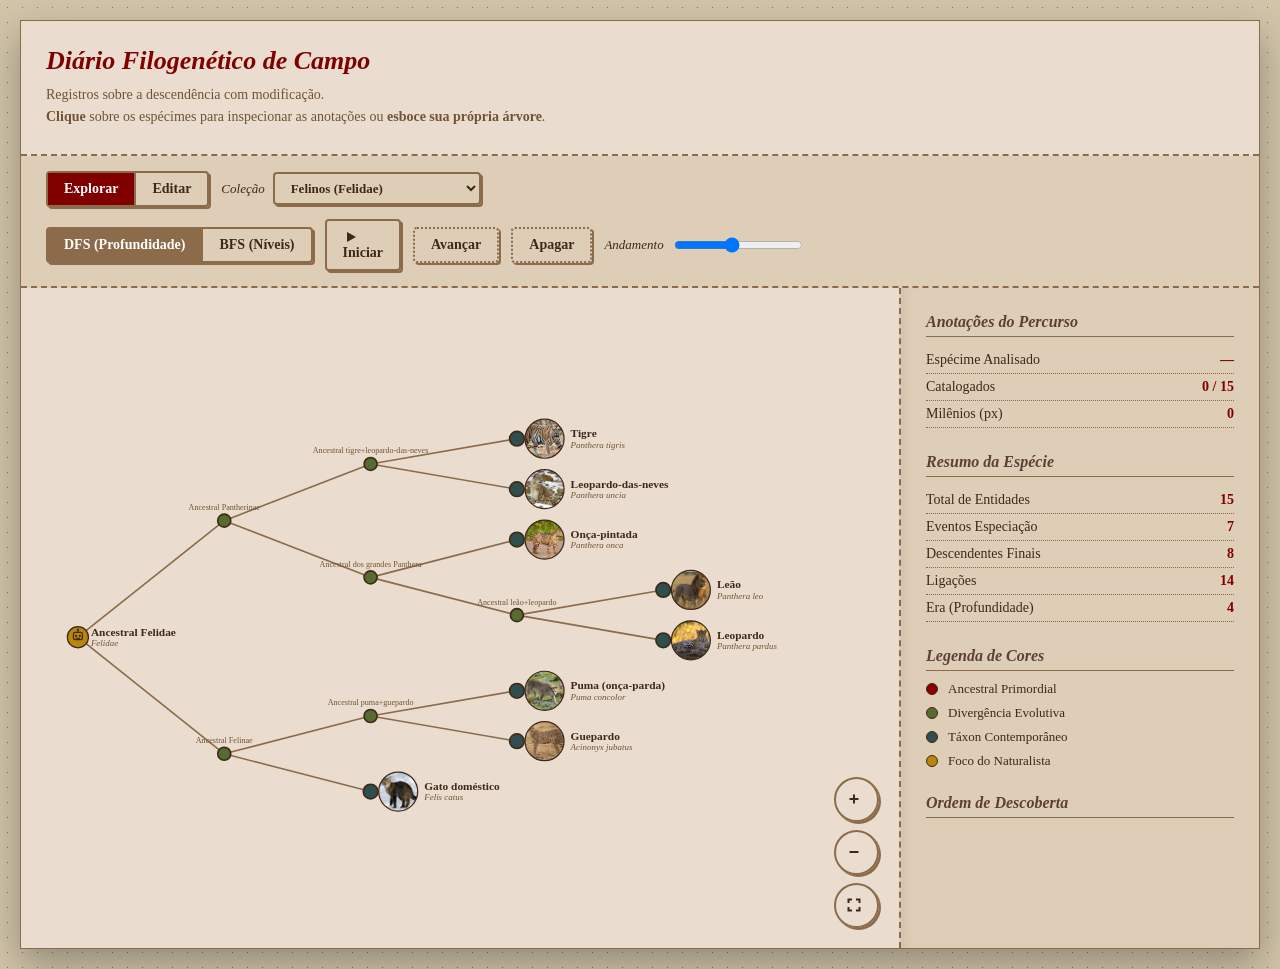
==== index.html @ 53144d6f "first commit" ====
<!DOCTYPE html>
<html lang="pt-BR">
<head>
<meta charset="UTF-8">
<meta name="viewport" content="width=device-width, initial-scale=1.0">
<title>Robô Explorador</title>
<style>
  :root{
    --bg:#d1c4a9; --panel:#eaddcf; --panel2:#dfceb7; --ink:#3e2819;
    --muted:#705335; --line:#8b6b4a; --accent:#5c4033; --accent2:#800000;
    --root:#8b0000; --internal:#556b2f; --leaf:#2f4f4f; --robot:#b8860b;
    --visited:#800000;
  }
  *{box-sizing:border-box}
  
  body{margin:0;font-family:"Georgia", "Times New Roman", serif;background:var(--bg);color:var(--ink);
    background-image: radial-gradient(#8b6b4a 0.5px, transparent 0.5px); background-size: 15px 15px;
    padding: 20px;}
    
  header{padding:25px;border-bottom:2px dashed var(--line);background:transparent;}
  header h1{margin:0;font-size:26px;font-style:italic;color:var(--accent2)}
  header p{margin:8px 0 0;color:var(--muted);font-size:14px;line-height:1.6}
  
  /* O container principal imita uma página de livro centralizada */
  body > div:not(#tip) { /* aplica na div mãe de .wrap e .controls se fossem soltas, mas aqui usaremos uma div de contorno mentalmente */ }
  .book-container { max-width: 1300px; margin: 0 auto; background: var(--panel); box-shadow: 0 15px 35px rgba(0,0,0,0.3); border: 1px solid var(--line); }

  .wrap{display:flex;gap:0;height:calc(100vh - 240px);flex-wrap:wrap}
  
  .stage{flex:1 1 640px;min-width:340px;position:relative;background:transparent;}
  
  .side{flex:0 0 360px;background:var(--panel2);border-left:2px dashed var(--line);
    padding:25px;overflow:auto;max-height:calc(100vh - 240px); box-shadow:inset 10px 0 15px -10px rgba(0,0,0,0.1)}
    
  svg{width:100%;height:100%;display:block;}
  
  .controls{display:flex;flex-wrap:wrap;gap:12px;align-items:center;
    padding:15px 25px;background:var(--panel2);border-bottom:2px dashed var(--line)}
    
  button{background:transparent;color:var(--ink);border:2px solid var(--line);padding:8px 16px;
    border-radius:4px;font-weight:bold;cursor:pointer;font-size:14px;font-family:"Georgia",serif;
    transition:all 0.2s; box-shadow: 2px 2px 0 var(--line);}
  button:hover{background:var(--line);color:#fff; transform:translate(-1px,-1px); box-shadow: 3px 3px 0 var(--accent);}
  button:active{transform:translate(2px,2px); box-shadow:0 0 0 var(--line);}
  button:disabled{opacity:.4;cursor:not-allowed;box-shadow:none;}
  button.ghost{border-style:dotted;}
  button.danger{border-color:var(--accent2);color:var(--accent2);}
  button.danger:hover{background:var(--accent2);color:#fff;}
  
  .ic{width:16px;height:16px;vertical-align:-2px;margin-right:6px;fill:none;stroke:currentColor;stroke-width:2;}
  .ic-lg{width:22px;height:22px;vertical-align:-4px;margin-right:8px}
  .ic-fill{fill:currentColor;stroke:none}
  
  .seg{display:flex;border:2px solid var(--line);border-radius:4px; box-shadow: 2px 2px 0 var(--line);}
  .seg button{border:none;border-right:2px solid var(--line);box-shadow:none;border-radius:0;}
  .seg button:last-child{border:none;}
  .seg button.active{background:var(--line);color:#fff;}
  #modeSeg button.active{background:var(--accent2);color:#fff;}
  
  label.lbl{font-size:13px;color:var(--ink);display:flex;align-items:center;gap:8px;font-style:italic;}

  select {
    background: transparent; color: var(--ink); border: 2px solid var(--line);
    padding: 6px 12px; border-radius: 4px; font-weight: bold; cursor: pointer;
    font-size: 13px; font-family: "Georgia", serif; transition: all 0.2s;
    box-shadow: 2px 2px 0 var(--line); outline: none;
  }
  select:hover { border-color: var(--accent); }
  select:focus { border-color: var(--accent2); box-shadow: 2px 2px 0 var(--accent2); }
  select option { background: var(--panel); color: var(--ink); font-weight: normal; }
  
  h2{font-size:16px;font-style:italic;color:var(--accent); border-bottom:1px solid var(--line);padding-bottom:5px; margin:25px 0 10px;}
  h2:first-child{margin-top:0}
  
  .stat{display:flex;justify-content:space-between;font-size:14px;padding:5px 0; border-bottom:1px dotted var(--line)}
  .stat b{color:var(--accent2);}
  
  .legend{display:flex;flex-direction:column;gap:8px;font-size:13px}
  .legend div{display:flex;align-items:center;gap:10px}
  .dot{width:12px;height:12px;border-radius:50%;flex:0 0 auto; border:1px solid var(--ink);}
  
  ol.order{margin:0;padding-left:25px;font-size:14px; font-family:"Courier New", monospace;}
  ol.order li{padding:4px 0;color:var(--muted)}
  ol.order li.cur{color:var(--accent2);font-weight:bold;}
  ol.order li b{color:var(--ink);font-family:"Georgia", serif;}
  
  .badge{font-size:10px;padding:2px 8px;border-radius:2px;margin-left:6px;border:1px solid currentColor;}
  .b-root{color:var(--root); background:transparent;}
  .b-int{color:var(--internal); background:transparent;}
  .b-leaf{color:var(--leaf); background:transparent;}
  
  .node-label{font-size:14px;fill:var(--ink); font-weight:bold;}
  .node-sci{font-size:11px;font-style:italic;fill:var(--muted)}
  .int-label{font-size:10px;fill:var(--muted)}
  .edge{stroke:var(--line);stroke-width:2;fill:none; stroke-linecap:round;}
  .edge.walked{stroke:var(--visited);stroke-width:4;}
  
  .field{margin-bottom:15px}
  .field label{display:block;font-size:13px;color:var(--ink);margin-bottom:5px;font-style:italic;}
  .field input[type=text],.field textarea{width:100%;padding:10px;background:rgba(255,255,255,0.3);
    border:1px solid var(--line);color:var(--ink);font-size:14px;font-family:inherit;}
  .field input[type=text]:focus,.field textarea:focus{outline:none;border-color:var(--accent2); background:#fff;}
  
  .editbtns{display:flex;gap:8px;flex-wrap:wrap;margin-top:10px}
  .hint{font-size:13px;color:var(--ink);font-style:italic;line-height:1.6; border:1px solid var(--line);padding:15px;margin-bottom:15px; background:rgba(255,255,255,0.2);}
  #editPreview{display:none;width:100%;max-height:160px;object-fit:cover;border:3px solid #fff; box-shadow:2px 2px 10px rgba(0,0,0,0.2); margin-top:10px;}
  
  #infoCard{display:none;position:absolute;top:20px;left:20px;width:320px;z-index:20;
    background:var(--panel);border:2px solid var(--line);box-shadow:5px 5px 15px rgba(0,0,0,0.3);padding:20px;
    max-height:calc(100vh - 300px);overflow:auto;}
  #infoClose{position:absolute;top:8px;right:8px;width:28px;height:28px;line-height:1;
    padding:0;font-size:20px;border:1px solid var(--line);background:var(--panel2);color:var(--ink);
    border-radius:50%;cursor:pointer;box-shadow:none;display:flex;align-items:center;justify-content:center;}
  #infoClose:hover{background:var(--accent2);color:#fff;transform:none;}
  #infoAno{display:none;font-size:12px;color:var(--muted);font-style:italic;margin-top:10px;}
  #infoTax{display:none;margin-top:12px;font-size:12.5px;line-height:1.6;}
  #infoTax .tax-title{font-weight:bold;font-variant:small-caps;letter-spacing:.5px;color:var(--accent2);
    border-top:1px solid var(--line);padding-top:8px;margin-bottom:5px;}
  #infoTax .tax-rank{color:var(--muted);}
  #infoTax .tax-val{color:var(--ink);font-weight:bold;}
  #infoTax .tax-val.sci{font-style:italic;}
  
  #zoomCtrls{position:absolute;bottom:20px;right:20px;display:flex;flex-direction:column;gap:8px;z-index:20}
  #zoomCtrls button{width:45px;height:45px;padding:0;display:flex;align-items:center;justify-content:center; border-radius:50%;}
  
  #infoImg{display:none;width:100%;max-height:180px;object-fit:cover;border:4px solid #fff; box-shadow:2px 2px 10px rgba(0,0,0,0.2); margin-bottom:15px;}
  #infoName{font-size:20px;font-weight:bold;color:var(--accent2); font-style:italic;}
  #infoSci{font-size:13px;color:var(--muted);margin:4px 0 12px; font-family:"Courier New", monospace;}
  #infoDesc{font-size:14px;line-height:1.6;color:var(--ink)}
  
  #tip{position:fixed;z-index:50;max-width:300px;background:#fff;color:var(--ink);
    border:1px solid var(--line);padding:10px;font-size:13px;font-style:italic; box-shadow:3px 3px 10px rgba(0,0,0,0.1);
    opacity:0;transition:opacity .15s;pointer-events:none}
  #tip.show{opacity:1}
</style>
</head>
<body>
<div id="tip"></div>

<div class="book-container">
  <header>
    <h1>Diário Filogenético de Campo</h1>
    <p>Registros sobre a descendência com modificação.<br> <b>Clique</b> sobre os espécimes para inspecionar as anotações ou <b>esboce sua própria árvore</b>.</p>
  </header>

  <div class="controls">
    <div class="seg" id="modeSeg">
      <button data-mode="explore" class="active">Explorar</button>
      <button data-mode="edit">Editar</button>
    </div>

    <label class="lbl">Coleção
      <select id="collectionSel">
        <option value="__felidae">Felinos (Felidae)</option>
        <option value="exemplos/1_primatas_evolucao_humana.json">Primatas (evolução humana)</option>
        <option value="exemplos/2_vertebrados_classes.json">Vertebrados (classes)</option>
        <option value="exemplos/3_canideos.json">Canídeos</option>
        <option value="exemplos/4_dinossauros_e_aves.json">Dinossauros e aves</option>
        <option value="exemplos/5_arvore_da_vida_3_dominios.json">Árvore da vida (3 domínios)</option>
        <option value="exemplos/6_Cetartiodáctilos.json">Cetartiodáctilos</option>
        <option value="exemplos/7_arvore_da_vida_gigante.json">Árvore da vida (gigante)</option>
        <option value="exemplos/borboletas.json">Borboletas</option>
      </select>
    </label>

    <span id="exploreControls" style="display:flex;gap:12px;align-items:center;flex-wrap:wrap">
      <div class="seg" id="algoSeg">
        <button data-algo="dfs" class="active" data-tip="Busca em Profundidade. Seguindo a linhagem contínua.">DFS (Profundidade)</button>
        <button data-algo="bfs" data-tip="Busca em Largura. Analisando todos os contemporâneos.">BFS (Níveis)</button>
      </div>
      <button id="playBtn">Iniciar</button>
      <button id="stepBtn" class="ghost">Avançar</button>
      <button id="resetBtn" class="ghost">Apagar</button>
      <label class="lbl">Andamento
        <input type="range" id="speed" min="1" max="10" value="5">
      </label>
    </span>

    <span id="editControls" style="display:none;gap:12px;align-items:center;flex-wrap:wrap">
      <button id="newBtn" class="ghost">Nova Árvore</button>
      <button id="exampleBtn" class="ghost">Carregar Felidae</button>
      <button id="importBtn" class="ghost">Importar</button>
      <button id="exportBtn">Exportar</button>
      <input type="file" id="importFile" accept="application/json,.json" hidden>
    </span>
  </div>

  <div class="wrap">
    <div class="stage">
      <svg id="svg" viewBox="0 0 960 600" preserveAspectRatio="xMidYMid meet"></svg>
      <div id="infoCard">
        <button id="infoClose" title="Fechar">&times;</button>
        <img id="infoImg" alt="">
        <div id="infoName"></div>
        <span id="infoBadge" class="badge"></span>
        <div id="infoSci"></div>
        <div id="infoDesc"></div>
        <div id="infoAno"></div>
        <div id="infoTax"></div>
      </div>
      <div id="zoomCtrls">
        <button id="zoomIn" title="Aproximar"><svg class="ic" viewBox="0 0 16 16"><line x1="8" y1="3.5" x2="8" y2="12.5"/><line x1="3.5" y1="8" x2="12.5" y2="8"/></svg></button>
        <button id="zoomOut" title="Afastar"><svg class="ic" viewBox="0 0 16 16"><line x1="3.5" y1="8" x2="12.5" y2="8"/></svg></button>
        <button id="zoomReset" title="Redefinir zoom"><svg class="ic" viewBox="0 0 16 16"><path d="M2.5 6V2.5H6"/><path d="M13.5 6V2.5H10"/><path d="M2.5 10v3.5H6"/><path d="M13.5 10v3.5H10"/></svg></button>
      </div>
    </div>
    <div class="side">
      <div id="explorePanel">
        <h2>Anotações do Percurso</h2>
        <div id="photoBox" style="display:none;text-align:center;margin-bottom:15px">
          <img id="curPhoto" alt="" style="width:100%;max-height:160px;object-fit:cover;border:4px solid #fff; box-shadow:2px 2px 10px rgba(0,0,0,0.2);">
          <div id="curPhotoCap" style="font-size:12px;font-family:'Courier New',monospace;color:var(--muted);margin-top:8px"></div>
        </div>
        <div class="stat"><span>Espécime Analisado</span><b id="curNode">—</b></div>
        <div class="stat"><span>Catalogados</span><b id="visCount">0 / 0</b></div>
        <div class="stat"><span>Milênios (px)</span><b id="dist">0</b></div>

        <h2>Resumo da Espécie</h2>
        <div class="stat"><span>Total de Entidades</span><b id="tNodes">—</b></div>
        <div class="stat"><span>Eventos Especiação</span><b id="tInt">—</b></div>
        <div class="stat"><span>Descendentes Finais</span><b id="tLeaf">—</b></div>
        <div class="stat"><span>Ligações</span><b id="tEdges">—</b></div>
        <div class="stat"><span>Era (Profundidade)</span><b id="tDepth">—</b></div>

        <h2>Legenda de Cores</h2>
        <div class="legend">
          <div><span class="dot" style="background:var(--root)"></span> Ancestral Primordial</div>
          <div><span class="dot" style="background:var(--internal)"></span> Divergência Evolutiva</div>
          <div><span class="dot" style="background:var(--leaf)"></span> Táxon Contemporâneo</div>
          <div><span class="dot" style="background:var(--robot)"></span> Foco do Naturalista</div>
        </div>

        <h2>Ordem de Descoberta</h2>
        <ol class="order" id="orderList"></ol>
      </div>

      <div id="editPanel" style="display:none">
        <div class="hint">Use sua pena para desenhar uma nova árvore genealógica. Uma espécie geradora possui descendentes; uma terminal carece deles.</div>
        <h2>Ponto Selecionado</h2>
        <div id="noSel" class="hint" style="margin-top:0">Aguardando a seleção de um ramo na folha ao lado.</div>
        <div id="editFields" style="display:none">
          <div class="field">
            <label>Nomenclatura Comum</label>
            <input type="text" id="fName" placeholder="Ex: Felino Ancestral">
          </div>
          <div class="field">
            <label>Nomenclatura Científica</label>
            <input type="text" id="fSci" placeholder="Binomial">
          </div>
          <div class="field">
            <label>Ano / Autoria (ex.: 1758 (Linnaeus))</label>
            <input type="text" id="fAno" placeholder="Ano da descrição">
          </div>
          <div class="field">
            <label>Classificação (um por linha — Rank: valor)</label>
            <textarea id="fTax" rows="7" placeholder="Reino: Animalia&#10;Filo: Chordata&#10;Classe: Mammalia&#10;Ordem: Primates&#10;Família: Hominidae&#10;Gênero: Homo&#10;Espécie: Homo sapiens"></textarea>
          </div>
          <div class="field">
            <label>Relato Biológico</label>
            <textarea id="fDesc" rows="5"></textarea>
          </div>
          <div class="field">
            <label>Ilustração (URL)</label>
            <input type="text" id="fImg">
          </div>
          <div class="field">
            <label>Esboço Local</label>
            <input type="file" id="fFile" accept="image/*">
            <img id="editPreview" alt="">
          </div>
          <div class="editbtns">
            <button id="addChild">Descer Ramo</button>
            <button id="addSibling" class="ghost">Novo Ramo</button>
            <button id="delNode" class="danger">Erradicar</button>
          </div>
        </div>
      </div>
    </div>
  </div>
</div>

<script>
// taxonomia dos felinos (Reino..Família são iguais; variam Gênero e Espécie)
const felTax=(genero,especie)=>({Reino:"Animalia",Filo:"Chordata",Classe:"Mammalia",
  Ordem:"Carnivora","Família":"Felidae","Gênero":genero,"Espécie":especie});

const EXAMPLE = {
  name:"Ancestral Felidae", sci:"Felidae", desc:"Ancestral comum de todos os felinos, que viveu há cerca de 11 milhões de anos. Deu origem a duas grandes linhagens: os grandes felinos (Pantherinae) e os felinos menores (Felinae).", children:[
    { name:"Ancestral Pantherinae", sci:"Pantherinae", desc:"Ancestral da subfamília dos grandes felinos, que inclui o gênero Panthera (leão, tigre, onça, leopardo) e o leopardo-das-neves.", children:[
        { name:"Ancestral tigre+leopardo-das-neves", desc:"Ponto de especiação que separou a linhagem do tigre e do leopardo-das-neves das demais.", children:[
            { name:"Tigre", sci:"Panthera tigris", ano:"1758 (Linnaeus)", tax:felTax("Panthera","Panthera tigris"), desc:"O maior felino vivo. Vive na Ásia e é facilmente reconhecido pelas listras. Está criticamente ameaçado.", img:"imagens/tigre.jpg" },
            { name:"Leopardo-das-neves", sci:"Panthera uncia", ano:"1775 (Schreber)", tax:felTax("Panthera","Panthera uncia"), desc:"Felino das montanhas da Ásia Central, com pelagem espessa e cauda longa para equilíbrio na neve.", img:"imagens/leopardo_neves.jpg" }
        ]},
        { name:"Ancestral dos grandes Panthera", desc:"Ancestral que originou onça-pintada, leão e leopardo.", children:[
            { name:"Onça-pintada", sci:"Panthera onca", ano:"1758 (Linnaeus)", tax:felTax("Panthera","Panthera onca"), desc:"O maior felino das Américas. Tem a mordida mais forte entre os felinos em relação ao tamanho.", img:"imagens/onca.jpg" },
            { name:"Ancestral leão+leopardo", desc:"Ponto de especiação que separou o leão do leopardo — espécies-irmãs geneticamente muito próximas.", children:[
                { name:"Leão", sci:"Panthera leo", ano:"1758 (Linnaeus)", tax:felTax("Panthera","Panthera leo"), desc:"Único felino social, vivendo em alcateias. Habita savanas africanas e uma pequena região da Índia.", img:"imagens/leao.jpg" },
                { name:"Leopardo", sci:"Panthera pardus", ano:"1758 (Linnaeus)", tax:felTax("Panthera","Panthera pardus"), desc:"Felino de ampla distribuição (África e Ásia), ótimo escalador que costuma levar presas para as árvores.", img:"imagens/leopardo.jpg" }
            ]}
        ]}
    ]},
    { name:"Ancestral Felinae", sci:"Felinae", desc:"Ancestral da subfamília dos felinos de pequeno e médio porte, incluindo o puma, o guepardo e o gato doméstico.", children:[
        { name:"Ancestral puma+guepardo", desc:"Ancestral da linhagem do puma, que também deu origem ao guepardo.", children:[
            { name:"Puma (onça-parda)", sci:"Puma concolor", ano:"1771 (Linnaeus)", tax:felTax("Puma","Puma concolor"), desc:"Grande felino das Américas, mas geneticamente mais próximo dos felinos pequenos. Tem enorme distribuição, do Canadá à Patagônia.", img:"imagens/puma.jpg" },
            { name:"Guepardo", sci:"Acinonyx jubatus", ano:"1775 (Schreber)", tax:felTax("Acinonyx","Acinonyx jubatus"), desc:"O animal terrestre mais rápido, atingindo mais de 100 km/h. Corpo esguio adaptado à corrida.", img:"imagens/guepardo.jpg" }
        ]},
        { name:"Gato doméstico", sci:"Felis catus", ano:"1758 (Linnaeus)", tax:felTax("Felis","Felis catus"), desc:"Descende do gato-selvagem-africano, domesticado há cerca de 10 mil anos. Hoje é um dos animais de estimação mais comuns do mundo.", img:"imagens/gato.jpg" }
    ]}
  ]
};

function serialize(n){
  const o={ name:n.name||"" };
  if(n.sci) o.sci=n.sci;
  if(n.ano) o.ano=n.ano;
  if(n.tax && Object.keys(n.tax).length) o.tax={...n.tax};
  if(n.desc) o.desc=n.desc;
  if(n.img) o.img=n.img;
  if(n.children && n.children.length) o.children=n.children.map(serialize);
  return o;
}
const clone = n => serialize(n);

// converte texto "Rank: valor" (uma linha cada) <-> objeto de classificação
function parseTax(text){
  const o={};
  (text||'').split('\n').forEach(line=>{
    const i=line.indexOf(':');
    if(i>0){ const k=line.slice(0,i).trim(), v=line.slice(i+1).trim(); if(k&&v) o[k]=v; }
  });
  return Object.keys(o).length?o:undefined;
}
function taxToText(tax){ return tax?Object.entries(tax).map(([k,v])=>k+': '+v).join('\n'):''; }

const NS='http://www.w3.org/2000/svg';
const LEFT=70, LEVEL=180, TOP=55, LEAFGAP=62;
const svg=document.getElementById('svg');
function el(t,a){ const e=document.createElementNS(NS,t); for(const k in a) e.setAttribute(k,a[k]); return e; }
function $(id){ return document.getElementById(id); }

const IC={
  play :'<svg class="ic ic-fill" viewBox="0 0 16 16"><path d="M4 3l9 5-9 5z"/></svg>',
  pause:'<svg class="ic ic-fill" viewBox="0 0 16 16"><rect x="4" y="3" width="3" height="10"/><rect x="9" y="3" width="3" height="10"/></svg>',
  check:'<svg class="ic" viewBox="0 0 16 16"><path d="M3 8.5l3.2 3.2L13 5"/></svg>'
};

let tree = clone(EXAMPLE);
let allNodes=[], edges=[], nodeEls=new Map(), edgeEls=new Map(), robot=null;
let totalNodes=0, totalEdges=0, maxDepth=0, leaves=0, internals=0, W=960, H=600;
let editMode=false, selectedId=null;
let algo='dfs', waypoints=[], segIdx=0, t=0, playing=false, distance=0, order=[];
let panX=0, panY=0, zoom=1, viewport=null, VBW=960, VBH=600;

function kind(n){ if(!n.parent) return 'root'; return (n.children&&n.children.length)?'int':'leaf'; }

function layout(){
  let idc=0, leafIdx=0; maxDepth=0; leaves=0; internals=0; allNodes=[]; edges=[];
  (function prep(n,depth,parent){
    n.id=idc++; n.depth=depth; n.parent=parent;
    n.x=LEFT+depth*LEVEL; maxDepth=Math.max(maxDepth,depth);
    allNodes.push(n);
    if(n.children && n.children.length){
      internals++;
      n.children.forEach(c=>{ prep(c,depth+1,n); edges.push([n,c]); });
      n.y = n.children.reduce((s,c)=>s+c.y,0)/n.children.length;
    } else { leaves++; n.y = TOP + (leafIdx++)*LEAFGAP; }
  })(tree,0,null);
  totalNodes=idc; totalEdges=Math.max(0,idc-1);
  W = LEFT + maxDepth*LEVEL + 290;
  H = TOP + Math.max(1,leaves)*LEAFGAP;
  VBW = W; VBH = Math.max(H,360);
  svg.setAttribute('viewBox',`0 0 ${VBW} ${VBH}`);
}

function renderSVG(){
  svg.innerHTML=''; nodeEls=new Map(); edgeEls=new Map();
  viewport=el('g',{});

  edges.forEach(([p,c])=>{
    const ln=el('line',{x1:p.x,y1:p.y,x2:c.x,y2:c.y,class:'edge'});
    viewport.appendChild(ln); edgeEls.set(c.id,ln);
  });

  allNodes.forEach(n=>{
    const k=kind(n);
    const color = k==='root'?'var(--root)':k==='int'?'var(--internal)':'var(--leaf)';
    const r = k==='leaf'?9 : k==='root'?12 : 8;
    const g=el('g',{});
    const circ=el('circle',{cx:n.x,cy:n.y,r:r,fill:color,stroke:'#3e2819','stroke-width':2});
    g.appendChild(circ); nodeEls.set(n.id,circ);

    if(n.img){
      const R=24, cx=n.x+34, cy=n.y, clipId='clip'+n.id;
      const cp=el('clipPath',{id:clipId}); cp.appendChild(el('circle',{cx:cx,cy:cy,r:R})); svg.appendChild(cp);
      const im=el('image',{x:cx-R,y:cy-R,width:R*2,height:R*2,'clip-path':`url(#${clipId})`,preserveAspectRatio:'xMidYMid slice'});
      im.setAttributeNS('http://www.w3.org/1999/xlink','href',n.img); im.setAttribute('href',n.img);
      g.appendChild(im);
      g.appendChild(el('circle',{cx:cx,cy:cy,r:R,fill:'none',stroke:'var(--ink)','stroke-width':1.5}));
      const t1=el('text',{x:cx+R+8,y:n.y-2,class:'node-label'}); t1.textContent=n.name; g.appendChild(t1);
      const t2=el('text',{x:cx+R+8,y:n.y+11,class:'node-sci'}); t2.textContent=n.sci||''; g.appendChild(t2);
    } else if(k==='leaf' || k==='root'){
      const t1=el('text',{x:n.x+16,y:n.y-2,class:'node-label'}); t1.textContent=n.name; g.appendChild(t1);
      if(n.sci){ const t2=el('text',{x:n.x+16,y:n.y+11,class:'node-sci'}); t2.textContent=n.sci; g.appendChild(t2); }
    } else {
      const t1=el('text',{x:n.x,y:n.y-13,class:'int-label','text-anchor':'middle'}); t1.textContent=(n.name||'especiação'); g.appendChild(t1);
    }

    g.appendChild(el('circle',{cx:n.x,cy:n.y,r:20,fill:'transparent'}));
    g.style.cursor='pointer';
    if(editMode){
      g.addEventListener('click',()=>selectNode(n.id));
    } else {
      g.addEventListener('click',()=>showInfo(n));
    }
    viewport.appendChild(g);
  });

  if(editMode && selectedId!=null){
    const s=allNodes.find(x=>x.id===selectedId);
    if(s) viewport.appendChild(el('circle',{cx:s.x,cy:s.y,r:16,fill:'none',stroke:'var(--accent2)','stroke-width':2,'stroke-dasharray':'4 4'}));
  }

  robot=el('g',{});
  robot.appendChild(el('circle',{r:13,fill:'var(--robot)',stroke:'var(--ink)','stroke-width':1.5}));
  robot.appendChild(el('line',{x1:0,y1:-9,x2:0,y2:-6,stroke:'var(--ink)','stroke-width':1.5}));
  robot.appendChild(el('circle',{cx:0,cy:-9.5,r:1.3,fill:'var(--ink)'}));
  robot.appendChild(el('rect',{x:-5.5,y:-6,width:11,height:9,rx:2,fill:'none',stroke:'var(--ink)','stroke-width':1.5}));
  robot.appendChild(el('circle',{cx:-2.4,cy:-1.5,r:1.4,fill:'var(--ink)'}));
  robot.appendChild(el('circle',{cx:2.4,cy:-1.5,r:1.4,fill:'var(--ink)'}));
  robot.appendChild(el('line',{x1:-2.5,y1:1.4,x2:2.5,y2:1.4,stroke:'var(--ink)','stroke-width':1.4}));
  viewport.appendChild(robot);
  if(editMode) robot.style.display='none';

  svg.appendChild(viewport);
  applyTransform();
}

function applyTransform(){
  if(viewport) viewport.setAttribute('transform',`translate(${panX} ${panY}) scale(${zoom})`);
}
function clampZoom(z){ return Math.max(0.3, Math.min(4, z)); }
function zoomAt(sx, sy, newZoom){
  newZoom=clampZoom(newZoom);
  const cx=(sx-panX)/zoom, cy=(sy-panY)/zoom;
  zoom=newZoom;
  panX=sx-cx*zoom; panY=sy-cy*zoom;
  applyTransform();
}
function resetView(){ panX=0; panY=0; zoom=1; applyTransform(); }
function toViewBox(clientX, clientY){
  const r=svg.getBoundingClientRect();
  return { x:(clientX-r.left)*(VBW/r.width), y:(clientY-r.top)*(VBH/r.height) };
}

function buildDFS(){
  const wp=[]; const seen=new Set();
  (function go(n){
    wp.push({x:n.x,y:n.y,id:n.id,arrive:!seen.has(n.id)}); seen.add(n.id);
    if(n.children) n.children.forEach(c=>{ go(c); wp.push({x:n.x,y:n.y,id:n.id,arrive:false}); });
  })(tree);
  return wp;
}
function buildBFS(){
  const wp=[]; const q=[tree];
  while(q.length){ const n=q.shift(); wp.push({x:n.x,y:n.y,id:n.id,arrive:true});
    if(n.children) n.children.forEach(c=>q.push(c)); }
  return wp;
}

function resetState(){
  stopAnim(); segIdx=0; t=0; distance=0; order=[];
  waypoints = (algo==='dfs')?buildDFS():buildBFS();
  allNodes.forEach(n=>{ const c=nodeEls.get(n.id); if(c){c.setAttribute('stroke','#3e2819');c.setAttribute('stroke-width',2);} });
  edgeEls.forEach(e=>e.classList.remove('walked'));
  if(robot && waypoints.length){ const p=waypoints[0]; placeRobot(p.x,p.y); }
  $('playBtn').innerHTML=IC.play+'Iniciar';
  refreshPanel(); renderOrder();
}
function placeRobot(x,y){ if(robot) robot.setAttribute('transform',`translate(${x},${y})`); }

function markArrive(id){
  if(order.includes(id)) return;
  order.push(id);
  const c=nodeEls.get(id); if(c){c.setAttribute('stroke','var(--visited)');c.setAttribute('stroke-width',3);}
  renderOrder();
}
function stepSegment(){
  if(segIdx>=waypoints.length-1) return;
  const a=waypoints[segIdx], b=waypoints[segIdx+1];
  distance += Math.hypot(b.x-a.x,b.y-a.y);
  if(algo==='dfs'){ edgeEls.get(b.id)?.classList.add('walked'); edgeEls.get(a.id)?.classList.add('walked'); }
  placeRobot(b.x,b.y); if(b.arrive) markArrive(b.id);
  segIdx++; t=0; refreshPanel();
}
let raf=null,last=0;
function stopAnim(){ if(raf){ cancelAnimationFrame(raf); raf=null; } playing=false; }
function loop(ts){
  if(!playing) return;
  if(!last) last=ts; const dt=(ts-last)/1000; last=ts;
  const speed=+$('speed').value;
  if(segIdx>=waypoints.length-1){ stopAnim(); $('playBtn').innerHTML=IC.check+'Concluído'; return; }
  const a=waypoints[segIdx], b=waypoints[segIdx+1];
  const segLen=Math.hypot(b.x-a.x,b.y-a.y)||1;
  t += (speed*120*dt)/segLen;
  if(t>=1){
    distance+=segLen; placeRobot(b.x,b.y);
    if(algo==='dfs'){ edgeEls.get(b.id)?.classList.add('walked'); edgeEls.get(a.id)?.classList.add('walked'); }
    if(b.arrive) markArrive(b.id); segIdx++; t=0;
  } else { placeRobot(a.x+(b.x-a.x)*t, a.y+(b.y-a.y)*t); }
  refreshPanel(); raf=requestAnimationFrame(loop);
}

function nodeName(id){ const n=allNodes.find(x=>x.id===id); return n?n.name:'—'; }
function refreshPanel(){
  const lastId = order.length?order[order.length-1]:null;
  $('curNode').textContent = lastId!==null?nodeName(lastId):'—';
  const box=$('photoBox'); const cur=lastId!==null?allNodes.find(n=>n.id===lastId):null;
  if(cur && cur.img){ $('curPhoto').src=cur.img; $('curPhotoCap').textContent=cur.sci||''; box.style.display='block'; }
  else box.style.display='none';
  $('visCount').textContent = `${order.length} / ${totalNodes}`;
  $('dist').textContent = Math.round(distance)+'';
  $('tNodes').textContent=totalNodes; $('tInt').textContent=internals;
  $('tLeaf').textContent=leaves; $('tEdges').textContent=totalEdges; $('tDepth').textContent=maxDepth;
}
function renderOrder(){
  const ol=$('orderList'); ol.innerHTML='';
  order.forEach((id,i)=>{
    const n=allNodes.find(x=>x.id===id); if(!n) return; const k=kind(n);
    const li=document.createElement('li');
    const badge = k==='root'?'<span class="badge b-root">raiz</span>'
                : k==='int'?'<span class="badge b-int">especiação</span>'
                : '<span class="badge b-leaf">espécie</span>';
    li.innerHTML=`<b>${n.name}</b>${badge}`;
    if(i===order.length-1) li.className='cur';
    ol.appendChild(li);
  });
}

function showInfo(n){
  const k=kind(n);
  const img=$('infoImg');
  if(n.img){ img.src=n.img; img.style.display='block'; } else img.style.display='none';
  $('infoName').textContent=n.name||'';
  const sci=$('infoSci'); sci.textContent=n.sci||''; sci.style.display=n.sci?'block':'none';
  const bd = k==='root'?['raiz','b-root'] : k==='int'?['especiação','b-int'] : ['espécie','b-leaf'];
  const badge=$('infoBadge'); badge.className='badge '+bd[1]; badge.textContent=bd[0];
  $('infoDesc').textContent = n.desc || 'Ausência de anotações.';
  // ano / autoria
  const ano=$('infoAno');
  if(n.ano){ ano.textContent='Descrita em: '+n.ano; ano.style.display='block'; } else ano.style.display='none';
  // classificação taxonômica
  const tx=$('infoTax'); tx.innerHTML='';
  if(n.tax && Object.keys(n.tax).length){
    const t=document.createElement('div'); t.className='tax-title'; t.textContent='Classificação científica'; tx.appendChild(t);
    for(const [rank,val] of Object.entries(n.tax)){
      const row=document.createElement('div');
      const rk=document.createElement('span'); rk.className='tax-rank'; rk.textContent=rank+': ';
      const vl=document.createElement('span'); vl.className='tax-val'+(rank==='Espécie'?' sci':''); vl.textContent=val;
      row.appendChild(rk); row.appendChild(vl); tx.appendChild(row);
    }
    tx.style.display='block';
  } else tx.style.display='none';
  $('infoCard').style.display='block';
}
function closeInfo(){ const c=$('infoCard'); if(c) c.style.display='none'; }
$('infoClose').addEventListener('click',closeInfo);

function sel(){ return allNodes.find(n=>n.id===selectedId); }
function selectNode(id){ selectedId=id; updateEditorForm(); renderSVG(); }

function updateEditorForm(){
  const n=sel();
  if(!n){ $('noSel').style.display='block'; $('editFields').style.display='none'; return; }
  $('noSel').style.display='none'; $('editFields').style.display='block';
  $('fName').value=n.name||'';
  $('fSci').value=n.sci||'';
  $('fAno').value=n.ano||'';
  $('fTax').value=taxToText(n.tax);
  $('fDesc').value=n.desc||'';
  $('fImg').value=(n.img && !n.img.startsWith('data:'))?n.img:'';
  const pv=$('editPreview');
  if(n.img){ pv.src=n.img; pv.style.display='block'; } else pv.style.display='none';
  $('delNode').disabled = !n.parent;
  $('addSibling').disabled = !n.parent;
}

function cosmetic(){ layout(); renderSVG(); }
function structural(){ layout(); renderSVG(); resetState(); }

$('fName').addEventListener('input',()=>{ const n=sel(); if(n){ n.name=$('fName').value; cosmetic(); } });
$('fSci').addEventListener('input',()=>{ const n=sel(); if(n){ n.sci=$('fSci').value; cosmetic(); } });
$('fAno').addEventListener('input',()=>{ const n=sel(); if(n){ n.ano=$('fAno').value||undefined; } });
$('fTax').addEventListener('input',()=>{ const n=sel(); if(n){ n.tax=parseTax($('fTax').value); } });
$('fDesc').addEventListener('input',()=>{ const n=sel(); if(n){ n.desc=$('fDesc').value||undefined; } });
$('fImg').addEventListener('input',()=>{ const n=sel(); if(n){ n.img=$('fImg').value||undefined; cosmetic();
  const pv=$('editPreview'); if(n.img){pv.src=n.img;pv.style.display='block';}else pv.style.display='none'; } });
$('fFile').addEventListener('change',e=>{
  const f=e.target.files[0]; if(!f) return;
  const reader=new FileReader();
  reader.onload=()=>{ const n=sel(); if(n){ n.img=reader.result; cosmetic();
    const pv=$('editPreview'); pv.src=reader.result; pv.style.display='block'; $('fImg').value=''; } };
  reader.readAsDataURL(f);
});
$('addChild').addEventListener('click',()=>{
  const n=sel(); if(!n) return;
  if(!n.children) n.children=[];
  const child={ name:'Novo', sci:'', children:[] };
  n.children.push(child);
  structural(); selectNode(child.id);
});
$('addSibling').addEventListener('click',()=>{
  const n=sel(); if(!n || !n.parent) return;
  const p=n.parent;
  const sib={ name:'Novo', sci:'', children:[] };
  p.children.splice(p.children.indexOf(n)+1, 0, sib);
  structural(); selectNode(sib.id);
});
$('delNode').addEventListener('click',()=>{
  const n=sel(); if(!n || !n.parent) return;
  const p=n.parent; p.children=p.children.filter(c=>c!==n);
  selectedId=null; structural(); selectNode(p.id);
});

$('newBtn').addEventListener('click',()=>{
  if(!confirm('Começar uma nova árvore?')) return;
  tree={ name:'Ancestral primordial', sci:'', children:[] }; selectedId=null; resetView(); structural();
  layout(); selectNode(tree.id);
});
$('exampleBtn').addEventListener('click',()=>{
  if(!confirm('Reescrever com Árvore Felidae?')) return;
  tree=clone(EXAMPLE); selectedId=null; resetView(); structural(); layout(); selectNode(tree.id);
});
$('exportBtn').addEventListener('click',()=>{
  const data=JSON.stringify(serialize(tree),null,2);
  const blob=new Blob([data],{type:'application/json'});
  const a=document.createElement('a');
  a.href=URL.createObjectURL(blob); a.download='arvore_darwin.json';
  document.body.appendChild(a); a.click(); a.remove(); URL.revokeObjectURL(a.href);
});
function applyTree(obj){
  if(!obj || typeof obj.name!=='string') throw new Error('Documento corrompido.');
  (function norm(n){ if(!n.children) n.children=[]; n.children.forEach(norm); })(obj);
  tree=obj; selectedId=null; resetView(); structural(); layout(); selectNode(tree.id);
}
$('importBtn').addEventListener('click',()=>$('importFile').click());
$('importFile').addEventListener('change',e=>{
  const f=e.target.files[0]; if(!f) return;
  const reader=new FileReader();
  reader.onload=()=>{
    try{ applyTree(JSON.parse(reader.result)); }
    catch(err){ alert('Erro na leitura: '+err.message); }
    e.target.value='';
  };
  reader.readAsText(f);
});
$('collectionSel').addEventListener('change',e=>{
  const v=e.target.value;
  if(v==='__felidae'){ applyTree(clone(EXAMPLE)); return; }
  fetch(encodeURI(v))
    .then(r=>{ if(!r.ok) throw new Error('HTTP '+r.status); return r.json(); })
    .then(obj=>applyTree(obj))
    .catch(err=>alert('Não foi possível carregar a coleção: '+err.message+
      '\n\nOs exemplos só funcionam com o site publicado (ex.: GitHub Pages) ou em um servidor local — não ao abrir o arquivo direto do disco (file://).'));
});

$('playBtn').addEventListener('click',()=>{
  if(playing){ stopAnim(); $('playBtn').innerHTML='Retomar'; return; }
  if(segIdx>=waypoints.length-1) resetState();
  playing=true; last=0; $('playBtn').innerHTML='Pausar';
  raf=requestAnimationFrame(loop);
});
$('stepBtn').addEventListener('click',()=>{ stopAnim(); $('playBtn').innerHTML='Retomar Relato'; stepSegment(); });
$('resetBtn').addEventListener('click',resetState);
document.querySelectorAll('#algoSeg button').forEach(b=>{
  b.addEventListener('click',()=>{ document.querySelectorAll('#algoSeg button').forEach(x=>x.classList.remove('active'));
    b.classList.add('active'); algo=b.dataset.algo; resetState(); });
});

function setMode(m){
  editMode=(m==='edit'); stopAnim(); closeInfo();
  document.querySelectorAll('#modeSeg button').forEach(x=>x.classList.toggle('active',x.dataset.mode===m));
  $('exploreControls').style.display = editMode?'none':'flex';
  $('editControls').style.display    = editMode?'flex':'none';
  $('explorePanel').style.display    = editMode?'none':'block';
  $('editPanel').style.display       = editMode?'block':'none';
  layout(); renderSVG();
  if(editMode){ if(selectedId==null && allNodes[0]) selectedId=allNodes[0].id; selectNode(selectedId); }
  else resetState();
}
document.querySelectorAll('#modeSeg button').forEach(b=>{
  b.addEventListener('click',()=>setMode(b.dataset.mode));
});

const tip=$('tip');
function showTip(target){
  tip.textContent=target.dataset.tip; tip.classList.add('show');
  const r=target.getBoundingClientRect(), tr=tip.getBoundingClientRect();
  let left=r.left+r.width/2-tr.width/2;
  left=Math.max(8,Math.min(left,window.innerWidth-tr.width-8));
  const top=r.top-tr.height-12;
  tip.style.left=left+'px'; tip.style.top=(top<8?r.bottom+12:top)+'px';
}
document.querySelectorAll('[data-tip]').forEach(b=>{
  b.addEventListener('mouseenter',()=>showTip(b));
  b.addEventListener('mouseleave',()=>tip.classList.remove('show'));
});

$('zoomIn').addEventListener('click',()=>zoomAt(VBW/2,VBH/2, zoom*1.25));
$('zoomOut').addEventListener('click',()=>zoomAt(VBW/2,VBH/2, zoom*0.8));
$('zoomReset').addEventListener('click',resetView);

svg.addEventListener('wheel',e=>{
  e.preventDefault();
  const p=toViewBox(e.clientX,e.clientY);
  zoomAt(p.x, p.y, zoom*(e.deltaY<0?1.12:0.89));
},{passive:false});

let dragging=false, dsx=0, dsy=0;
svg.addEventListener('mousedown',e=>{ dragging=true; dsx=e.clientX; dsy=e.clientY; svg.classList.add('grabbing'); });
window.addEventListener('mousemove',e=>{
  if(!dragging) return;
  const r=svg.getBoundingClientRect();
  const dx=e.clientX-dsx, dy=e.clientY-dsy;
  if(Math.abs(dx)+Math.abs(dy)>3) closeInfo();
  panX += dx*(VBW/r.width); panY += dy*(VBH/r.height);
  dsx=e.clientX; dsy=e.clientY; applyTransform();
});
window.addEventListener('mouseup',()=>{ if(dragging){ dragging=false; svg.classList.remove('grabbing'); } });

setMode('explore');
</script>
</div>
</body>
</html>
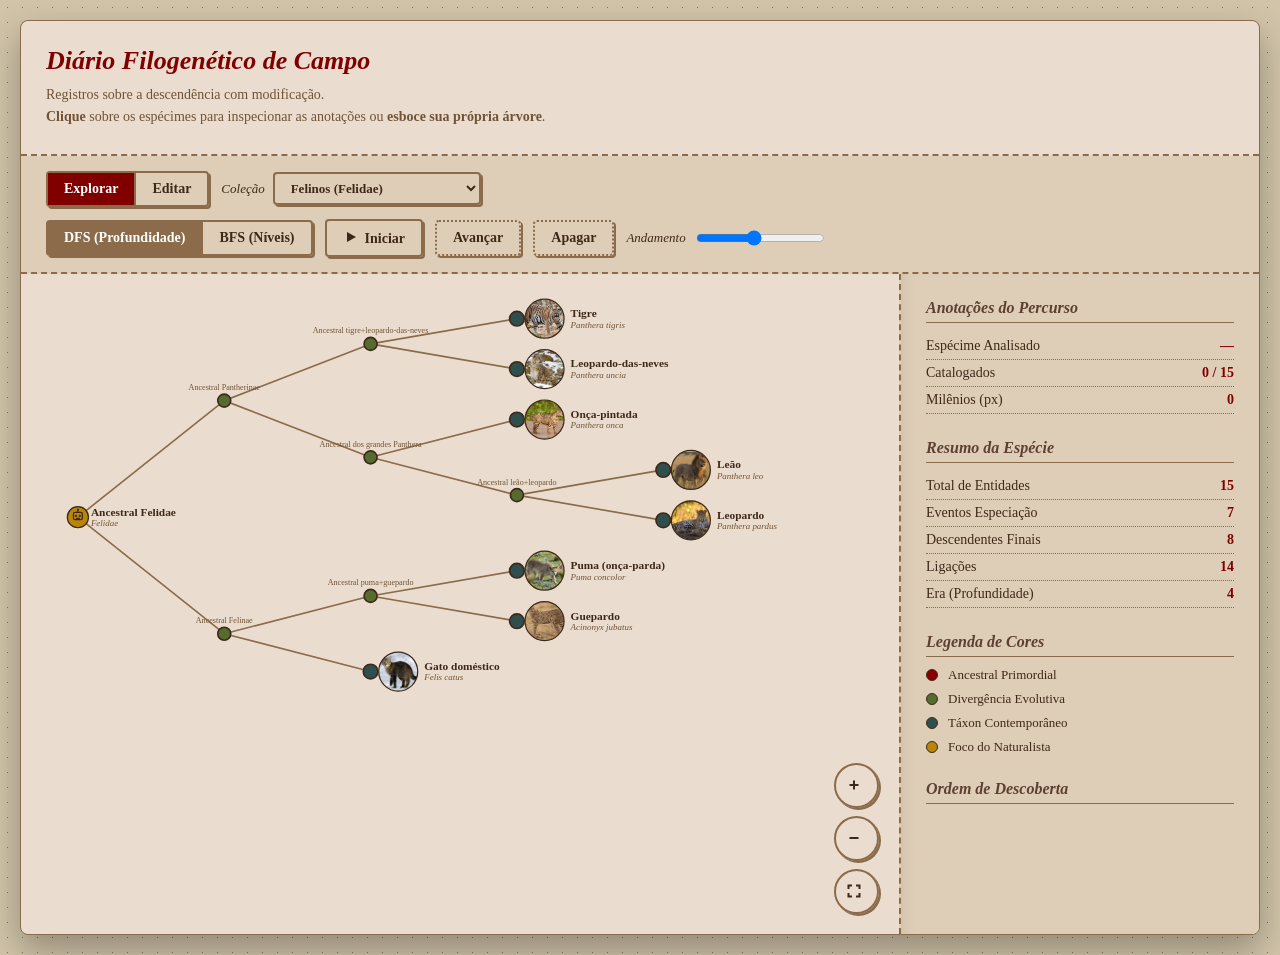
==== commit 40161974: "fix: Atualizando Canva Quebrado" ====
--- a/index.html
+++ b/index.html
@@ -21,18 +21,20 @@
   header h1{margin:0;font-size:26px;font-style:italic;color:var(--accent2)}
   header p{margin:8px 0 0;color:var(--muted);font-size:14px;line-height:1.6}
   
-  /* O container principal imita uma página de livro centralizada */
-  body > div:not(#tip) { /* aplica na div mãe de .wrap e .controls se fossem soltas, mas aqui usaremos uma div de contorno mentalmente */ }
-  .book-container { max-width: 1300px; margin: 0 auto; background: var(--panel); box-shadow: 0 15px 35px rgba(0,0,0,0.3); border: 1px solid var(--line); }
-
-  .wrap{display:flex;gap:0;height:calc(100vh - 240px);flex-wrap:wrap}
-  
-  .stage{flex:1 1 640px;min-width:340px;position:relative;background:transparent;}
+  /* Adicionado overflow e radius para a caixa ser blindada e não vazar de jeito nenhum */
+  .book-container { max-width: 1300px; margin: 0 auto; background: var(--panel); box-shadow: 0 15px 35px rgba(0,0,0,0.3); border: 1px solid var(--line); border-radius: 8px; overflow: hidden; }
+
+  /* Adicionado min-height para garantir que sempre tenha respiro em telas pequenas */
+  .wrap{display:flex;gap:0;height:calc(100vh - 240px); min-height:400px; flex-wrap:wrap;}
+  
+  /* A MÁGICA ESTÁ AQUI: min-height: 0 impede que o SVG empurre a caixa para baixo */
+  .stage{flex:1 1 640px;min-width:340px;min-height:0;position:relative;background:transparent;overflow:hidden;}
   
   .side{flex:0 0 360px;background:var(--panel2);border-left:2px dashed var(--line);
     padding:25px;overflow:auto;max-height:calc(100vh - 240px); box-shadow:inset 10px 0 15px -10px rgba(0,0,0,0.1)}
     
-  svg{width:100%;height:100%;display:block;}
+  /* position absolute e top/left força a árvore a respeitar exatamente as 4 paredes da stage */
+  #svg{position:absolute;top:0;left:0;width:100%;height:100%;display:block;overflow:hidden;}
   
   .controls{display:flex;flex-wrap:wrap;gap:12px;align-items:center;
     padding:15px 25px;background:var(--panel2);border-bottom:2px dashed var(--line)}
@@ -187,7 +189,7 @@
 
   <div class="wrap">
     <div class="stage">
-      <svg id="svg" viewBox="0 0 960 600" preserveAspectRatio="xMidYMid meet"></svg>
+      <svg id="svg" viewBox="0 0 960 600" preserveAspectRatio="xMinYMin meet"></svg>
       <div id="infoCard">
         <button id="infoClose" title="Fechar">&times;</button>
         <img id="infoImg" alt="">
@@ -204,6 +206,7 @@
         <button id="zoomReset" title="Redefinir zoom"><svg class="ic" viewBox="0 0 16 16"><path d="M2.5 6V2.5H6"/><path d="M13.5 6V2.5H10"/><path d="M2.5 10v3.5H6"/><path d="M13.5 10v3.5H10"/></svg></button>
       </div>
     </div>
+    
     <div class="side">
       <div id="explorePanel">
         <h2>Anotações do Percurso</h2>
@@ -367,7 +370,7 @@
   })(tree,0,null);
   totalNodes=idc; totalEdges=Math.max(0,idc-1);
   W = LEFT + maxDepth*LEVEL + 290;
-  H = TOP + Math.max(1,leaves)*LEAFGAP;
+  H = TOP + Math.max(1,leaves)*LEAFGAP + 120;
   VBW = W; VBH = Math.max(H,360);
   svg.setAttribute('viewBox',`0 0 ${VBW} ${VBH}`);
 }
@@ -447,9 +450,17 @@
   applyTransform();
 }
 function resetView(){ panX=0; panY=0; zoom=1; applyTransform(); }
+
 function toViewBox(clientX, clientY){
-  const r=svg.getBoundingClientRect();
-  return { x:(clientX-r.left)*(VBW/r.width), y:(clientY-r.top)*(VBH/r.height) };
+  const pt = svg.createSVGPoint();
+  pt.x = clientX;
+  pt.y = clientY;
+  const ctm = svg.getScreenCTM();
+  if (ctm) {
+    const svgP = pt.matrixTransform(ctm.inverse());
+    return { x: svgP.x, y: svgP.y };
+  }
+  return { x: 0, y: 0 };
 }
 
 function buildDFS(){
@@ -624,11 +635,12 @@
 $('newBtn').addEventListener('click',()=>{
   if(!confirm('Começar uma nova árvore?')) return;
   tree={ name:'Ancestral primordial', sci:'', children:[] }; selectedId=null; resetView(); structural();
-  layout(); selectNode(tree.id);
+  if(editMode && tree.id != null) selectNode(tree.id);
 });
 $('exampleBtn').addEventListener('click',()=>{
   if(!confirm('Reescrever com Árvore Felidae?')) return;
-  tree=clone(EXAMPLE); selectedId=null; resetView(); structural(); layout(); selectNode(tree.id);
+  tree=clone(EXAMPLE); selectedId=null; resetView(); structural();
+  if(editMode && tree.id != null) selectNode(tree.id);
 });
 $('exportBtn').addEventListener('click',()=>{
   const data=JSON.stringify(serialize(tree),null,2);
@@ -640,7 +652,8 @@
 function applyTree(obj){
   if(!obj || typeof obj.name!=='string') throw new Error('Documento corrompido.');
   (function norm(n){ if(!n.children) n.children=[]; n.children.forEach(norm); })(obj);
-  tree=obj; selectedId=null; resetView(); structural(); layout(); selectNode(tree.id);
+  tree=obj; selectedId=null; resetView(); structural();
+  if(editMode && tree.id != null) selectNode(tree.id);
 }
 $('importBtn').addEventListener('click',()=>$('importFile').click());
 $('importFile').addEventListener('change',e=>{
@@ -716,13 +729,21 @@
 },{passive:false});
 
 let dragging=false, dsx=0, dsy=0;
-svg.addEventListener('mousedown',e=>{ dragging=true; dsx=e.clientX; dsy=e.clientY; svg.classList.add('grabbing'); });
+svg.addEventListener('mousedown',e=>{ 
+  if(e.button !== 0) return;
+  dragging=true; dsx=e.clientX; dsy=e.clientY; svg.classList.add('grabbing'); 
+});
 window.addEventListener('mousemove',e=>{
   if(!dragging) return;
-  const r=svg.getBoundingClientRect();
   const dx=e.clientX-dsx, dy=e.clientY-dsy;
   if(Math.abs(dx)+Math.abs(dy)>3) closeInfo();
-  panX += dx*(VBW/r.width); panY += dy*(VBH/r.height);
+  
+  const ctm = svg.getScreenCTM();
+  if(ctm) {
+    panX += dx / ctm.a;
+    panY += dy / ctm.d;
+  }
+  
   dsx=e.clientX; dsy=e.clientY; applyTransform();
 });
 window.addEventListener('mouseup',()=>{ if(dragging){ dragging=false; svg.classList.remove('grabbing'); } });
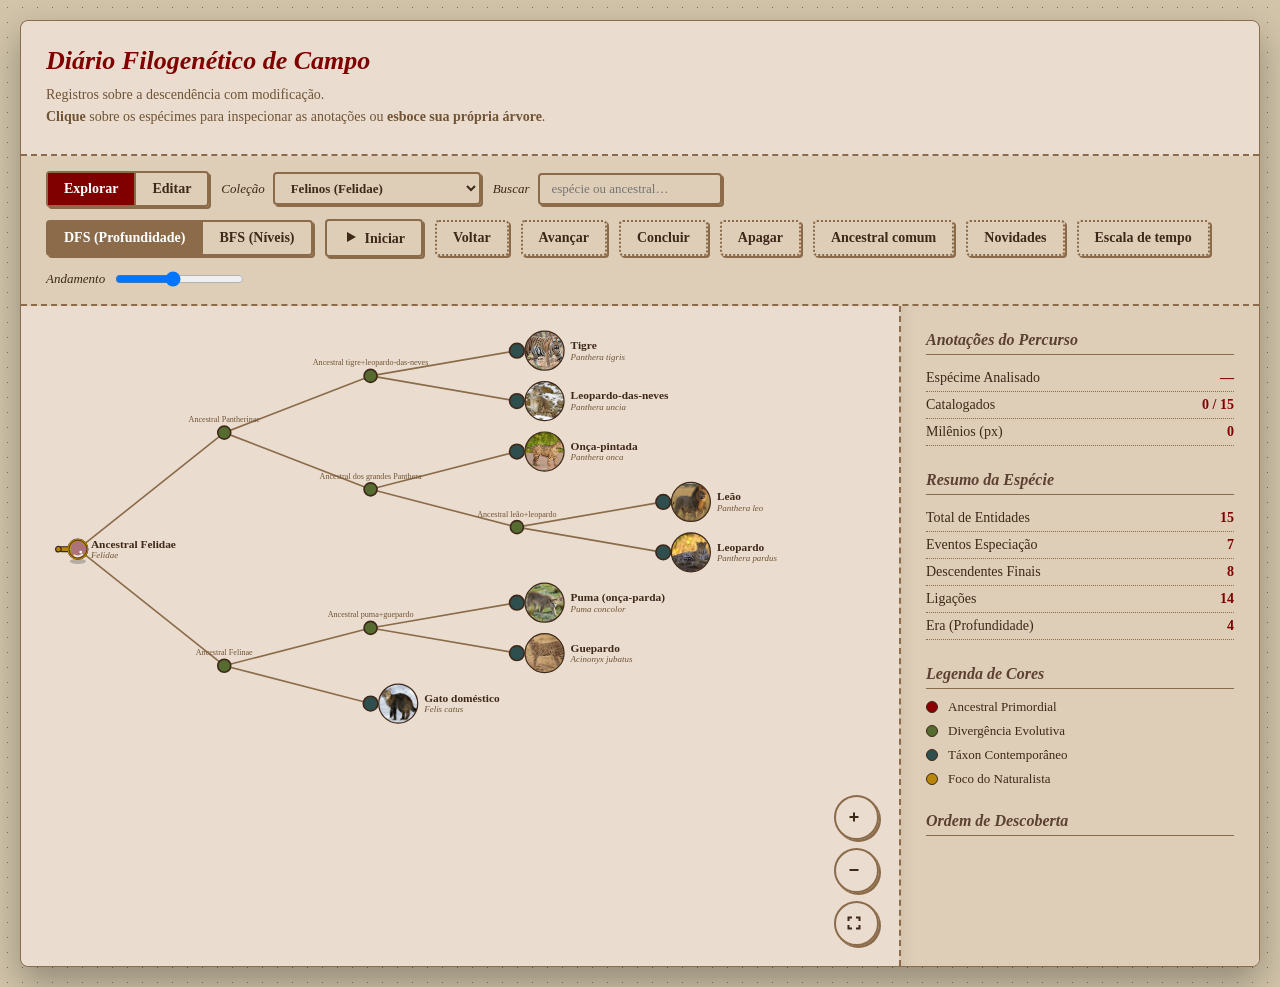
==== commit 012ba439: "fix: Melhorias na busca, exportacao, animacao e mobile - Busca: dropdown menor e limpa o destaque ao" ====
--- a/index.html
+++ b/index.html
@@ -34,7 +34,8 @@
     padding:25px;overflow:auto;max-height:calc(100vh - 240px); box-shadow:inset 10px 0 15px -10px rgba(0,0,0,0.1)}
     
   /* position absolute e top/left força a árvore a respeitar exatamente as 4 paredes da stage */
-  #svg{position:absolute;top:0;left:0;width:100%;height:100%;display:block;overflow:hidden;}
+  #svg{position:absolute;top:0;left:0;width:100%;height:100%;display:block;overflow:hidden;
+    touch-action:none;-webkit-user-select:none;user-select:none;}
   
   .controls{display:flex;flex-wrap:wrap;gap:12px;align-items:center;
     padding:15px 25px;background:var(--panel2);border-bottom:2px dashed var(--line)}
@@ -107,7 +108,7 @@
   .hint{font-size:13px;color:var(--ink);font-style:italic;line-height:1.6; border:1px solid var(--line);padding:15px;margin-bottom:15px; background:rgba(255,255,255,0.2);}
   #editPreview{display:none;width:100%;max-height:160px;object-fit:cover;border:3px solid #fff; box-shadow:2px 2px 10px rgba(0,0,0,0.2); margin-top:10px;}
   
-  #infoCard{display:none;position:absolute;top:20px;left:20px;width:320px;z-index:20;
+  #infoCard{display:none;position:absolute;top:20px;left:20px;width:min(320px, calc(100% - 40px));z-index:20;
     background:var(--panel);border:2px solid var(--line);box-shadow:5px 5px 15px rgba(0,0,0,0.3);padding:20px;
     max-height:calc(100vh - 300px);overflow:auto;}
   #infoClose{position:absolute;top:8px;right:8px;width:28px;height:28px;line-height:1;
@@ -134,6 +135,75 @@
     border:1px solid var(--line);padding:10px;font-size:13px;font-style:italic; box-shadow:3px 3px 10px rgba(0,0,0,0.1);
     opacity:0;transition:opacity .15s;pointer-events:none}
   #tip.show{opacity:1}
+
+  /* --- recursos educacionais --- */
+  button.tgl.active{background:var(--accent2);color:#fff;box-shadow:2px 2px 0 var(--accent);}
+  #hintBar{position:absolute;top:16px;left:50%;transform:translateX(-50%);z-index:18;display:none;
+    background:var(--accent2);color:#fff;padding:8px 16px;border-radius:4px;font-size:13px;font-style:italic;
+    box-shadow:3px 3px 8px rgba(0,0,0,0.25);max-width:80%;text-align:center;}
+  .clade-box{fill:var(--accent2);fill-opacity:0.07;stroke:var(--accent2);stroke-width:1.5;stroke-dasharray:6 4;}
+  .clade-cap{font-size:12px;font-weight:bold;font-style:italic;fill:var(--accent2);}
+  .trait-tag{font-size:10px;fill:#1c7293;font-style:italic;}
+  .trait-mark{fill:#1c7293;stroke:#fff;stroke-width:1;}
+  .mrca-path{stroke:#b8860b;stroke-width:5;fill:none;stroke-linecap:round;opacity:0.85;}
+  .mrca-pick{fill:none;stroke:#1c7293;stroke-width:3;}
+  .mrca-result{fill:none;stroke:#b8860b;stroke-width:3;}
+  .mrca-cap{font-size:11px;font-weight:bold;fill:#8a5a00;}
+  .axis-line{stroke:var(--line);stroke-width:1;}
+  .axis-grid{stroke:var(--line);stroke-width:0.5;stroke-dasharray:3 5;opacity:0.5;}
+  .axis-label{font-size:10px;fill:var(--muted);}
+  .axis-title{font-size:11px;fill:var(--muted);font-style:italic;}
+  #infoTrait{display:none;font-size:13px;line-height:1.5;color:#1c7293;font-style:italic;margin-top:10px;
+    border-left:3px solid #1c7293;padding-left:8px;}
+  #infoAge{display:none;font-size:12px;color:var(--muted);font-style:italic;margin-top:8px;}
+  .locate-ring{fill:none;stroke:var(--robot);stroke-width:3;stroke-dasharray:4 3;}
+  .search-wrap{position:relative;display:inline-block;}
+  #searchInput{background:transparent;color:var(--ink);border:2px solid var(--line);
+    padding:6px 12px;border-radius:4px;font-size:13px;font-family:"Georgia",serif;
+    box-shadow:2px 2px 0 var(--line);outline:none;min-width:170px;}
+  #searchInput:hover{border-color:var(--accent);}
+  #searchInput:focus{border-color:var(--accent2);box-shadow:2px 2px 0 var(--accent2);}
+  #searchSuggest{position:absolute;top:calc(100% + 3px);left:0;right:0;z-index:60;display:none;
+    min-width:210px;background:var(--panel);border:2px solid var(--line);border-radius:4px;
+    max-height:174px;overflow:auto;box-shadow:4px 6px 14px rgba(0,0,0,0.28);}
+  #searchSuggest.show{display:block;}
+  #searchSuggest .opt{padding:5px 10px;cursor:pointer;border-bottom:1px dotted var(--line);}
+  #searchSuggest .opt:last-child{border-bottom:none;}
+  #searchSuggest .opt:hover,#searchSuggest .opt.active{background:var(--accent2);color:#fff;}
+  #searchSuggest .opt .nm{font-size:13px;font-weight:bold;}
+  #searchSuggest .opt .kind{font-size:10px;font-weight:normal;opacity:.65;font-style:italic;}
+  #searchSuggest .opt .sci{display:block;font-size:11px;font-style:italic;color:var(--muted);font-family:"Courier New",monospace;}
+  #searchSuggest .opt:hover .sci,#searchSuggest .opt.active .sci{color:#f0e0d0;}
+
+  /* lupa do naturalista: balanço, brilho e efeitos de chegada */
+  @keyframes magbob{0%,100%{transform:translateY(0)}50%{transform:translateY(-2.2px)}}
+  .mag-bob{animation:magbob 1.1s ease-in-out infinite;}
+  @keyframes magglint{0%,100%{opacity:.25}50%{opacity:1}}
+  .mag-glint{animation:magglint 1.5s ease-in-out infinite;}
+  @keyframes rippleAnim{from{r:10px;opacity:.85}to{r:36px;opacity:0}}
+  .ripple{animation:rippleAnim .62s ease-out forwards;}
+  @keyframes popAnim{0%{transform:scale(1)}45%{transform:scale(1.75)}100%{transform:scale(1)}}
+  .node-pop{animation:popAnim .42s ease-out; transform-box:fill-box; transform-origin:center;}
+  @keyframes bubbleAnim{0%{opacity:0}14%{opacity:1}72%{opacity:1}100%{opacity:0}}
+  .speech{animation:bubbleAnim 1.45s ease forwards;}
+
+  /* responsividade: em telas estreitas empilha e garante altura da árvore */
+  @media (max-width: 1040px){
+    .wrap{height:auto;}
+    .stage{flex:1 1 100%; min-width:0; height:62vh; min-height:340px;}
+    .side{flex:1 1 100%; max-height:none; border-left:none; border-top:2px dashed var(--line);
+      box-shadow:none;}
+    .book-container{overflow:visible;}
+    #infoCard{max-height:calc(62vh - 40px);}
+  }
+  /* telas de celular: menos padding e cabeçalho/controles mais compactos */
+  @media (max-width: 560px){
+    body{padding:8px;}
+    header{padding:18px;}
+    header h1{font-size:22px;}
+    .controls{padding:12px 15px;gap:8px;}
+    .side{padding:18px;}
+  }
 </style>
 </head>
 <body>
@@ -161,8 +231,15 @@
         <option value="exemplos/5_arvore_da_vida_3_dominios.json">Árvore da vida (3 domínios)</option>
         <option value="exemplos/6_Cetartiodáctilos.json">Cetartiodáctilos</option>
         <option value="exemplos/7_arvore_da_vida_gigante.json">Árvore da vida (gigante)</option>
-        <option value="exemplos/borboletas.json">Borboletas</option>
+        <option value="exemplos/8_Lepidópteros.json">Lepidópteros</option>
       </select>
+    </label>
+
+    <label class="lbl">Buscar
+      <span class="search-wrap">
+        <input type="text" id="searchInput" placeholder="espécie ou ancestral…" autocomplete="off">
+        <div id="searchSuggest"></div>
+      </span>
     </label>
 
     <span id="exploreControls" style="display:flex;gap:12px;align-items:center;flex-wrap:wrap">
@@ -171,8 +248,13 @@
         <button data-algo="bfs" data-tip="Busca em Largura. Analisando todos os contemporâneos.">BFS (Níveis)</button>
       </div>
       <button id="playBtn">Iniciar</button>
-      <button id="stepBtn" class="ghost">Avançar</button>
+      <button id="backBtn" class="ghost" data-tip="Volta um passo do robô.">Voltar</button>
+      <button id="stepBtn" class="ghost" data-tip="Avança um passo do robô.">Avançar</button>
+      <button id="finishBtn" class="ghost" data-tip="Pula direto para o fim, sem esperar o robô percorrer tudo.">Concluir</button>
       <button id="resetBtn" class="ghost">Apagar</button>
+      <button id="mrcaBtn" class="ghost tgl" data-tip="Selecione duas espécies para ver o ancestral comum mais recente (ACR).">Ancestral comum</button>
+      <button id="traitBtn" class="ghost tgl" data-tip="Mostra as novidades evolutivas que surgiram em cada ramo.">Novidades</button>
+      <button id="timeBtn" class="ghost tgl" data-tip="Posiciona os nós por tempo (milhões de anos). Requer dados de idade nos ancestrais.">Escala de tempo</button>
       <label class="lbl">Andamento
         <input type="range" id="speed" min="1" max="10" value="5">
       </label>
@@ -183,6 +265,7 @@
       <button id="exampleBtn" class="ghost">Carregar Felidae</button>
       <button id="importBtn" class="ghost">Importar</button>
       <button id="exportBtn">Exportar</button>
+      <button id="exportImgBtn" class="ghost" data-tip="Salva a árvore inteira como imagem PNG.">Salvar imagem</button>
       <input type="file" id="importFile" accept="application/json,.json" hidden>
     </span>
   </div>
@@ -190,6 +273,7 @@
   <div class="wrap">
     <div class="stage">
       <svg id="svg" viewBox="0 0 960 600" preserveAspectRatio="xMinYMin meet"></svg>
+      <div id="hintBar"></div>
       <div id="infoCard">
         <button id="infoClose" title="Fechar">&times;</button>
         <img id="infoImg" alt="">
@@ -197,7 +281,9 @@
         <span id="infoBadge" class="badge"></span>
         <div id="infoSci"></div>
         <div id="infoDesc"></div>
+        <div id="infoTrait"></div>
         <div id="infoAno"></div>
+        <div id="infoAge"></div>
         <div id="infoTax"></div>
       </div>
       <div id="zoomCtrls">
@@ -257,6 +343,14 @@
           <div class="field">
             <label>Classificação (um por linha — Rank: valor)</label>
             <textarea id="fTax" rows="7" placeholder="Reino: Animalia&#10;Filo: Chordata&#10;Classe: Mammalia&#10;Ordem: Primates&#10;Família: Hominidae&#10;Gênero: Homo&#10;Espécie: Homo sapiens"></textarea>
+          </div>
+          <div class="field">
+            <label>Idade / divergência em Mya (só nós ancestrais)</label>
+            <input type="text" id="fAge" placeholder="Ex: 11">
+          </div>
+          <div class="field">
+            <label>Novidade evolutiva que surge neste ramo</label>
+            <input type="text" id="fTrait" placeholder="Ex: garras retráteis">
           </div>
           <div class="field">
             <label>Relato Biológico</label>
@@ -288,24 +382,24 @@
   Ordem:"Carnivora","Família":"Felidae","Gênero":genero,"Espécie":especie});
 
 const EXAMPLE = {
-  name:"Ancestral Felidae", sci:"Felidae", desc:"Ancestral comum de todos os felinos, que viveu há cerca de 11 milhões de anos. Deu origem a duas grandes linhagens: os grandes felinos (Pantherinae) e os felinos menores (Felinae).", children:[
-    { name:"Ancestral Pantherinae", sci:"Pantherinae", desc:"Ancestral da subfamília dos grandes felinos, que inclui o gênero Panthera (leão, tigre, onça, leopardo) e o leopardo-das-neves.", children:[
-        { name:"Ancestral tigre+leopardo-das-neves", desc:"Ponto de especiação que separou a linhagem do tigre e do leopardo-das-neves das demais.", children:[
+  name:"Ancestral Felidae", sci:"Felidae", age:11, trait:"Garras retráteis e dentição hipercarnívora", desc:"Ancestral comum de todos os felinos, que viveu há cerca de 11 milhões de anos. Deu origem a duas grandes linhagens: os grandes felinos (Pantherinae) e os felinos menores (Felinae).", children:[
+    { name:"Ancestral Pantherinae", sci:"Pantherinae", age:6.4, trait:"Hióide flexível na laringe — permite rugir", desc:"Ancestral da subfamília dos grandes felinos, que inclui o gênero Panthera (leão, tigre, onça, leopardo) e o leopardo-das-neves.", children:[
+        { name:"Ancestral tigre+leopardo-das-neves", age:3.9, desc:"Ponto de especiação que separou a linhagem do tigre e do leopardo-das-neves das demais.", children:[
             { name:"Tigre", sci:"Panthera tigris", ano:"1758 (Linnaeus)", tax:felTax("Panthera","Panthera tigris"), desc:"O maior felino vivo. Vive na Ásia e é facilmente reconhecido pelas listras. Está criticamente ameaçado.", img:"imagens/tigre.jpg" },
             { name:"Leopardo-das-neves", sci:"Panthera uncia", ano:"1775 (Schreber)", tax:felTax("Panthera","Panthera uncia"), desc:"Felino das montanhas da Ásia Central, com pelagem espessa e cauda longa para equilíbrio na neve.", img:"imagens/leopardo_neves.jpg" }
         ]},
-        { name:"Ancestral dos grandes Panthera", desc:"Ancestral que originou onça-pintada, leão e leopardo.", children:[
+        { name:"Ancestral dos grandes Panthera", age:4.6, desc:"Ancestral que originou onça-pintada, leão e leopardo.", children:[
             { name:"Onça-pintada", sci:"Panthera onca", ano:"1758 (Linnaeus)", tax:felTax("Panthera","Panthera onca"), desc:"O maior felino das Américas. Tem a mordida mais forte entre os felinos em relação ao tamanho.", img:"imagens/onca.jpg" },
-            { name:"Ancestral leão+leopardo", desc:"Ponto de especiação que separou o leão do leopardo — espécies-irmãs geneticamente muito próximas.", children:[
+            { name:"Ancestral leão+leopardo", age:3.0, desc:"Ponto de especiação que separou o leão do leopardo — espécies-irmãs geneticamente muito próximas.", children:[
                 { name:"Leão", sci:"Panthera leo", ano:"1758 (Linnaeus)", tax:felTax("Panthera","Panthera leo"), desc:"Único felino social, vivendo em alcateias. Habita savanas africanas e uma pequena região da Índia.", img:"imagens/leao.jpg" },
                 { name:"Leopardo", sci:"Panthera pardus", ano:"1758 (Linnaeus)", tax:felTax("Panthera","Panthera pardus"), desc:"Felino de ampla distribuição (África e Ásia), ótimo escalador que costuma levar presas para as árvores.", img:"imagens/leopardo.jpg" }
             ]}
         ]}
     ]},
-    { name:"Ancestral Felinae", sci:"Felinae", desc:"Ancestral da subfamília dos felinos de pequeno e médio porte, incluindo o puma, o guepardo e o gato doméstico.", children:[
-        { name:"Ancestral puma+guepardo", desc:"Ancestral da linhagem do puma, que também deu origem ao guepardo.", children:[
+    { name:"Ancestral Felinae", sci:"Felinae", age:8.5, trait:"Ronronam de forma contínua; não rugem", desc:"Ancestral da subfamília dos felinos de pequeno e médio porte, incluindo o puma, o guepardo e o gato doméstico.", children:[
+        { name:"Ancestral puma+guepardo", age:6.7, desc:"Ancestral da linhagem do puma, que também deu origem ao guepardo.", children:[
             { name:"Puma (onça-parda)", sci:"Puma concolor", ano:"1771 (Linnaeus)", tax:felTax("Puma","Puma concolor"), desc:"Grande felino das Américas, mas geneticamente mais próximo dos felinos pequenos. Tem enorme distribuição, do Canadá à Patagônia.", img:"imagens/puma.jpg" },
-            { name:"Guepardo", sci:"Acinonyx jubatus", ano:"1775 (Schreber)", tax:felTax("Acinonyx","Acinonyx jubatus"), desc:"O animal terrestre mais rápido, atingindo mais de 100 km/h. Corpo esguio adaptado à corrida.", img:"imagens/guepardo.jpg" }
+            { name:"Guepardo", sci:"Acinonyx jubatus", ano:"1775 (Schreber)", tax:felTax("Acinonyx","Acinonyx jubatus"), trait:"Garras semirretráteis e corpo para corrida (>100 km/h)", desc:"O animal terrestre mais rápido, atingindo mais de 100 km/h. Corpo esguio adaptado à corrida.", img:"imagens/guepardo.jpg" }
         ]},
         { name:"Gato doméstico", sci:"Felis catus", ano:"1758 (Linnaeus)", tax:felTax("Felis","Felis catus"), desc:"Descende do gato-selvagem-africano, domesticado há cerca de 10 mil anos. Hoje é um dos animais de estimação mais comuns do mundo.", img:"imagens/gato.jpg" }
     ]}
@@ -316,7 +410,9 @@
   const o={ name:n.name||"" };
   if(n.sci) o.sci=n.sci;
   if(n.ano) o.ano=n.ano;
+  if(typeof n.age==='number') o.age=n.age;
   if(n.tax && Object.keys(n.tax).length) o.tax={...n.tax};
+  if(n.trait) o.trait=n.trait;
   if(n.desc) o.desc=n.desc;
   if(n.img) o.img=n.img;
   if(n.children && n.children.length) o.children=n.children.map(serialize);
@@ -353,14 +449,33 @@
 let editMode=false, selectedId=null;
 let algo='dfs', waypoints=[], segIdx=0, t=0, playing=false, distance=0, order=[];
 let panX=0, panY=0, zoom=1, viewport=null, VBW=960, VBH=600;
+// recursos educacionais
+let cladeHiId=null, mrcaMode=false, mrcaPicks=[], mrcaResultId=null;
+let showTraits=false, timeScale=false, hasFullAges=false, useTimeLayout=false, maxAge=0;
+let robotX=null, robotY=null;
+let robotRot=null, robotAngle=180, dwellUntil=0;
+let locatedId=null;
+const TIMEW=700;
 
 function kind(n){ if(!n.parent) return 'root'; return (n.children&&n.children.length)?'int':'leaf'; }
 
 function layout(){
+  // idades completas? (todo nó ancestral precisa de age numérico)
+  hasFullAges = true;
+  (function chk(n){ if(n.children && n.children.length){ if(typeof n.age!=='number') hasFullAges=false; n.children.forEach(chk); } })(tree);
+  maxAge = (typeof tree.age==='number')?tree.age:0;
+  useTimeLayout = timeScale && hasFullAges && maxAge>0;
+
   let idc=0, leafIdx=0; maxDepth=0; leaves=0; internals=0; allNodes=[]; edges=[];
   (function prep(n,depth,parent){
     n.id=idc++; n.depth=depth; n.parent=parent;
-    n.x=LEFT+depth*LEVEL; maxDepth=Math.max(maxDepth,depth);
+    maxDepth=Math.max(maxDepth,depth);
+    if(useTimeLayout){
+      const age = (n.children && n.children.length) ? n.age : 0; // folhas = presente (0)
+      n.x = LEFT + (maxAge-age)/maxAge*TIMEW;
+    } else {
+      n.x = LEFT + depth*LEVEL;
+    }
     allNodes.push(n);
     if(n.children && n.children.length){
       internals++;
@@ -369,20 +484,73 @@
     } else { leaves++; n.y = TOP + (leafIdx++)*LEAFGAP; }
   })(tree,0,null);
   totalNodes=idc; totalEdges=Math.max(0,idc-1);
-  W = LEFT + maxDepth*LEVEL + 290;
-  H = TOP + Math.max(1,leaves)*LEAFGAP + 120;
+  W = (useTimeLayout ? LEFT+TIMEW : LEFT + maxDepth*LEVEL) + 290;
+  H = TOP + Math.max(1,leaves)*LEAFGAP + (useTimeLayout?150:120);
   VBW = W; VBH = Math.max(H,360);
   svg.setAttribute('viewBox',`0 0 ${VBW} ${VBH}`);
+  updateTimeBtn();
+  updateSearchList();
 }
 
 function renderSVG(){
   svg.innerHTML=''; nodeEls=new Map(); edgeEls=new Map();
   viewport=el('g',{});
+
+  // eixo de tempo (fundo)
+  if(useTimeLayout && maxAge>0){
+    const axisY = TOP + (Math.max(1,leaves)-1)*LEAFGAP + 45;
+    const topY = TOP - 30;
+    const step = maxAge<=6?1 : maxAge<=16?2 : maxAge<=45?5 : 10;
+    for(let age=0; age<=maxAge+0.0001; age+=step){
+      const x = LEFT + (maxAge-age)/maxAge*TIMEW;
+      viewport.appendChild(el('line',{x1:x,y1:topY,x2:x,y2:axisY,class:'axis-grid'}));
+      const lb=el('text',{x:x,y:axisY+16,class:'axis-label','text-anchor':'middle'}); lb.textContent=(''+(Math.round(age*10)/10)); viewport.appendChild(lb);
+    }
+    viewport.appendChild(el('line',{x1:LEFT,y1:axisY,x2:LEFT+TIMEW,y2:axisY,class:'axis-line'}));
+    const ti=el('text',{x:LEFT+TIMEW/2,y:axisY+34,class:'axis-title','text-anchor':'middle'});
+    ti.textContent='← milhões de anos atrás (Mya)        presente →'; viewport.appendChild(ti);
+  }
+
+  // caixa do clado destacado (fundo)
+  if(cladeHiId!=null && !editMode){
+    const node=allNodes.find(n=>n.id===cladeHiId);
+    if(node && node.children && node.children.length){
+      const cl=collectClade(node);
+      const xs=cl.map(d=>d.x), ys=cl.map(d=>d.y);
+      const minx=Math.min(...xs)-30, maxx=Math.max(...xs)+210, miny=Math.min(...ys)-30, maxy=Math.max(...ys)+30;
+      viewport.appendChild(el('rect',{x:minx,y:miny,width:maxx-minx,height:maxy-miny,rx:14,class:'clade-box'}));
+      const nEsp=cl.filter(d=>!(d.children&&d.children.length)).length;
+      const cap=el('text',{x:minx+10,y:miny-8,class:'clade-cap'});
+      cap.textContent='Clado: '+(node.sci||node.name)+'  ('+nEsp+(nEsp===1?' espécie':' espécies')+')';
+      viewport.appendChild(cap);
+    }
+  }
 
   edges.forEach(([p,c])=>{
     const ln=el('line',{x1:p.x,y1:p.y,x2:c.x,y2:c.y,class:'edge'});
     viewport.appendChild(ln); edgeEls.set(c.id,ln);
   });
+
+  // caminho do MRCA (acima das arestas base)
+  if(mrcaResultId!=null && mrcaPicks.length===2){
+    const m=allNodes.find(n=>n.id===mrcaResultId);
+    mrcaPicks.forEach(pid=>{
+      const start=allNodes.find(n=>n.id===pid); if(!start||!m) return;
+      const pth=pathUp(start,m);
+      for(let i=0;i<pth.length-1;i++){ const a=pth[i], b=pth[i+1];
+        viewport.appendChild(el('line',{x1:a.x,y1:a.y,x2:b.x,y2:b.y,class:'mrca-path'})); }
+    });
+  }
+
+  // novidades evolutivas nos ramos
+  if(showTraits){
+    edges.forEach(([p,c])=>{
+      if(!c.trait) return;
+      const mx=(p.x+c.x)/2, my=(p.y+c.y)/2;
+      viewport.appendChild(el('rect',{x:mx-3,y:my-3,width:6,height:6,transform:`rotate(45 ${mx} ${my})`,class:'trait-mark'}));
+      const tg=el('text',{x:mx,y:my-9,class:'trait-tag','text-anchor':'middle'}); tg.textContent=c.trait; viewport.appendChild(tg);
+    });
+  }
 
   allNodes.forEach(n=>{
     const k=kind(n);
@@ -410,13 +578,22 @@
 
     g.appendChild(el('circle',{cx:n.x,cy:n.y,r:20,fill:'transparent'}));
     g.style.cursor='pointer';
-    if(editMode){
-      g.addEventListener('click',()=>selectNode(n.id));
-    } else {
-      g.addEventListener('click',()=>showInfo(n));
-    }
+    g.addEventListener('click',()=>onNodeClick(n));
     viewport.appendChild(g);
   });
+
+  // marcadores do MRCA (acima dos nós): destaca cada espécie escolhida
+  mrcaPicks.forEach(pid=>{ const p=allNodes.find(n=>n.id===pid); if(p) viewport.appendChild(el('circle',{cx:p.x,cy:p.y,r:15,class:'mrca-pick'})); });
+  if(mrcaResultId!=null && mrcaPicks.length===2){
+    const m=allNodes.find(n=>n.id===mrcaResultId);
+    if(m){
+      viewport.appendChild(el('circle',{cx:m.x,cy:m.y,r:17,class:'mrca-result'}));
+      const cap=el('text',{x:m.x,y:m.y-22,class:'mrca-cap','text-anchor':'middle'}); cap.textContent='ACR'; viewport.appendChild(cap);
+    }
+  }
+
+  // anel de localização (busca)
+  if(locatedId!=null){ const n=allNodes.find(x=>x.id===locatedId); if(n) viewport.appendChild(el('circle',{cx:n.x,cy:n.y,r:22,class:'locate-ring'})); }
 
   if(editMode && selectedId!=null){
     const s=allNodes.find(x=>x.id===selectedId);
@@ -424,15 +601,25 @@
   }
 
   robot=el('g',{});
-  robot.appendChild(el('circle',{r:13,fill:'var(--robot)',stroke:'var(--ink)','stroke-width':1.5}));
-  robot.appendChild(el('line',{x1:0,y1:-9,x2:0,y2:-6,stroke:'var(--ink)','stroke-width':1.5}));
-  robot.appendChild(el('circle',{cx:0,cy:-9.5,r:1.3,fill:'var(--ink)'}));
-  robot.appendChild(el('rect',{x:-5.5,y:-6,width:11,height:9,rx:2,fill:'none',stroke:'var(--ink)','stroke-width':1.5}));
-  robot.appendChild(el('circle',{cx:-2.4,cy:-1.5,r:1.4,fill:'var(--ink)'}));
-  robot.appendChild(el('circle',{cx:2.4,cy:-1.5,r:1.4,fill:'var(--ink)'}));
-  robot.appendChild(el('line',{x1:-2.5,y1:1.4,x2:2.5,y2:1.4,stroke:'var(--ink)','stroke-width':1.4}));
+  // sombra (não gira nem balança)
+  robot.appendChild(el('ellipse',{cx:0,cy:15,rx:10,ry:3.2,fill:'rgba(0,0,0,0.22)'}));
+  const bob=el('g',{class:'mag-bob'});
+  const rot=el('g',{class:'mag-rot'});
+  // haste (aponta para +x; a rotação a mantém atrás, com a lente na frente)
+  rot.appendChild(el('rect',{x:8,y:-3,width:15,height:6,rx:3,fill:'var(--robot)',stroke:'var(--ink)','stroke-width':1.5}));
+  rot.appendChild(el('circle',{cx:24,cy:0,r:3.4,fill:'var(--robot)',stroke:'var(--ink)','stroke-width':1.5}));
+  // lente
+  rot.appendChild(el('circle',{cx:0,cy:0,r:11,fill:'rgba(205,232,244,0.5)',stroke:'var(--robot)','stroke-width':3.5}));
+  rot.appendChild(el('circle',{cx:0,cy:0,r:11,fill:'none',stroke:'var(--ink)','stroke-width':1}));
+  // realce e brilho
+  rot.appendChild(el('path',{d:'M -5.5 -6.5 A 8.5 8.5 0 0 1 4.5 -7.5',fill:'none',stroke:'#ffffff','stroke-width':2,'stroke-linecap':'round',opacity:0.85}));
+  rot.appendChild(el('circle',{cx:-3.5,cy:-3.5,r:1.7,fill:'#fff',class:'mag-glint'}));
+  bob.appendChild(rot); robot.appendChild(bob);
   viewport.appendChild(robot);
+  robotRot=rot;
   if(editMode) robot.style.display='none';
+  if(robotX!=null) robot.setAttribute('transform',`translate(${robotX},${robotY})`);
+  robotRot.setAttribute('transform',`rotate(${robotAngle})`);
 
   svg.appendChild(viewport);
   applyTransform();
@@ -479,15 +666,15 @@
 }
 
 function resetState(){
-  stopAnim(); segIdx=0; t=0; distance=0; order=[];
+  stopAnim(); segIdx=0; t=0; distance=0; order=[]; dwellUntil=0; robotAngle=180;
   waypoints = (algo==='dfs')?buildDFS():buildBFS();
   allNodes.forEach(n=>{ const c=nodeEls.get(n.id); if(c){c.setAttribute('stroke','#3e2819');c.setAttribute('stroke-width',2);} });
   edgeEls.forEach(e=>e.classList.remove('walked'));
   if(robot && waypoints.length){ const p=waypoints[0]; placeRobot(p.x,p.y); }
-  $('playBtn').innerHTML=IC.play+'Iniciar';
+  $('playBtn').innerHTML=IC.play+'Iniciar'; delete $('playBtn').dataset.done;
   refreshPanel(); renderOrder();
 }
-function placeRobot(x,y){ if(robot) robot.setAttribute('transform',`translate(${x},${y})`); }
+function placeRobot(x,y){ robotX=x; robotY=y; if(robot) robot.setAttribute('transform',`translate(${x},${y})`); }
 
 function markArrive(id){
   if(order.includes(id)) return;
@@ -495,29 +682,93 @@
   const c=nodeEls.get(id); if(c){c.setAttribute('stroke','var(--visited)');c.setAttribute('stroke-width',3);}
   renderOrder();
 }
+// orienta a lente para a direção do movimento (lente na frente, cabo atrás)
+function faceToward(a,b){
+  if(!robotRot || (a.x===b.x && a.y===b.y)) return;
+  const target=Math.atan2(b.y-a.y,b.x-a.x)*180/Math.PI + 180;
+  let d=((target-robotAngle+540)%360)-180;
+  robotAngle += d*0.3;
+  robotRot.setAttribute('transform',`rotate(${robotAngle})`);
+}
+// efeitos ao chegar num nó
+function ripple(x,y){
+  const c=el('circle',{cx:x,cy:y,r:10,fill:'none',stroke:'var(--robot)','stroke-width':2.5,class:'ripple'});
+  viewport.appendChild(c); setTimeout(()=>c.remove(),640);
+}
+function pulseNode(id){ const c=nodeEls.get(id); if(!c) return; c.classList.add('node-pop'); setTimeout(()=>c.classList.remove('node-pop'),440); }
+function speechBubble(node){
+  const leaf=!(node.children&&node.children.length);
+  let txt=(leaf?'Catalogado: ':'')+(node.name||'');
+  if(txt.length>34) txt=txt.slice(0,33)+'…';
+  const fs=11, w=txt.length*6.1+16, h=21, bx=node.x+18, by=node.y-36;
+  const g=el('g',{class:'speech'});
+  g.appendChild(el('path',{d:`M ${bx+8} ${by+h-1} l -9 11 l 15 -10 z`,fill:'#fff',stroke:'var(--line)','stroke-width':1}));
+  g.appendChild(el('rect',{x:bx,y:by,width:w,height:h,rx:6,fill:'#fff',stroke:'var(--line)','stroke-width':1.2}));
+  const t=el('text',{x:bx+8,y:by+14.5,fill:'var(--ink)'}); t.setAttribute('font-size',fs); t.setAttribute('font-family','Georgia, serif'); t.textContent=txt;
+  g.appendChild(t);
+  viewport.appendChild(g); setTimeout(()=>g.remove(),1460);
+}
+function onArrive(wp){
+  const n=allNodes.find(x=>x.id===wp.id); if(!n) return;
+  ripple(n.x,n.y); pulseNode(n.id); speechBubble(n);
+}
+let silentStep=false; // true durante reconstrução (Voltar) ou pulo ao fim (Concluir): sem efeitos visuais
 function stepSegment(){
+  if(order.length===0 && waypoints[0] && waypoints[0].arrive){ markArrive(waypoints[0].id); if(!silentStep) onArrive(waypoints[0]); }
   if(segIdx>=waypoints.length-1) return;
   const a=waypoints[segIdx], b=waypoints[segIdx+1];
   distance += Math.hypot(b.x-a.x,b.y-a.y);
   if(algo==='dfs'){ edgeEls.get(b.id)?.classList.add('walked'); edgeEls.get(a.id)?.classList.add('walked'); }
-  placeRobot(b.x,b.y); if(b.arrive) markArrive(b.id);
+  faceToward(a,b);
+  placeRobot(b.x,b.y); if(b.arrive){ markArrive(b.id); if(!silentStep) onArrive(b); }
   segIdx++; t=0; refreshPanel();
+}
+// reconstrói o estado até ter dado exatamente `n` passos, sem efeitos
+function replaySteps(n){
+  stopAnim(); segIdx=0; t=0; distance=0; order=[]; dwellUntil=0; robotAngle=180;
+  allNodes.forEach(nd=>{ const c=nodeEls.get(nd.id); if(c){c.setAttribute('stroke','#3e2819');c.setAttribute('stroke-width',2);} });
+  edgeEls.forEach(e=>e.classList.remove('walked'));
+  if(robot && waypoints.length){ const p=waypoints[0]; placeRobot(p.x,p.y); }
+  silentStep=true;
+  for(let i=0;i<n && segIdx<waypoints.length-1;i++) stepSegment();
+  silentStep=false;
+  delete $('playBtn').dataset.done; // não estamos mais no estado "Concluído"
+  refreshPanel();
+}
+function stepBack(){
+  stopAnim();
+  if(segIdx<=0){ resetState(); return; }
+  replaySteps(segIdx-1);
+  $('playBtn').innerHTML = segIdx<=0 ? IC.play+'Iniciar' : 'Retomar Relato';
+}
+function finishWalk(){
+  stopAnim();
+  silentStep=true;
+  while(segIdx<waypoints.length-1) stepSegment();
+  silentStep=false;
+  refreshPanel();
+  $('playBtn').innerHTML=IC.check+'Concluído'; $('playBtn').dataset.done='1';
 }
 let raf=null,last=0;
 function stopAnim(){ if(raf){ cancelAnimationFrame(raf); raf=null; } playing=false; }
 function loop(ts){
   if(!playing) return;
-  if(!last) last=ts; const dt=(ts-last)/1000; last=ts;
+  if(!last) last=ts;
+  if(ts<dwellUntil){ last=ts; raf=requestAnimationFrame(loop); return; } // pausa de "inspeção"
+  const dt=(ts-last)/1000; last=ts;
   const speed=+$('speed').value;
-  if(segIdx>=waypoints.length-1){ stopAnim(); $('playBtn').innerHTML=IC.check+'Concluído'; return; }
+  if(order.length===0 && waypoints[0] && waypoints[0].arrive){ markArrive(waypoints[0].id); onArrive(waypoints[0]); }
+  if(segIdx>=waypoints.length-1){ stopAnim(); $('playBtn').innerHTML=IC.check+'Concluído'; $('playBtn').dataset.done='1'; return; }
   const a=waypoints[segIdx], b=waypoints[segIdx+1];
   const segLen=Math.hypot(b.x-a.x,b.y-a.y)||1;
+  faceToward(a,b);
   t += (speed*120*dt)/segLen;
   if(t>=1){
     distance+=segLen; placeRobot(b.x,b.y);
     if(algo==='dfs'){ edgeEls.get(b.id)?.classList.add('walked'); edgeEls.get(a.id)?.classList.add('walked'); }
-    if(b.arrive) markArrive(b.id); segIdx++; t=0;
-  } else { placeRobot(a.x+(b.x-a.x)*t, a.y+(b.y-a.y)*t); }
+    if(b.arrive){ markArrive(b.id); onArrive(b); dwellUntil=ts+300; }
+    segIdx++; t=0;
+  } else { const e=t*t*(3-2*t); placeRobot(a.x+(b.x-a.x)*e, a.y+(b.y-a.y)*e); }
   refreshPanel(); raf=requestAnimationFrame(loop);
 }
 
@@ -556,9 +807,15 @@
   const bd = k==='root'?['raiz','b-root'] : k==='int'?['especiação','b-int'] : ['espécie','b-leaf'];
   const badge=$('infoBadge'); badge.className='badge '+bd[1]; badge.textContent=bd[0];
   $('infoDesc').textContent = n.desc || 'Ausência de anotações.';
+  // novidade evolutiva (sinapomorfia)
+  const tr=$('infoTrait');
+  if(n.trait){ tr.textContent='Novidade evolutiva neste ramo: '+n.trait; tr.style.display='block'; } else tr.style.display='none';
   // ano / autoria
   const ano=$('infoAno');
   if(n.ano){ ano.textContent='Descrita em: '+n.ano; ano.style.display='block'; } else ano.style.display='none';
+  // idade / divergência
+  const ag=$('infoAge');
+  if(typeof n.age==='number' && n.age>0){ ag.textContent='Divergência estimada: ~'+n.age+' milhões de anos'; ag.style.display='block'; } else ag.style.display='none';
   // classificação taxonômica
   const tx=$('infoTax'); tx.innerHTML='';
   if(n.tax && Object.keys(n.tax).length){
@@ -574,7 +831,58 @@
   $('infoCard').style.display='block';
 }
 function closeInfo(){ const c=$('infoCard'); if(c) c.style.display='none'; }
-$('infoClose').addEventListener('click',closeInfo);
+$('infoClose').addEventListener('click',()=>{ closeInfo(); locatedId=null; if(cladeHiId!=null){ cladeHiId=null; } if(!editMode && !playing) renderSVG(); });
+
+// ---- recursos educacionais: clado, MRCA, tempo ----
+function collectClade(node){ const out=[]; (function go(n){ out.push(n); if(n.children) n.children.forEach(go); })(node); return out; }
+function ancestorsOf(node){ const a=[]; let c=node; while(c){ a.push(c); c=c.parent; } return a; }
+function computeMRCA(a,b){ const setA=new Set(ancestorsOf(a).map(n=>n.id)); let c=b; while(c){ if(setA.has(c.id)) return c; c=c.parent; } return null; }
+function pathUp(node,stop){ const p=[]; let c=node; while(c){ p.push(c); if(c===stop) break; c=c.parent; } return p; }
+
+function onNodeClick(n){
+  if(editMode){ selectNode(n.id); return; }
+  if(mrcaMode){ pickMRCA(n); return; }
+  locatedId=null;
+  showInfo(n);
+  cladeHiId = (n.children && n.children.length) ? n.id : null;
+  if(!playing) renderSVG();
+}
+function pickMRCA(n){
+  stopAnim();
+  if(mrcaPicks.includes(n.id)) mrcaPicks=mrcaPicks.filter(id=>id!==n.id);
+  else { mrcaPicks.push(n.id); if(mrcaPicks.length>2) mrcaPicks.shift(); }
+  mrcaResultId=null;
+  if(mrcaPicks.length===2){
+    const a=allNodes.find(x=>x.id===mrcaPicks[0]), b=allNodes.find(x=>x.id===mrcaPicks[1]);
+    const m=(a&&b)?computeMRCA(a,b):null; mrcaResultId=m?m.id:null;
+    if(m){ showInfo(m);
+      $('infoName').textContent=m.name;
+      $('infoDesc').textContent='Ancestral comum mais recente de “'+a.name+'” e “'+b.name+'”. '+(m.desc||'');
+    }
+  } else closeInfo();
+  updateMrcaHint();
+  renderSVG();
+}
+function updateMrcaHint(){
+  const hb=$('hintBar'); if(!hb) return;
+  if(!mrcaMode){ hb.style.display='none'; return; }
+  hb.style.display='block';
+  const names=mrcaPicks.map(id=>{ const n=allNodes.find(x=>x.id===id); return n?n.name:'?'; });
+  if(mrcaPicks.length===0) hb.textContent='Modo Ancestral Comum: clique em duas espécies para ver o ancestral comum mais recente (ACR).';
+  else if(mrcaPicks.length===1) hb.textContent='1ª seleção: '+names[0]+'. Agora clique na segunda espécie.';
+  else hb.textContent='ACR de '+names[0]+' e '+names[1]+' destacado. Clique em outra espécie para recomeçar.';
+}
+function updateTimeBtn(){
+  const btn=$('timeBtn'); if(!btn) return;
+  btn.disabled=!hasFullAges;
+  if(!hasFullAges && timeScale){ timeScale=false; btn.classList.remove('active'); }
+}
+function resetLearnState(){
+  cladeHiId=null; mrcaMode=false; mrcaPicks=[]; mrcaResultId=null; locatedId=null;
+  const mb=$('mrcaBtn'); if(mb) mb.classList.remove('active');
+  const hb=$('hintBar'); if(hb) hb.style.display='none';
+  const si=$('searchInput'); if(si) si.value='';
+}
 
 function sel(){ return allNodes.find(n=>n.id===selectedId); }
 function selectNode(id){ selectedId=id; updateEditorForm(); renderSVG(); }
@@ -586,6 +894,8 @@
   $('fName').value=n.name||'';
   $('fSci').value=n.sci||'';
   $('fAno').value=n.ano||'';
+  $('fAge').value=(typeof n.age==='number')?n.age:'';
+  $('fTrait').value=n.trait||'';
   $('fTax').value=taxToText(n.tax);
   $('fDesc').value=n.desc||'';
   $('fImg').value=(n.img && !n.img.startsWith('data:'))?n.img:'';
@@ -601,6 +911,8 @@
 $('fName').addEventListener('input',()=>{ const n=sel(); if(n){ n.name=$('fName').value; cosmetic(); } });
 $('fSci').addEventListener('input',()=>{ const n=sel(); if(n){ n.sci=$('fSci').value; cosmetic(); } });
 $('fAno').addEventListener('input',()=>{ const n=sel(); if(n){ n.ano=$('fAno').value||undefined; } });
+$('fAge').addEventListener('input',()=>{ const n=sel(); if(n){ const v=parseFloat(($('fAge').value||'').replace(',','.')); n.age=isNaN(v)?undefined:v; cosmetic(); } });
+$('fTrait').addEventListener('input',()=>{ const n=sel(); if(n){ n.trait=$('fTrait').value||undefined; cosmetic(); } });
 $('fTax').addEventListener('input',()=>{ const n=sel(); if(n){ n.tax=parseTax($('fTax').value); } });
 $('fDesc').addEventListener('input',()=>{ const n=sel(); if(n){ n.desc=$('fDesc').value||undefined; } });
 $('fImg').addEventListener('input',()=>{ const n=sel(); if(n){ n.img=$('fImg').value||undefined; cosmetic();
@@ -652,7 +964,7 @@
 function applyTree(obj){
   if(!obj || typeof obj.name!=='string') throw new Error('Documento corrompido.');
   (function norm(n){ if(!n.children) n.children=[]; n.children.forEach(norm); })(obj);
-  tree=obj; selectedId=null; resetView(); structural();
+  tree=obj; selectedId=null; resetView(); resetLearnState(); structural();
   if(editMode && tree.id != null) selectNode(tree.id);
 }
 $('importBtn').addEventListener('click',()=>$('importFile').click());
@@ -677,20 +989,206 @@
 });
 
 $('playBtn').addEventListener('click',()=>{
+  if($('playBtn').dataset.done){ resetState(); return; } // limpa os caminhos vermelhos e volta para "Iniciar"
   if(playing){ stopAnim(); $('playBtn').innerHTML='Retomar'; return; }
   if(segIdx>=waypoints.length-1) resetState();
   playing=true; last=0; $('playBtn').innerHTML='Pausar';
   raf=requestAnimationFrame(loop);
 });
-$('stepBtn').addEventListener('click',()=>{ stopAnim(); $('playBtn').innerHTML='Retomar Relato'; stepSegment(); });
+$('stepBtn').addEventListener('click',()=>{ if($('playBtn').dataset.done) return; stopAnim(); $('playBtn').innerHTML='Retomar Relato'; stepSegment(); });
+$('backBtn').addEventListener('click',stepBack);
+$('finishBtn').addEventListener('click',finishWalk);
 $('resetBtn').addEventListener('click',resetState);
 document.querySelectorAll('#algoSeg button').forEach(b=>{
   b.addEventListener('click',()=>{ document.querySelectorAll('#algoSeg button').forEach(x=>x.classList.remove('active'));
     b.classList.add('active'); algo=b.dataset.algo; resetState(); });
 });
 
+$('mrcaBtn').addEventListener('click',()=>{
+  mrcaMode=!mrcaMode;
+  $('mrcaBtn').classList.toggle('active',mrcaMode);
+  mrcaPicks=[]; mrcaResultId=null; cladeHiId=null; closeInfo();
+  updateMrcaHint();
+  renderSVG();
+});
+$('traitBtn').addEventListener('click',()=>{
+  showTraits=!showTraits; $('traitBtn').classList.toggle('active',showTraits); renderSVG();
+});
+$('timeBtn').addEventListener('click',()=>{
+  if($('timeBtn').disabled) return;
+  timeScale=!timeScale; $('timeBtn').classList.toggle('active',timeScale);
+  cosmetic(); resetState();
+});
+
+// ---- busca de espécie com autocomplete ----
+let searchEntries=[], suggestActive=-1;
+function updateSearchList(){
+  searchEntries=allNodes.map(n=>({id:n.id, name:n.name||'', sci:n.sci||'', leaf:!(n.children&&n.children.length)}));
+}
+function escHtml(s){ return String(s).replace(/[&<>"]/g,c=>({'&':'&amp;','<':'&lt;','>':'&gt;','"':'&quot;'}[c])); }
+function centerOn(n, z){
+  const r=svg.getBoundingClientRect();
+  const s=Math.min(r.width/VBW, r.height/VBH) || 1;
+  zoom=clampZoom(z || Math.max(zoom,1.3));
+  panX = r.width/(2*s) - n.x*zoom;
+  panY = r.height/(2*s) - n.y*zoom;
+  applyTransform();
+}
+function locateById(id){
+  const n=allNodes.find(x=>x.id===id); if(!n) return;
+  locatedId=id; stopAnim(); centerOn(n); showInfo(n); renderSVG();
+}
+function clearLocate(){
+  if(locatedId==null) return;
+  locatedId=null; renderSVG();
+}
+function rankEntries(q){
+  const test=(s,how)=>{ s=(s||'').toLowerCase(); return how==='start'?s.startsWith(q):s.includes(q); };
+  const score=e=>{
+    let sc=9;
+    if(e.name.toLowerCase()===q||e.sci.toLowerCase()===q) sc=0;
+    else if(test(e.name,'start')||test(e.sci,'start')) sc=1;
+    else if(test(e.name)||test(e.sci)) sc=2;
+    if(!e.leaf) sc+=0.5; // espécies aparecem antes de ancestrais
+    return sc;
+  };
+  return searchEntries.map(e=>({e,sc:score(e)})).filter(o=>o.sc<3)
+    .sort((a,b)=>a.sc-b.sc).slice(0,6).map(o=>o.e);
+}
+function renderSuggest(){
+  const box=$('searchSuggest'); const q=($('searchInput').value||'').trim().toLowerCase();
+  suggestActive=-1;
+  if(!q){ box.classList.remove('show'); box.innerHTML=''; clearLocate(); return; }
+  const list=rankEntries(q);
+  if(!list.length){ box.classList.remove('show'); box.innerHTML=''; return; }
+  box.innerHTML=list.map(e=>{
+    const sci=(e.sci && e.sci!==e.name)?'<span class="sci">'+escHtml(e.sci)+'</span>':'';
+    return '<div class="opt" data-id="'+e.id+'"><span class="nm">'+escHtml(e.name)+
+      ' <span class="kind">· '+(e.leaf?'espécie':'ancestral')+'</span></span>'+sci+'</div>';
+  }).join('');
+  box.classList.add('show');
+  box.querySelectorAll('.opt').forEach(o=>{
+    o.addEventListener('mousedown',ev=>{ ev.preventDefault(); const id=+o.dataset.id;
+      const nd=allNodes.find(x=>x.id===id); $('searchInput').value=nd?nd.name:''; hideSuggest(); locateById(id); });
+  });
+}
+function hideSuggest(){ $('searchSuggest').classList.remove('show'); }
+function doSearch(){
+  const raw=($('searchInput').value||'').trim(); if(!raw) return;
+  const list=rankEntries(raw.toLowerCase());
+  if(list.length){ hideSuggest(); locateById(list[0].id); return; }
+  const hb=$('hintBar'); hb.textContent='Não encontrei "'+raw+'" nesta árvore.'; hb.style.display='block';
+  setTimeout(()=>{ if(!mrcaMode) hb.style.display='none'; },2500);
+}
+$('searchInput').addEventListener('input',renderSuggest);
+$('searchInput').addEventListener('focus',renderSuggest);
+$('searchInput').addEventListener('blur',()=>setTimeout(hideSuggest,150));
+$('searchInput').addEventListener('keydown',e=>{
+  const opts=[...$('searchSuggest').querySelectorAll('.opt')];
+  if(e.key==='ArrowDown' && opts.length){ e.preventDefault(); suggestActive=(suggestActive+1)%opts.length; opts.forEach((o,i)=>o.classList.toggle('active',i===suggestActive)); opts[suggestActive].scrollIntoView({block:'nearest'}); }
+  else if(e.key==='ArrowUp' && opts.length){ e.preventDefault(); suggestActive=(suggestActive-1+opts.length)%opts.length; opts.forEach((o,i)=>o.classList.toggle('active',i===suggestActive)); opts[suggestActive].scrollIntoView({block:'nearest'}); }
+  else if(e.key==='Enter'){ e.preventDefault();
+    if(suggestActive>=0 && opts[suggestActive]){ const id=+opts[suggestActive].dataset.id; const nd=allNodes.find(x=>x.id===id); $('searchInput').value=nd?nd.name:''; hideSuggest(); locateById(id); }
+    else doSearch();
+  }
+  else if(e.key==='Escape'){ hideSuggest(); }
+});
+
+// ---- exportar a árvore como imagem ----
+const EXPORT_CSS = "text{font-family:'Georgia','Times New Roman',serif;}"
+ +".edge{stroke:var(--line);stroke-width:2;fill:none;stroke-linecap:round;}"
+ +".edge.walked{stroke:var(--visited);stroke-width:4;}"
+ +".node-label{font-size:14px;fill:var(--ink);font-weight:bold;}"
+ +".node-sci{font-size:11px;font-style:italic;fill:var(--muted);}"
+ +".int-label{font-size:10px;fill:var(--muted);}"
+ +".clade-box{fill:var(--accent2);fill-opacity:0.07;stroke:var(--accent2);stroke-width:1.5;stroke-dasharray:6 4;}"
+ +".clade-cap{font-size:12px;font-weight:bold;font-style:italic;fill:var(--accent2);}"
+ +".trait-tag{font-size:10px;fill:#1c7293;font-style:italic;}"
+ +".trait-mark{fill:#1c7293;stroke:#fff;stroke-width:1;}"
+ +".mrca-path{stroke:var(--robot);stroke-width:5;fill:none;stroke-linecap:round;opacity:0.85;}"
+ +".mrca-pick{fill:none;stroke:#1c7293;stroke-width:3;}"
+ +".mrca-result{fill:none;stroke:var(--robot);stroke-width:3;}"
+ +".mrca-cap{font-size:11px;font-weight:bold;fill:#8a5a00;}"
+ +".axis-line{stroke:var(--line);stroke-width:1;}"
+ +".axis-grid{stroke:var(--line);stroke-width:0.5;stroke-dasharray:3 5;opacity:0.5;}"
+ +".axis-label{font-size:10px;fill:var(--muted);}"
+ +".axis-title{font-size:11px;fill:var(--muted);font-style:italic;}"
+ +".locate-ring{fill:none;stroke:var(--robot);stroke-width:3;stroke-dasharray:4 3;}";
+const VARMAP={'var(--root)':'#8b0000','var(--internal)':'#556b2f','var(--leaf)':'#2f4f4f','var(--robot)':'#b8860b','var(--visited)':'#800000','var(--ink)':'#3e2819','var(--muted)':'#705335','var(--line)':'#8b6b4a','var(--accent2)':'#800000','var(--panel)':'#eaddcf'};
+function triggerDownload(href,name){ const a=document.createElement('a'); a.href=href; a.download=name; document.body.appendChild(a); a.click(); a.remove(); }
+function triggerDownloadBlob(blob,name){ const u=URL.createObjectURL(blob); triggerDownload(u,name); setTimeout(()=>URL.revokeObjectURL(u),1500); }
+// tenta obter a foto como dataURL por vários caminhos (fetch, depois canvas)
+function loadImgEl(src){ return new Promise((res,rej)=>{ const i=new Image(); i.onload=()=>res(i); i.onerror=rej; i.src=src; }); }
+async function imgToDataURL(href){
+  if(!href) return null;
+  if(href.startsWith('data:')) return href;
+  const abs=new URL(href, location.href).href;
+  // 1) fetch (funciona quando servido por http/https)
+  try{
+    const resp=await fetch(abs); const blob=await resp.blob();
+    return await new Promise((res,rej)=>{ const fr=new FileReader(); fr.onload=()=>res(fr.result); fr.onerror=rej; fr.readAsDataURL(blob); });
+  }catch(e){}
+  // 2) desenha num canvas (funciona em mais cenários; falha se o canvas for "tainted")
+  try{
+    const el=await loadImgEl(abs);
+    const c=document.createElement('canvas'); c.width=el.naturalWidth||el.width; c.height=el.naturalHeight||el.height;
+    c.getContext('2d').drawImage(el,0,0);
+    return c.toDataURL('image/png');
+  }catch(e){}
+  return null;
+}
+async function exportImage(){
+  const clone=svg.cloneNode(true);
+  clone.setAttribute('xmlns','http://www.w3.org/2000/svg');
+  clone.setAttribute('xmlns:xlink','http://www.w3.org/1999/xlink');
+  clone.setAttribute('width',VBW); clone.setAttribute('height',VBH);
+  clone.setAttribute('viewBox',`0 0 ${VBW} ${VBH}`);
+  const vp=clone.querySelector('g'); if(vp) vp.setAttribute('transform','translate(0 0) scale(1)');
+  const bg=document.createElementNS(NS,'rect'); bg.setAttribute('x',0);bg.setAttribute('y',0);bg.setAttribute('width',VBW);bg.setAttribute('height',VBH);bg.setAttribute('fill','var(--panel)');
+  clone.insertBefore(bg, clone.firstChild);
+  const st=document.createElementNS(NS,'style'); st.textContent=EXPORT_CSS; clone.insertBefore(st, clone.firstChild);
+  // embute as imagens como dataURL para aparecerem no PNG
+  const imgs=[...clone.querySelectorAll('image')];
+  let allEmbedded=true, hadImages=imgs.length>0;
+  await Promise.all(imgs.map(async im=>{
+    const href=im.getAttribute('href')||im.getAttributeNS('http://www.w3.org/1999/xlink','href'); if(!href) return;
+    const durl=await imgToDataURL(href);
+    if(durl){ im.setAttribute('href',durl); im.setAttributeNS('http://www.w3.org/1999/xlink','href',durl); }
+    else { // não deu para ler os bytes: usa caminho absoluto (vale para o fallback SVG)
+      const abs=new URL(href, location.href).href;
+      im.setAttribute('href',abs); im.setAttributeNS('http://www.w3.org/1999/xlink','href',abs);
+      allEmbedded=false;
+    }
+  }));
+  let xml=new XMLSerializer().serializeToString(clone);
+  Object.entries(VARMAP).forEach(([k,v])=>{ xml=xml.split(k).join(v); });
+  const svgBlob=new Blob([xml],{type:'image/svg+xml;charset=utf-8'});
+  // se alguma foto não pôde ser embutida, o PNG sairia sem ela: exporta SVG (mostra as fotos ao abrir localmente)
+  if(hadImages && !allEmbedded){
+    triggerDownloadBlob(svgBlob,'arvore_filogenetica.svg');
+    const local = (location.protocol==='file:');
+    alert(local
+      ? 'Você abriu o arquivo direto do computador (file://), e o navegador bloqueia a leitura das fotos para gerar o PNG.\n\nNo site publicado (GitHub Pages) o "Salvar imagem" gera o PNG com as fotos normalmente. Por enquanto exportei em SVG, que mostra as fotos ao abrir no navegador.'
+      : 'Algumas fotos não puderam ser embutidas (possivelmente hospedadas em outro site). Exportei em SVG, que mostra as fotos ao abrir no navegador.');
+    return;
+  }
+  const url=URL.createObjectURL(svgBlob);
+  const img=new Image();
+  img.onload=()=>{
+    const scale=2, cv=document.createElement('canvas'); cv.width=VBW*scale; cv.height=VBH*scale;
+    const ctx=cv.getContext('2d'); ctx.setTransform(scale,0,0,scale,0,0); ctx.drawImage(img,0,0);
+    URL.revokeObjectURL(url);
+    try{ triggerDownload(cv.toDataURL('image/png'),'arvore_filogenetica.png'); }
+    catch(err){ triggerDownloadBlob(svgBlob,'arvore_filogenetica.svg');
+      alert('Exportei em SVG (vetor), pois há fotos de outro site que impedem gerar o PNG. Em árvores com imagens locais o PNG funciona normalmente.'); }
+  };
+  img.onerror=()=>{ URL.revokeObjectURL(url); triggerDownloadBlob(svgBlob,'arvore_filogenetica.svg'); };
+  img.src=url;
+}
+$('exportImgBtn').addEventListener('click',exportImage);
+
 function setMode(m){
-  editMode=(m==='edit'); stopAnim(); closeInfo();
+  editMode=(m==='edit'); stopAnim(); closeInfo(); resetLearnState();
   document.querySelectorAll('#modeSeg button').forEach(x=>x.classList.toggle('active',x.dataset.mode===m));
   $('exploreControls').style.display = editMode?'none':'flex';
   $('editControls').style.display    = editMode?'flex':'none';
@@ -736,7 +1234,8 @@
 window.addEventListener('mousemove',e=>{
   if(!dragging) return;
   const dx=e.clientX-dsx, dy=e.clientY-dsy;
-  if(Math.abs(dx)+Math.abs(dy)>3) closeInfo();
+  // não fecha o card do Ancestral Comum nem o da espécie focada pela busca ao arrastar o canvas
+  if(Math.abs(dx)+Math.abs(dy)>3 && !(mrcaMode && mrcaResultId!=null) && locatedId==null) closeInfo();
   
   const ctm = svg.getScreenCTM();
   if(ctm) {
@@ -747,6 +1246,34 @@
   dsx=e.clientX; dsy=e.clientY; applyTransform();
 });
 window.addEventListener('mouseup',()=>{ if(dragging){ dragging=false; svg.classList.remove('grabbing'); } });
+
+// ---- suporte a toque (mobile): arrastar com 1 dedo, pinça (2 dedos) para zoom ----
+let touchPan=false, tlx=0, tly=0, pinchDist=0;
+const tDist=(a,b)=>Math.hypot(b.clientX-a.clientX,b.clientY-a.clientY);
+const tMid =(a,b)=>({x:(a.clientX+b.clientX)/2,y:(a.clientY+b.clientY)/2});
+svg.addEventListener('touchstart',e=>{
+  if(e.touches.length===1){ touchPan=true; tlx=e.touches[0].clientX; tly=e.touches[0].clientY; }
+  else if(e.touches.length>=2){ touchPan=false; pinchDist=tDist(e.touches[0],e.touches[1]); }
+},{passive:true});
+svg.addEventListener('touchmove',e=>{
+  if(e.touches.length===1 && touchPan){
+    e.preventDefault();
+    const x=e.touches[0].clientX, y=e.touches[0].clientY, dx=x-tlx, dy=y-tly;
+    if(Math.abs(dx)+Math.abs(dy)>3 && !(mrcaMode && mrcaResultId!=null) && locatedId==null) closeInfo();
+    const ctm=svg.getScreenCTM();
+    if(ctm){ panX+=dx/ctm.a; panY+=dy/ctm.d; }
+    tlx=x; tly=y; applyTransform();
+  } else if(e.touches.length>=2){
+    e.preventDefault();
+    const d=tDist(e.touches[0],e.touches[1]);
+    if(pinchDist>0){ const m=tMid(e.touches[0],e.touches[1]); const p=toViewBox(m.x,m.y); zoomAt(p.x,p.y, zoom*(d/pinchDist)); }
+    pinchDist=d;
+  }
+},{passive:false});
+svg.addEventListener('touchend',e=>{
+  if(e.touches.length===0){ touchPan=false; pinchDist=0; }
+  else if(e.touches.length===1){ touchPan=true; tlx=e.touches[0].clientX; tly=e.touches[0].clientY; pinchDist=0; }
+},{passive:true});
 
 setMode('explore');
 </script>
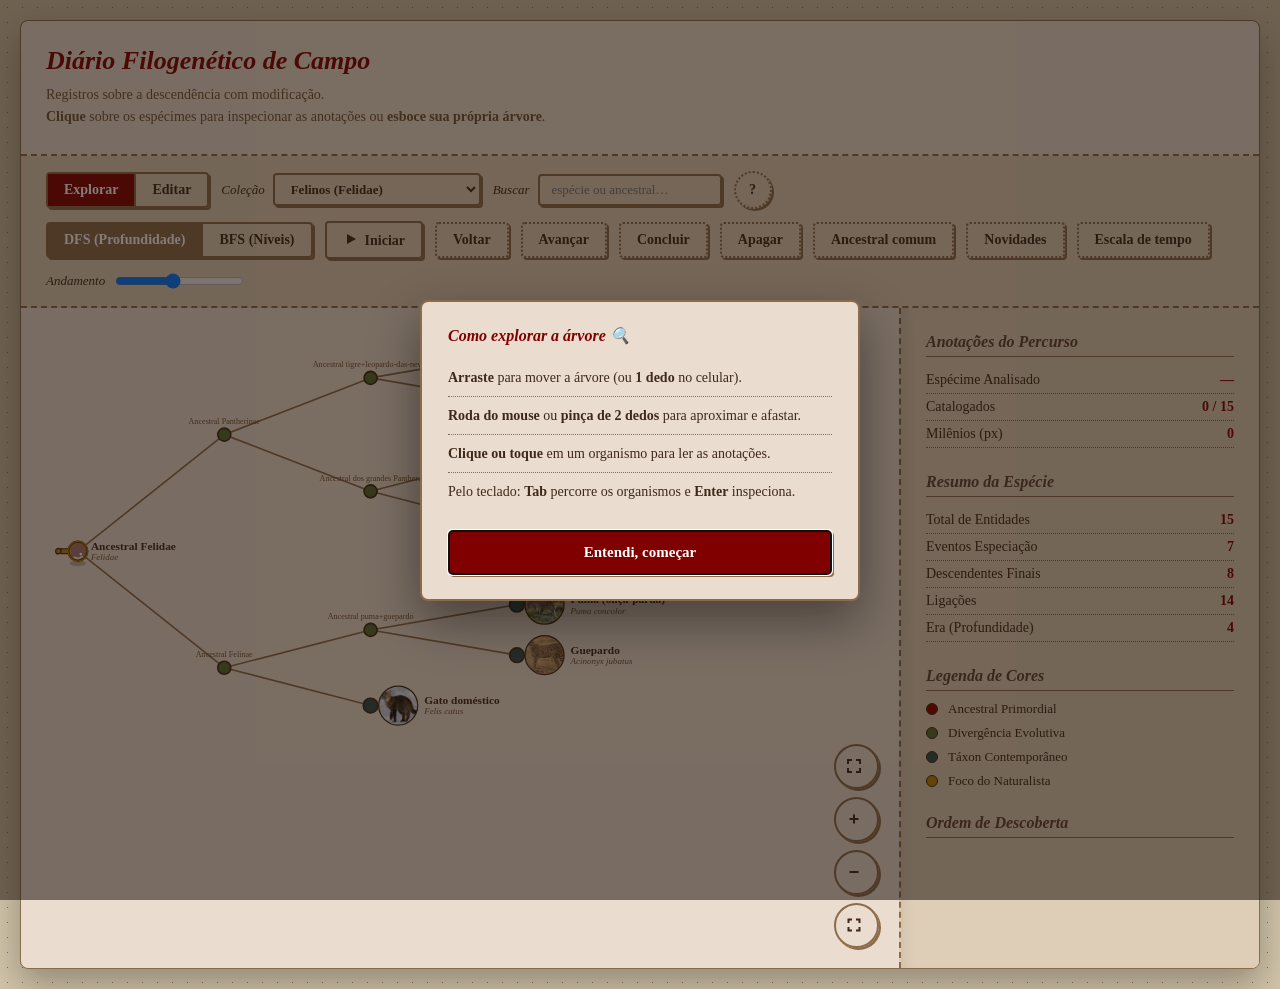
==== commit ee47e35a: "feat: Refatoracao em arquivos + acessibilidade, persistencia, undo/redo, testes e melhorias mobile" ====
--- a/index.html
+++ b/index.html
@@ -4,210 +4,23 @@
 <meta charset="UTF-8">
 <meta name="viewport" content="width=device-width, initial-scale=1.0">
 <title>Robô Explorador</title>
-<style>
-  :root{
-    --bg:#d1c4a9; --panel:#eaddcf; --panel2:#dfceb7; --ink:#3e2819;
-    --muted:#705335; --line:#8b6b4a; --accent:#5c4033; --accent2:#800000;
-    --root:#8b0000; --internal:#556b2f; --leaf:#2f4f4f; --robot:#b8860b;
-    --visited:#800000;
-  }
-  *{box-sizing:border-box}
-  
-  body{margin:0;font-family:"Georgia", "Times New Roman", serif;background:var(--bg);color:var(--ink);
-    background-image: radial-gradient(#8b6b4a 0.5px, transparent 0.5px); background-size: 15px 15px;
-    padding: 20px;}
-    
-  header{padding:25px;border-bottom:2px dashed var(--line);background:transparent;}
-  header h1{margin:0;font-size:26px;font-style:italic;color:var(--accent2)}
-  header p{margin:8px 0 0;color:var(--muted);font-size:14px;line-height:1.6}
-  
-  /* Adicionado overflow e radius para a caixa ser blindada e não vazar de jeito nenhum */
-  .book-container { max-width: 1300px; margin: 0 auto; background: var(--panel); box-shadow: 0 15px 35px rgba(0,0,0,0.3); border: 1px solid var(--line); border-radius: 8px; overflow: hidden; }
-
-  /* Adicionado min-height para garantir que sempre tenha respiro em telas pequenas */
-  .wrap{display:flex;gap:0;height:calc(100vh - 240px); min-height:400px; flex-wrap:wrap;}
-  
-  /* A MÁGICA ESTÁ AQUI: min-height: 0 impede que o SVG empurre a caixa para baixo */
-  .stage{flex:1 1 640px;min-width:340px;min-height:0;position:relative;background:transparent;overflow:hidden;}
-  
-  .side{flex:0 0 360px;background:var(--panel2);border-left:2px dashed var(--line);
-    padding:25px;overflow:auto;max-height:calc(100vh - 240px); box-shadow:inset 10px 0 15px -10px rgba(0,0,0,0.1)}
-    
-  /* position absolute e top/left força a árvore a respeitar exatamente as 4 paredes da stage */
-  #svg{position:absolute;top:0;left:0;width:100%;height:100%;display:block;overflow:hidden;
-    touch-action:none;-webkit-user-select:none;user-select:none;}
-  
-  .controls{display:flex;flex-wrap:wrap;gap:12px;align-items:center;
-    padding:15px 25px;background:var(--panel2);border-bottom:2px dashed var(--line)}
-    
-  button{background:transparent;color:var(--ink);border:2px solid var(--line);padding:8px 16px;
-    border-radius:4px;font-weight:bold;cursor:pointer;font-size:14px;font-family:"Georgia",serif;
-    transition:all 0.2s; box-shadow: 2px 2px 0 var(--line);}
-  button:hover{background:var(--line);color:#fff; transform:translate(-1px,-1px); box-shadow: 3px 3px 0 var(--accent);}
-  button:active{transform:translate(2px,2px); box-shadow:0 0 0 var(--line);}
-  button:disabled{opacity:.4;cursor:not-allowed;box-shadow:none;}
-  button.ghost{border-style:dotted;}
-  button.danger{border-color:var(--accent2);color:var(--accent2);}
-  button.danger:hover{background:var(--accent2);color:#fff;}
-  
-  .ic{width:16px;height:16px;vertical-align:-2px;margin-right:6px;fill:none;stroke:currentColor;stroke-width:2;}
-  .ic-lg{width:22px;height:22px;vertical-align:-4px;margin-right:8px}
-  .ic-fill{fill:currentColor;stroke:none}
-  
-  .seg{display:flex;border:2px solid var(--line);border-radius:4px; box-shadow: 2px 2px 0 var(--line);}
-  .seg button{border:none;border-right:2px solid var(--line);box-shadow:none;border-radius:0;}
-  .seg button:last-child{border:none;}
-  .seg button.active{background:var(--line);color:#fff;}
-  #modeSeg button.active{background:var(--accent2);color:#fff;}
-  
-  label.lbl{font-size:13px;color:var(--ink);display:flex;align-items:center;gap:8px;font-style:italic;}
-
-  select {
-    background: transparent; color: var(--ink); border: 2px solid var(--line);
-    padding: 6px 12px; border-radius: 4px; font-weight: bold; cursor: pointer;
-    font-size: 13px; font-family: "Georgia", serif; transition: all 0.2s;
-    box-shadow: 2px 2px 0 var(--line); outline: none;
-  }
-  select:hover { border-color: var(--accent); }
-  select:focus { border-color: var(--accent2); box-shadow: 2px 2px 0 var(--accent2); }
-  select option { background: var(--panel); color: var(--ink); font-weight: normal; }
-  
-  h2{font-size:16px;font-style:italic;color:var(--accent); border-bottom:1px solid var(--line);padding-bottom:5px; margin:25px 0 10px;}
-  h2:first-child{margin-top:0}
-  
-  .stat{display:flex;justify-content:space-between;font-size:14px;padding:5px 0; border-bottom:1px dotted var(--line)}
-  .stat b{color:var(--accent2);}
-  
-  .legend{display:flex;flex-direction:column;gap:8px;font-size:13px}
-  .legend div{display:flex;align-items:center;gap:10px}
-  .dot{width:12px;height:12px;border-radius:50%;flex:0 0 auto; border:1px solid var(--ink);}
-  
-  ol.order{margin:0;padding-left:25px;font-size:14px; font-family:"Courier New", monospace;}
-  ol.order li{padding:4px 0;color:var(--muted)}
-  ol.order li.cur{color:var(--accent2);font-weight:bold;}
-  ol.order li b{color:var(--ink);font-family:"Georgia", serif;}
-  
-  .badge{font-size:10px;padding:2px 8px;border-radius:2px;margin-left:6px;border:1px solid currentColor;}
-  .b-root{color:var(--root); background:transparent;}
-  .b-int{color:var(--internal); background:transparent;}
-  .b-leaf{color:var(--leaf); background:transparent;}
-  
-  .node-label{font-size:14px;fill:var(--ink); font-weight:bold;}
-  .node-sci{font-size:11px;font-style:italic;fill:var(--muted)}
-  .int-label{font-size:10px;fill:var(--muted)}
-  .edge{stroke:var(--line);stroke-width:2;fill:none; stroke-linecap:round;}
-  .edge.walked{stroke:var(--visited);stroke-width:4;}
-  
-  .field{margin-bottom:15px}
-  .field label{display:block;font-size:13px;color:var(--ink);margin-bottom:5px;font-style:italic;}
-  .field input[type=text],.field textarea{width:100%;padding:10px;background:rgba(255,255,255,0.3);
-    border:1px solid var(--line);color:var(--ink);font-size:14px;font-family:inherit;}
-  .field input[type=text]:focus,.field textarea:focus{outline:none;border-color:var(--accent2); background:#fff;}
-  
-  .editbtns{display:flex;gap:8px;flex-wrap:wrap;margin-top:10px}
-  .hint{font-size:13px;color:var(--ink);font-style:italic;line-height:1.6; border:1px solid var(--line);padding:15px;margin-bottom:15px; background:rgba(255,255,255,0.2);}
-  #editPreview{display:none;width:100%;max-height:160px;object-fit:cover;border:3px solid #fff; box-shadow:2px 2px 10px rgba(0,0,0,0.2); margin-top:10px;}
-  
-  #infoCard{display:none;position:absolute;top:20px;left:20px;width:min(320px, calc(100% - 40px));z-index:20;
-    background:var(--panel);border:2px solid var(--line);box-shadow:5px 5px 15px rgba(0,0,0,0.3);padding:20px;
-    max-height:calc(100vh - 300px);overflow:auto;}
-  #infoClose{position:absolute;top:8px;right:8px;width:28px;height:28px;line-height:1;
-    padding:0;font-size:20px;border:1px solid var(--line);background:var(--panel2);color:var(--ink);
-    border-radius:50%;cursor:pointer;box-shadow:none;display:flex;align-items:center;justify-content:center;}
-  #infoClose:hover{background:var(--accent2);color:#fff;transform:none;}
-  #infoAno{display:none;font-size:12px;color:var(--muted);font-style:italic;margin-top:10px;}
-  #infoTax{display:none;margin-top:12px;font-size:12.5px;line-height:1.6;}
-  #infoTax .tax-title{font-weight:bold;font-variant:small-caps;letter-spacing:.5px;color:var(--accent2);
-    border-top:1px solid var(--line);padding-top:8px;margin-bottom:5px;}
-  #infoTax .tax-rank{color:var(--muted);}
-  #infoTax .tax-val{color:var(--ink);font-weight:bold;}
-  #infoTax .tax-val.sci{font-style:italic;}
-  
-  #zoomCtrls{position:absolute;bottom:20px;right:20px;display:flex;flex-direction:column;gap:8px;z-index:20}
-  #zoomCtrls button{width:45px;height:45px;padding:0;display:flex;align-items:center;justify-content:center; border-radius:50%;}
-  
-  #infoImg{display:none;width:100%;max-height:180px;object-fit:cover;border:4px solid #fff; box-shadow:2px 2px 10px rgba(0,0,0,0.2); margin-bottom:15px;}
-  #infoName{font-size:20px;font-weight:bold;color:var(--accent2); font-style:italic;}
-  #infoSci{font-size:13px;color:var(--muted);margin:4px 0 12px; font-family:"Courier New", monospace;}
-  #infoDesc{font-size:14px;line-height:1.6;color:var(--ink)}
-  
-  #tip{position:fixed;z-index:50;max-width:300px;background:#fff;color:var(--ink);
-    border:1px solid var(--line);padding:10px;font-size:13px;font-style:italic; box-shadow:3px 3px 10px rgba(0,0,0,0.1);
-    opacity:0;transition:opacity .15s;pointer-events:none}
-  #tip.show{opacity:1}
-
-  /* --- recursos educacionais --- */
-  button.tgl.active{background:var(--accent2);color:#fff;box-shadow:2px 2px 0 var(--accent);}
-  #hintBar{position:absolute;top:16px;left:50%;transform:translateX(-50%);z-index:18;display:none;
-    background:var(--accent2);color:#fff;padding:8px 16px;border-radius:4px;font-size:13px;font-style:italic;
-    box-shadow:3px 3px 8px rgba(0,0,0,0.25);max-width:80%;text-align:center;}
-  .clade-box{fill:var(--accent2);fill-opacity:0.07;stroke:var(--accent2);stroke-width:1.5;stroke-dasharray:6 4;}
-  .clade-cap{font-size:12px;font-weight:bold;font-style:italic;fill:var(--accent2);}
-  .trait-tag{font-size:10px;fill:#1c7293;font-style:italic;}
-  .trait-mark{fill:#1c7293;stroke:#fff;stroke-width:1;}
-  .mrca-path{stroke:#b8860b;stroke-width:5;fill:none;stroke-linecap:round;opacity:0.85;}
-  .mrca-pick{fill:none;stroke:#1c7293;stroke-width:3;}
-  .mrca-result{fill:none;stroke:#b8860b;stroke-width:3;}
-  .mrca-cap{font-size:11px;font-weight:bold;fill:#8a5a00;}
-  .axis-line{stroke:var(--line);stroke-width:1;}
-  .axis-grid{stroke:var(--line);stroke-width:0.5;stroke-dasharray:3 5;opacity:0.5;}
-  .axis-label{font-size:10px;fill:var(--muted);}
-  .axis-title{font-size:11px;fill:var(--muted);font-style:italic;}
-  #infoTrait{display:none;font-size:13px;line-height:1.5;color:#1c7293;font-style:italic;margin-top:10px;
-    border-left:3px solid #1c7293;padding-left:8px;}
-  #infoAge{display:none;font-size:12px;color:var(--muted);font-style:italic;margin-top:8px;}
-  .locate-ring{fill:none;stroke:var(--robot);stroke-width:3;stroke-dasharray:4 3;}
-  .search-wrap{position:relative;display:inline-block;}
-  #searchInput{background:transparent;color:var(--ink);border:2px solid var(--line);
-    padding:6px 12px;border-radius:4px;font-size:13px;font-family:"Georgia",serif;
-    box-shadow:2px 2px 0 var(--line);outline:none;min-width:170px;}
-  #searchInput:hover{border-color:var(--accent);}
-  #searchInput:focus{border-color:var(--accent2);box-shadow:2px 2px 0 var(--accent2);}
-  #searchSuggest{position:absolute;top:calc(100% + 3px);left:0;right:0;z-index:60;display:none;
-    min-width:210px;background:var(--panel);border:2px solid var(--line);border-radius:4px;
-    max-height:174px;overflow:auto;box-shadow:4px 6px 14px rgba(0,0,0,0.28);}
-  #searchSuggest.show{display:block;}
-  #searchSuggest .opt{padding:5px 10px;cursor:pointer;border-bottom:1px dotted var(--line);}
-  #searchSuggest .opt:last-child{border-bottom:none;}
-  #searchSuggest .opt:hover,#searchSuggest .opt.active{background:var(--accent2);color:#fff;}
-  #searchSuggest .opt .nm{font-size:13px;font-weight:bold;}
-  #searchSuggest .opt .kind{font-size:10px;font-weight:normal;opacity:.65;font-style:italic;}
-  #searchSuggest .opt .sci{display:block;font-size:11px;font-style:italic;color:var(--muted);font-family:"Courier New",monospace;}
-  #searchSuggest .opt:hover .sci,#searchSuggest .opt.active .sci{color:#f0e0d0;}
-
-  /* lupa do naturalista: balanço, brilho e efeitos de chegada */
-  @keyframes magbob{0%,100%{transform:translateY(0)}50%{transform:translateY(-2.2px)}}
-  .mag-bob{animation:magbob 1.1s ease-in-out infinite;}
-  @keyframes magglint{0%,100%{opacity:.25}50%{opacity:1}}
-  .mag-glint{animation:magglint 1.5s ease-in-out infinite;}
-  @keyframes rippleAnim{from{r:10px;opacity:.85}to{r:36px;opacity:0}}
-  .ripple{animation:rippleAnim .62s ease-out forwards;}
-  @keyframes popAnim{0%{transform:scale(1)}45%{transform:scale(1.75)}100%{transform:scale(1)}}
-  .node-pop{animation:popAnim .42s ease-out; transform-box:fill-box; transform-origin:center;}
-  @keyframes bubbleAnim{0%{opacity:0}14%{opacity:1}72%{opacity:1}100%{opacity:0}}
-  .speech{animation:bubbleAnim 1.45s ease forwards;}
-
-  /* responsividade: em telas estreitas empilha e garante altura da árvore */
-  @media (max-width: 1040px){
-    .wrap{height:auto;}
-    .stage{flex:1 1 100%; min-width:0; height:62vh; min-height:340px;}
-    .side{flex:1 1 100%; max-height:none; border-left:none; border-top:2px dashed var(--line);
-      box-shadow:none;}
-    .book-container{overflow:visible;}
-    #infoCard{max-height:calc(62vh - 40px);}
-  }
-  /* telas de celular: menos padding e cabeçalho/controles mais compactos */
-  @media (max-width: 560px){
-    body{padding:8px;}
-    header{padding:18px;}
-    header h1{font-size:22px;}
-    .controls{padding:12px 15px;gap:8px;}
-    .side{padding:18px;}
-  }
-</style>
+<link rel="stylesheet" href="style.css">
 </head>
 <body>
 <div id="tip"></div>
+
+<div id="tutorial" role="dialog" aria-modal="true" aria-labelledby="tutTitle" hidden>
+  <div class="tut-card">
+    <h2 id="tutTitle">Como explorar a árvore 🔍</h2>
+    <ul>
+      <li><b>Arraste</b> para mover a árvore (ou <b>1 dedo</b> no celular).</li>
+      <li><b>Roda do mouse</b> ou <b>pinça de 2 dedos</b> para aproximar e afastar.</li>
+      <li><b>Clique ou toque</b> em um organismo para ler as anotações.</li>
+      <li>Pelo teclado: <b>Tab</b> percorre os organismos e <b>Enter</b> inspeciona.</li>
+    </ul>
+    <button id="tutClose">Entendi, começar</button>
+  </div>
+</div>
 
 <div class="book-container">
   <header>
@@ -242,6 +55,8 @@
       </span>
     </label>
 
+    <button id="helpBtn" class="ghost" title="Como usar" aria-label="Como usar" data-tip="Mostra as dicas de navegação.">?</button>
+
     <span id="exploreControls" style="display:flex;gap:12px;align-items:center;flex-wrap:wrap">
       <div class="seg" id="algoSeg">
         <button data-algo="dfs" class="active" data-tip="Busca em Profundidade. Seguindo a linhagem contínua.">DFS (Profundidade)</button>
@@ -252,15 +67,20 @@
       <button id="stepBtn" class="ghost" data-tip="Avança um passo do robô.">Avançar</button>
       <button id="finishBtn" class="ghost" data-tip="Pula direto para o fim, sem esperar o robô percorrer tudo.">Concluir</button>
       <button id="resetBtn" class="ghost">Apagar</button>
-      <button id="mrcaBtn" class="ghost tgl" data-tip="Selecione duas espécies para ver o ancestral comum mais recente (ACR).">Ancestral comum</button>
-      <button id="traitBtn" class="ghost tgl" data-tip="Mostra as novidades evolutivas que surgiram em cada ramo.">Novidades</button>
-      <button id="timeBtn" class="ghost tgl" data-tip="Posiciona os nós por tempo (milhões de anos). Requer dados de idade nos ancestrais.">Escala de tempo</button>
+      <button id="moreBtn" class="ghost" aria-expanded="false" aria-controls="moreTools" data-tip="Mais ferramentas de estudo.">⋯ Mais</button>
+      <span id="moreTools">
+        <button id="mrcaBtn" class="ghost tgl" data-tip="Selecione duas espécies para ver o ancestral comum mais recente (ACR).">Ancestral comum</button>
+        <button id="traitBtn" class="ghost tgl" data-tip="Mostra as novidades evolutivas que surgiram em cada ramo.">Novidades</button>
+        <button id="timeBtn" class="ghost tgl" data-tip="Posiciona os nós por tempo (milhões de anos). Requer dados de idade nos ancestrais.">Escala de tempo</button>
+      </span>
       <label class="lbl">Andamento
         <input type="range" id="speed" min="1" max="10" value="5">
       </label>
     </span>
 
     <span id="editControls" style="display:none;gap:12px;align-items:center;flex-wrap:wrap">
+      <button id="undoBtn" class="ghost" data-tip="Desfazer (Ctrl+Z)" disabled>Desfazer</button>
+      <button id="redoBtn" class="ghost" data-tip="Refazer (Ctrl+Y)" disabled>Refazer</button>
       <button id="newBtn" class="ghost">Nova Árvore</button>
       <button id="exampleBtn" class="ghost">Carregar Felidae</button>
       <button id="importBtn" class="ghost">Importar</button>
@@ -272,8 +92,9 @@
 
   <div class="wrap">
     <div class="stage">
-      <svg id="svg" viewBox="0 0 960 600" preserveAspectRatio="xMinYMin meet"></svg>
-      <div id="hintBar"></div>
+      <svg id="svg" viewBox="0 0 960 600" preserveAspectRatio="xMinYMin meet" tabindex="-1"
+           role="group" aria-label="Árvore filogenética interativa. Use Tab para navegar entre os organismos e Enter para inspecionar."></svg>
+      <div id="hintBar" role="status" aria-live="polite"></div>
       <div id="infoCard">
         <button id="infoClose" title="Fechar">&times;</button>
         <img id="infoImg" alt="">
@@ -287,9 +108,10 @@
         <div id="infoTax"></div>
       </div>
       <div id="zoomCtrls">
-        <button id="zoomIn" title="Aproximar"><svg class="ic" viewBox="0 0 16 16"><line x1="8" y1="3.5" x2="8" y2="12.5"/><line x1="3.5" y1="8" x2="12.5" y2="8"/></svg></button>
-        <button id="zoomOut" title="Afastar"><svg class="ic" viewBox="0 0 16 16"><line x1="3.5" y1="8" x2="12.5" y2="8"/></svg></button>
-        <button id="zoomReset" title="Redefinir zoom"><svg class="ic" viewBox="0 0 16 16"><path d="M2.5 6V2.5H6"/><path d="M13.5 6V2.5H10"/><path d="M2.5 10v3.5H6"/><path d="M13.5 10v3.5H10"/></svg></button>
+        <button id="fullBtn" title="Tela cheia" aria-label="Tela cheia"><svg class="ic" viewBox="0 0 16 16" aria-hidden="true"><path d="M2 6V2h4"/><path d="M14 6V2h-4"/><path d="M2 10v4h4"/><path d="M14 10v4h-4"/></svg></button>
+        <button id="zoomIn" title="Aproximar" aria-label="Aproximar"><svg class="ic" viewBox="0 0 16 16" aria-hidden="true"><line x1="8" y1="3.5" x2="8" y2="12.5"/><line x1="3.5" y1="8" x2="12.5" y2="8"/></svg></button>
+        <button id="zoomOut" title="Afastar" aria-label="Afastar"><svg class="ic" viewBox="0 0 16 16" aria-hidden="true"><line x1="3.5" y1="8" x2="12.5" y2="8"/></svg></button>
+        <button id="zoomReset" title="Redefinir zoom" aria-label="Redefinir zoom"><svg class="ic" viewBox="0 0 16 16" aria-hidden="true"><path d="M2.5 6V2.5H6"/><path d="M13.5 6V2.5H10"/><path d="M2.5 10v3.5H6"/><path d="M13.5 10v3.5H10"/></svg></button>
       </div>
     </div>
     
@@ -300,7 +122,7 @@
           <img id="curPhoto" alt="" style="width:100%;max-height:160px;object-fit:cover;border:4px solid #fff; box-shadow:2px 2px 10px rgba(0,0,0,0.2);">
           <div id="curPhotoCap" style="font-size:12px;font-family:'Courier New',monospace;color:var(--muted);margin-top:8px"></div>
         </div>
-        <div class="stat"><span>Espécime Analisado</span><b id="curNode">—</b></div>
+        <div class="stat" aria-live="polite" aria-atomic="true"><span>Espécime Analisado</span><b id="curNode">—</b></div>
         <div class="stat"><span>Catalogados</span><b id="visCount">0 / 0</b></div>
         <div class="stat"><span>Milênios (px)</span><b id="dist">0</b></div>
 
@@ -376,907 +198,7 @@
   </div>
 </div>
 
-<script>
-// taxonomia dos felinos (Reino..Família são iguais; variam Gênero e Espécie)
-const felTax=(genero,especie)=>({Reino:"Animalia",Filo:"Chordata",Classe:"Mammalia",
-  Ordem:"Carnivora","Família":"Felidae","Gênero":genero,"Espécie":especie});
-
-const EXAMPLE = {
-  name:"Ancestral Felidae", sci:"Felidae", age:11, trait:"Garras retráteis e dentição hipercarnívora", desc:"Ancestral comum de todos os felinos, que viveu há cerca de 11 milhões de anos. Deu origem a duas grandes linhagens: os grandes felinos (Pantherinae) e os felinos menores (Felinae).", children:[
-    { name:"Ancestral Pantherinae", sci:"Pantherinae", age:6.4, trait:"Hióide flexível na laringe — permite rugir", desc:"Ancestral da subfamília dos grandes felinos, que inclui o gênero Panthera (leão, tigre, onça, leopardo) e o leopardo-das-neves.", children:[
-        { name:"Ancestral tigre+leopardo-das-neves", age:3.9, desc:"Ponto de especiação que separou a linhagem do tigre e do leopardo-das-neves das demais.", children:[
-            { name:"Tigre", sci:"Panthera tigris", ano:"1758 (Linnaeus)", tax:felTax("Panthera","Panthera tigris"), desc:"O maior felino vivo. Vive na Ásia e é facilmente reconhecido pelas listras. Está criticamente ameaçado.", img:"imagens/tigre.jpg" },
-            { name:"Leopardo-das-neves", sci:"Panthera uncia", ano:"1775 (Schreber)", tax:felTax("Panthera","Panthera uncia"), desc:"Felino das montanhas da Ásia Central, com pelagem espessa e cauda longa para equilíbrio na neve.", img:"imagens/leopardo_neves.jpg" }
-        ]},
-        { name:"Ancestral dos grandes Panthera", age:4.6, desc:"Ancestral que originou onça-pintada, leão e leopardo.", children:[
-            { name:"Onça-pintada", sci:"Panthera onca", ano:"1758 (Linnaeus)", tax:felTax("Panthera","Panthera onca"), desc:"O maior felino das Américas. Tem a mordida mais forte entre os felinos em relação ao tamanho.", img:"imagens/onca.jpg" },
-            { name:"Ancestral leão+leopardo", age:3.0, desc:"Ponto de especiação que separou o leão do leopardo — espécies-irmãs geneticamente muito próximas.", children:[
-                { name:"Leão", sci:"Panthera leo", ano:"1758 (Linnaeus)", tax:felTax("Panthera","Panthera leo"), desc:"Único felino social, vivendo em alcateias. Habita savanas africanas e uma pequena região da Índia.", img:"imagens/leao.jpg" },
-                { name:"Leopardo", sci:"Panthera pardus", ano:"1758 (Linnaeus)", tax:felTax("Panthera","Panthera pardus"), desc:"Felino de ampla distribuição (África e Ásia), ótimo escalador que costuma levar presas para as árvores.", img:"imagens/leopardo.jpg" }
-            ]}
-        ]}
-    ]},
-    { name:"Ancestral Felinae", sci:"Felinae", age:8.5, trait:"Ronronam de forma contínua; não rugem", desc:"Ancestral da subfamília dos felinos de pequeno e médio porte, incluindo o puma, o guepardo e o gato doméstico.", children:[
-        { name:"Ancestral puma+guepardo", age:6.7, desc:"Ancestral da linhagem do puma, que também deu origem ao guepardo.", children:[
-            { name:"Puma (onça-parda)", sci:"Puma concolor", ano:"1771 (Linnaeus)", tax:felTax("Puma","Puma concolor"), desc:"Grande felino das Américas, mas geneticamente mais próximo dos felinos pequenos. Tem enorme distribuição, do Canadá à Patagônia.", img:"imagens/puma.jpg" },
-            { name:"Guepardo", sci:"Acinonyx jubatus", ano:"1775 (Schreber)", tax:felTax("Acinonyx","Acinonyx jubatus"), trait:"Garras semirretráteis e corpo para corrida (>100 km/h)", desc:"O animal terrestre mais rápido, atingindo mais de 100 km/h. Corpo esguio adaptado à corrida.", img:"imagens/guepardo.jpg" }
-        ]},
-        { name:"Gato doméstico", sci:"Felis catus", ano:"1758 (Linnaeus)", tax:felTax("Felis","Felis catus"), desc:"Descende do gato-selvagem-africano, domesticado há cerca de 10 mil anos. Hoje é um dos animais de estimação mais comuns do mundo.", img:"imagens/gato.jpg" }
-    ]}
-  ]
-};
-
-function serialize(n){
-  const o={ name:n.name||"" };
-  if(n.sci) o.sci=n.sci;
-  if(n.ano) o.ano=n.ano;
-  if(typeof n.age==='number') o.age=n.age;
-  if(n.tax && Object.keys(n.tax).length) o.tax={...n.tax};
-  if(n.trait) o.trait=n.trait;
-  if(n.desc) o.desc=n.desc;
-  if(n.img) o.img=n.img;
-  if(n.children && n.children.length) o.children=n.children.map(serialize);
-  return o;
-}
-const clone = n => serialize(n);
-
-// converte texto "Rank: valor" (uma linha cada) <-> objeto de classificação
-function parseTax(text){
-  const o={};
-  (text||'').split('\n').forEach(line=>{
-    const i=line.indexOf(':');
-    if(i>0){ const k=line.slice(0,i).trim(), v=line.slice(i+1).trim(); if(k&&v) o[k]=v; }
-  });
-  return Object.keys(o).length?o:undefined;
-}
-function taxToText(tax){ return tax?Object.entries(tax).map(([k,v])=>k+': '+v).join('\n'):''; }
-
-const NS='http://www.w3.org/2000/svg';
-const LEFT=70, LEVEL=180, TOP=55, LEAFGAP=62;
-const svg=document.getElementById('svg');
-function el(t,a){ const e=document.createElementNS(NS,t); for(const k in a) e.setAttribute(k,a[k]); return e; }
-function $(id){ return document.getElementById(id); }
-
-const IC={
-  play :'<svg class="ic ic-fill" viewBox="0 0 16 16"><path d="M4 3l9 5-9 5z"/></svg>',
-  pause:'<svg class="ic ic-fill" viewBox="0 0 16 16"><rect x="4" y="3" width="3" height="10"/><rect x="9" y="3" width="3" height="10"/></svg>',
-  check:'<svg class="ic" viewBox="0 0 16 16"><path d="M3 8.5l3.2 3.2L13 5"/></svg>'
-};
-
-let tree = clone(EXAMPLE);
-let allNodes=[], edges=[], nodeEls=new Map(), edgeEls=new Map(), robot=null;
-let totalNodes=0, totalEdges=0, maxDepth=0, leaves=0, internals=0, W=960, H=600;
-let editMode=false, selectedId=null;
-let algo='dfs', waypoints=[], segIdx=0, t=0, playing=false, distance=0, order=[];
-let panX=0, panY=0, zoom=1, viewport=null, VBW=960, VBH=600;
-// recursos educacionais
-let cladeHiId=null, mrcaMode=false, mrcaPicks=[], mrcaResultId=null;
-let showTraits=false, timeScale=false, hasFullAges=false, useTimeLayout=false, maxAge=0;
-let robotX=null, robotY=null;
-let robotRot=null, robotAngle=180, dwellUntil=0;
-let locatedId=null;
-const TIMEW=700;
-
-function kind(n){ if(!n.parent) return 'root'; return (n.children&&n.children.length)?'int':'leaf'; }
-
-function layout(){
-  // idades completas? (todo nó ancestral precisa de age numérico)
-  hasFullAges = true;
-  (function chk(n){ if(n.children && n.children.length){ if(typeof n.age!=='number') hasFullAges=false; n.children.forEach(chk); } })(tree);
-  maxAge = (typeof tree.age==='number')?tree.age:0;
-  useTimeLayout = timeScale && hasFullAges && maxAge>0;
-
-  let idc=0, leafIdx=0; maxDepth=0; leaves=0; internals=0; allNodes=[]; edges=[];
-  (function prep(n,depth,parent){
-    n.id=idc++; n.depth=depth; n.parent=parent;
-    maxDepth=Math.max(maxDepth,depth);
-    if(useTimeLayout){
-      const age = (n.children && n.children.length) ? n.age : 0; // folhas = presente (0)
-      n.x = LEFT + (maxAge-age)/maxAge*TIMEW;
-    } else {
-      n.x = LEFT + depth*LEVEL;
-    }
-    allNodes.push(n);
-    if(n.children && n.children.length){
-      internals++;
-      n.children.forEach(c=>{ prep(c,depth+1,n); edges.push([n,c]); });
-      n.y = n.children.reduce((s,c)=>s+c.y,0)/n.children.length;
-    } else { leaves++; n.y = TOP + (leafIdx++)*LEAFGAP; }
-  })(tree,0,null);
-  totalNodes=idc; totalEdges=Math.max(0,idc-1);
-  W = (useTimeLayout ? LEFT+TIMEW : LEFT + maxDepth*LEVEL) + 290;
-  H = TOP + Math.max(1,leaves)*LEAFGAP + (useTimeLayout?150:120);
-  VBW = W; VBH = Math.max(H,360);
-  svg.setAttribute('viewBox',`0 0 ${VBW} ${VBH}`);
-  updateTimeBtn();
-  updateSearchList();
-}
-
-function renderSVG(){
-  svg.innerHTML=''; nodeEls=new Map(); edgeEls=new Map();
-  viewport=el('g',{});
-
-  // eixo de tempo (fundo)
-  if(useTimeLayout && maxAge>0){
-    const axisY = TOP + (Math.max(1,leaves)-1)*LEAFGAP + 45;
-    const topY = TOP - 30;
-    const step = maxAge<=6?1 : maxAge<=16?2 : maxAge<=45?5 : 10;
-    for(let age=0; age<=maxAge+0.0001; age+=step){
-      const x = LEFT + (maxAge-age)/maxAge*TIMEW;
-      viewport.appendChild(el('line',{x1:x,y1:topY,x2:x,y2:axisY,class:'axis-grid'}));
-      const lb=el('text',{x:x,y:axisY+16,class:'axis-label','text-anchor':'middle'}); lb.textContent=(''+(Math.round(age*10)/10)); viewport.appendChild(lb);
-    }
-    viewport.appendChild(el('line',{x1:LEFT,y1:axisY,x2:LEFT+TIMEW,y2:axisY,class:'axis-line'}));
-    const ti=el('text',{x:LEFT+TIMEW/2,y:axisY+34,class:'axis-title','text-anchor':'middle'});
-    ti.textContent='← milhões de anos atrás (Mya)        presente →'; viewport.appendChild(ti);
-  }
-
-  // caixa do clado destacado (fundo)
-  if(cladeHiId!=null && !editMode){
-    const node=allNodes.find(n=>n.id===cladeHiId);
-    if(node && node.children && node.children.length){
-      const cl=collectClade(node);
-      const xs=cl.map(d=>d.x), ys=cl.map(d=>d.y);
-      const minx=Math.min(...xs)-30, maxx=Math.max(...xs)+210, miny=Math.min(...ys)-30, maxy=Math.max(...ys)+30;
-      viewport.appendChild(el('rect',{x:minx,y:miny,width:maxx-minx,height:maxy-miny,rx:14,class:'clade-box'}));
-      const nEsp=cl.filter(d=>!(d.children&&d.children.length)).length;
-      const cap=el('text',{x:minx+10,y:miny-8,class:'clade-cap'});
-      cap.textContent='Clado: '+(node.sci||node.name)+'  ('+nEsp+(nEsp===1?' espécie':' espécies')+')';
-      viewport.appendChild(cap);
-    }
-  }
-
-  edges.forEach(([p,c])=>{
-    const ln=el('line',{x1:p.x,y1:p.y,x2:c.x,y2:c.y,class:'edge'});
-    viewport.appendChild(ln); edgeEls.set(c.id,ln);
-  });
-
-  // caminho do MRCA (acima das arestas base)
-  if(mrcaResultId!=null && mrcaPicks.length===2){
-    const m=allNodes.find(n=>n.id===mrcaResultId);
-    mrcaPicks.forEach(pid=>{
-      const start=allNodes.find(n=>n.id===pid); if(!start||!m) return;
-      const pth=pathUp(start,m);
-      for(let i=0;i<pth.length-1;i++){ const a=pth[i], b=pth[i+1];
-        viewport.appendChild(el('line',{x1:a.x,y1:a.y,x2:b.x,y2:b.y,class:'mrca-path'})); }
-    });
-  }
-
-  // novidades evolutivas nos ramos
-  if(showTraits){
-    edges.forEach(([p,c])=>{
-      if(!c.trait) return;
-      const mx=(p.x+c.x)/2, my=(p.y+c.y)/2;
-      viewport.appendChild(el('rect',{x:mx-3,y:my-3,width:6,height:6,transform:`rotate(45 ${mx} ${my})`,class:'trait-mark'}));
-      const tg=el('text',{x:mx,y:my-9,class:'trait-tag','text-anchor':'middle'}); tg.textContent=c.trait; viewport.appendChild(tg);
-    });
-  }
-
-  allNodes.forEach(n=>{
-    const k=kind(n);
-    const color = k==='root'?'var(--root)':k==='int'?'var(--internal)':'var(--leaf)';
-    const r = k==='leaf'?9 : k==='root'?12 : 8;
-    const g=el('g',{});
-    const circ=el('circle',{cx:n.x,cy:n.y,r:r,fill:color,stroke:'#3e2819','stroke-width':2});
-    g.appendChild(circ); nodeEls.set(n.id,circ);
-
-    if(n.img){
-      const R=24, cx=n.x+34, cy=n.y, clipId='clip'+n.id;
-      const cp=el('clipPath',{id:clipId}); cp.appendChild(el('circle',{cx:cx,cy:cy,r:R})); svg.appendChild(cp);
-      const im=el('image',{x:cx-R,y:cy-R,width:R*2,height:R*2,'clip-path':`url(#${clipId})`,preserveAspectRatio:'xMidYMid slice'});
-      im.setAttributeNS('http://www.w3.org/1999/xlink','href',n.img); im.setAttribute('href',n.img);
-      g.appendChild(im);
-      g.appendChild(el('circle',{cx:cx,cy:cy,r:R,fill:'none',stroke:'var(--ink)','stroke-width':1.5}));
-      const t1=el('text',{x:cx+R+8,y:n.y-2,class:'node-label'}); t1.textContent=n.name; g.appendChild(t1);
-      const t2=el('text',{x:cx+R+8,y:n.y+11,class:'node-sci'}); t2.textContent=n.sci||''; g.appendChild(t2);
-    } else if(k==='leaf' || k==='root'){
-      const t1=el('text',{x:n.x+16,y:n.y-2,class:'node-label'}); t1.textContent=n.name; g.appendChild(t1);
-      if(n.sci){ const t2=el('text',{x:n.x+16,y:n.y+11,class:'node-sci'}); t2.textContent=n.sci; g.appendChild(t2); }
-    } else {
-      const t1=el('text',{x:n.x,y:n.y-13,class:'int-label','text-anchor':'middle'}); t1.textContent=(n.name||'especiação'); g.appendChild(t1);
-    }
-
-    g.appendChild(el('circle',{cx:n.x,cy:n.y,r:20,fill:'transparent'}));
-    g.style.cursor='pointer';
-    g.addEventListener('click',()=>onNodeClick(n));
-    viewport.appendChild(g);
-  });
-
-  // marcadores do MRCA (acima dos nós): destaca cada espécie escolhida
-  mrcaPicks.forEach(pid=>{ const p=allNodes.find(n=>n.id===pid); if(p) viewport.appendChild(el('circle',{cx:p.x,cy:p.y,r:15,class:'mrca-pick'})); });
-  if(mrcaResultId!=null && mrcaPicks.length===2){
-    const m=allNodes.find(n=>n.id===mrcaResultId);
-    if(m){
-      viewport.appendChild(el('circle',{cx:m.x,cy:m.y,r:17,class:'mrca-result'}));
-      const cap=el('text',{x:m.x,y:m.y-22,class:'mrca-cap','text-anchor':'middle'}); cap.textContent='ACR'; viewport.appendChild(cap);
-    }
-  }
-
-  // anel de localização (busca)
-  if(locatedId!=null){ const n=allNodes.find(x=>x.id===locatedId); if(n) viewport.appendChild(el('circle',{cx:n.x,cy:n.y,r:22,class:'locate-ring'})); }
-
-  if(editMode && selectedId!=null){
-    const s=allNodes.find(x=>x.id===selectedId);
-    if(s) viewport.appendChild(el('circle',{cx:s.x,cy:s.y,r:16,fill:'none',stroke:'var(--accent2)','stroke-width':2,'stroke-dasharray':'4 4'}));
-  }
-
-  robot=el('g',{});
-  // sombra (não gira nem balança)
-  robot.appendChild(el('ellipse',{cx:0,cy:15,rx:10,ry:3.2,fill:'rgba(0,0,0,0.22)'}));
-  const bob=el('g',{class:'mag-bob'});
-  const rot=el('g',{class:'mag-rot'});
-  // haste (aponta para +x; a rotação a mantém atrás, com a lente na frente)
-  rot.appendChild(el('rect',{x:8,y:-3,width:15,height:6,rx:3,fill:'var(--robot)',stroke:'var(--ink)','stroke-width':1.5}));
-  rot.appendChild(el('circle',{cx:24,cy:0,r:3.4,fill:'var(--robot)',stroke:'var(--ink)','stroke-width':1.5}));
-  // lente
-  rot.appendChild(el('circle',{cx:0,cy:0,r:11,fill:'rgba(205,232,244,0.5)',stroke:'var(--robot)','stroke-width':3.5}));
-  rot.appendChild(el('circle',{cx:0,cy:0,r:11,fill:'none',stroke:'var(--ink)','stroke-width':1}));
-  // realce e brilho
-  rot.appendChild(el('path',{d:'M -5.5 -6.5 A 8.5 8.5 0 0 1 4.5 -7.5',fill:'none',stroke:'#ffffff','stroke-width':2,'stroke-linecap':'round',opacity:0.85}));
-  rot.appendChild(el('circle',{cx:-3.5,cy:-3.5,r:1.7,fill:'#fff',class:'mag-glint'}));
-  bob.appendChild(rot); robot.appendChild(bob);
-  viewport.appendChild(robot);
-  robotRot=rot;
-  if(editMode) robot.style.display='none';
-  if(robotX!=null) robot.setAttribute('transform',`translate(${robotX},${robotY})`);
-  robotRot.setAttribute('transform',`rotate(${robotAngle})`);
-
-  svg.appendChild(viewport);
-  applyTransform();
-}
-
-function applyTransform(){
-  if(viewport) viewport.setAttribute('transform',`translate(${panX} ${panY}) scale(${zoom})`);
-}
-function clampZoom(z){ return Math.max(0.3, Math.min(4, z)); }
-function zoomAt(sx, sy, newZoom){
-  newZoom=clampZoom(newZoom);
-  const cx=(sx-panX)/zoom, cy=(sy-panY)/zoom;
-  zoom=newZoom;
-  panX=sx-cx*zoom; panY=sy-cy*zoom;
-  applyTransform();
-}
-function resetView(){ panX=0; panY=0; zoom=1; applyTransform(); }
-
-function toViewBox(clientX, clientY){
-  const pt = svg.createSVGPoint();
-  pt.x = clientX;
-  pt.y = clientY;
-  const ctm = svg.getScreenCTM();
-  if (ctm) {
-    const svgP = pt.matrixTransform(ctm.inverse());
-    return { x: svgP.x, y: svgP.y };
-  }
-  return { x: 0, y: 0 };
-}
-
-function buildDFS(){
-  const wp=[]; const seen=new Set();
-  (function go(n){
-    wp.push({x:n.x,y:n.y,id:n.id,arrive:!seen.has(n.id)}); seen.add(n.id);
-    if(n.children) n.children.forEach(c=>{ go(c); wp.push({x:n.x,y:n.y,id:n.id,arrive:false}); });
-  })(tree);
-  return wp;
-}
-function buildBFS(){
-  const wp=[]; const q=[tree];
-  while(q.length){ const n=q.shift(); wp.push({x:n.x,y:n.y,id:n.id,arrive:true});
-    if(n.children) n.children.forEach(c=>q.push(c)); }
-  return wp;
-}
-
-function resetState(){
-  stopAnim(); segIdx=0; t=0; distance=0; order=[]; dwellUntil=0; robotAngle=180;
-  waypoints = (algo==='dfs')?buildDFS():buildBFS();
-  allNodes.forEach(n=>{ const c=nodeEls.get(n.id); if(c){c.setAttribute('stroke','#3e2819');c.setAttribute('stroke-width',2);} });
-  edgeEls.forEach(e=>e.classList.remove('walked'));
-  if(robot && waypoints.length){ const p=waypoints[0]; placeRobot(p.x,p.y); }
-  $('playBtn').innerHTML=IC.play+'Iniciar'; delete $('playBtn').dataset.done;
-  refreshPanel(); renderOrder();
-}
-function placeRobot(x,y){ robotX=x; robotY=y; if(robot) robot.setAttribute('transform',`translate(${x},${y})`); }
-
-function markArrive(id){
-  if(order.includes(id)) return;
-  order.push(id);
-  const c=nodeEls.get(id); if(c){c.setAttribute('stroke','var(--visited)');c.setAttribute('stroke-width',3);}
-  renderOrder();
-}
-// orienta a lente para a direção do movimento (lente na frente, cabo atrás)
-function faceToward(a,b){
-  if(!robotRot || (a.x===b.x && a.y===b.y)) return;
-  const target=Math.atan2(b.y-a.y,b.x-a.x)*180/Math.PI + 180;
-  let d=((target-robotAngle+540)%360)-180;
-  robotAngle += d*0.3;
-  robotRot.setAttribute('transform',`rotate(${robotAngle})`);
-}
-// efeitos ao chegar num nó
-function ripple(x,y){
-  const c=el('circle',{cx:x,cy:y,r:10,fill:'none',stroke:'var(--robot)','stroke-width':2.5,class:'ripple'});
-  viewport.appendChild(c); setTimeout(()=>c.remove(),640);
-}
-function pulseNode(id){ const c=nodeEls.get(id); if(!c) return; c.classList.add('node-pop'); setTimeout(()=>c.classList.remove('node-pop'),440); }
-function speechBubble(node){
-  const leaf=!(node.children&&node.children.length);
-  let txt=(leaf?'Catalogado: ':'')+(node.name||'');
-  if(txt.length>34) txt=txt.slice(0,33)+'…';
-  const fs=11, w=txt.length*6.1+16, h=21, bx=node.x+18, by=node.y-36;
-  const g=el('g',{class:'speech'});
-  g.appendChild(el('path',{d:`M ${bx+8} ${by+h-1} l -9 11 l 15 -10 z`,fill:'#fff',stroke:'var(--line)','stroke-width':1}));
-  g.appendChild(el('rect',{x:bx,y:by,width:w,height:h,rx:6,fill:'#fff',stroke:'var(--line)','stroke-width':1.2}));
-  const t=el('text',{x:bx+8,y:by+14.5,fill:'var(--ink)'}); t.setAttribute('font-size',fs); t.setAttribute('font-family','Georgia, serif'); t.textContent=txt;
-  g.appendChild(t);
-  viewport.appendChild(g); setTimeout(()=>g.remove(),1460);
-}
-function onArrive(wp){
-  const n=allNodes.find(x=>x.id===wp.id); if(!n) return;
-  ripple(n.x,n.y); pulseNode(n.id); speechBubble(n);
-}
-let silentStep=false; // true durante reconstrução (Voltar) ou pulo ao fim (Concluir): sem efeitos visuais
-function stepSegment(){
-  if(order.length===0 && waypoints[0] && waypoints[0].arrive){ markArrive(waypoints[0].id); if(!silentStep) onArrive(waypoints[0]); }
-  if(segIdx>=waypoints.length-1) return;
-  const a=waypoints[segIdx], b=waypoints[segIdx+1];
-  distance += Math.hypot(b.x-a.x,b.y-a.y);
-  if(algo==='dfs'){ edgeEls.get(b.id)?.classList.add('walked'); edgeEls.get(a.id)?.classList.add('walked'); }
-  faceToward(a,b);
-  placeRobot(b.x,b.y); if(b.arrive){ markArrive(b.id); if(!silentStep) onArrive(b); }
-  segIdx++; t=0; refreshPanel();
-}
-// reconstrói o estado até ter dado exatamente `n` passos, sem efeitos
-function replaySteps(n){
-  stopAnim(); segIdx=0; t=0; distance=0; order=[]; dwellUntil=0; robotAngle=180;
-  allNodes.forEach(nd=>{ const c=nodeEls.get(nd.id); if(c){c.setAttribute('stroke','#3e2819');c.setAttribute('stroke-width',2);} });
-  edgeEls.forEach(e=>e.classList.remove('walked'));
-  if(robot && waypoints.length){ const p=waypoints[0]; placeRobot(p.x,p.y); }
-  silentStep=true;
-  for(let i=0;i<n && segIdx<waypoints.length-1;i++) stepSegment();
-  silentStep=false;
-  delete $('playBtn').dataset.done; // não estamos mais no estado "Concluído"
-  refreshPanel();
-}
-function stepBack(){
-  stopAnim();
-  if(segIdx<=0){ resetState(); return; }
-  replaySteps(segIdx-1);
-  $('playBtn').innerHTML = segIdx<=0 ? IC.play+'Iniciar' : 'Retomar Relato';
-}
-function finishWalk(){
-  stopAnim();
-  silentStep=true;
-  while(segIdx<waypoints.length-1) stepSegment();
-  silentStep=false;
-  refreshPanel();
-  $('playBtn').innerHTML=IC.check+'Concluído'; $('playBtn').dataset.done='1';
-}
-let raf=null,last=0;
-function stopAnim(){ if(raf){ cancelAnimationFrame(raf); raf=null; } playing=false; }
-function loop(ts){
-  if(!playing) return;
-  if(!last) last=ts;
-  if(ts<dwellUntil){ last=ts; raf=requestAnimationFrame(loop); return; } // pausa de "inspeção"
-  const dt=(ts-last)/1000; last=ts;
-  const speed=+$('speed').value;
-  if(order.length===0 && waypoints[0] && waypoints[0].arrive){ markArrive(waypoints[0].id); onArrive(waypoints[0]); }
-  if(segIdx>=waypoints.length-1){ stopAnim(); $('playBtn').innerHTML=IC.check+'Concluído'; $('playBtn').dataset.done='1'; return; }
-  const a=waypoints[segIdx], b=waypoints[segIdx+1];
-  const segLen=Math.hypot(b.x-a.x,b.y-a.y)||1;
-  faceToward(a,b);
-  t += (speed*120*dt)/segLen;
-  if(t>=1){
-    distance+=segLen; placeRobot(b.x,b.y);
-    if(algo==='dfs'){ edgeEls.get(b.id)?.classList.add('walked'); edgeEls.get(a.id)?.classList.add('walked'); }
-    if(b.arrive){ markArrive(b.id); onArrive(b); dwellUntil=ts+300; }
-    segIdx++; t=0;
-  } else { const e=t*t*(3-2*t); placeRobot(a.x+(b.x-a.x)*e, a.y+(b.y-a.y)*e); }
-  refreshPanel(); raf=requestAnimationFrame(loop);
-}
-
-function nodeName(id){ const n=allNodes.find(x=>x.id===id); return n?n.name:'—'; }
-function refreshPanel(){
-  const lastId = order.length?order[order.length-1]:null;
-  $('curNode').textContent = lastId!==null?nodeName(lastId):'—';
-  const box=$('photoBox'); const cur=lastId!==null?allNodes.find(n=>n.id===lastId):null;
-  if(cur && cur.img){ $('curPhoto').src=cur.img; $('curPhotoCap').textContent=cur.sci||''; box.style.display='block'; }
-  else box.style.display='none';
-  $('visCount').textContent = `${order.length} / ${totalNodes}`;
-  $('dist').textContent = Math.round(distance)+'';
-  $('tNodes').textContent=totalNodes; $('tInt').textContent=internals;
-  $('tLeaf').textContent=leaves; $('tEdges').textContent=totalEdges; $('tDepth').textContent=maxDepth;
-}
-function renderOrder(){
-  const ol=$('orderList'); ol.innerHTML='';
-  order.forEach((id,i)=>{
-    const n=allNodes.find(x=>x.id===id); if(!n) return; const k=kind(n);
-    const li=document.createElement('li');
-    const badge = k==='root'?'<span class="badge b-root">raiz</span>'
-                : k==='int'?'<span class="badge b-int">especiação</span>'
-                : '<span class="badge b-leaf">espécie</span>';
-    li.innerHTML=`<b>${n.name}</b>${badge}`;
-    if(i===order.length-1) li.className='cur';
-    ol.appendChild(li);
-  });
-}
-
-function showInfo(n){
-  const k=kind(n);
-  const img=$('infoImg');
-  if(n.img){ img.src=n.img; img.style.display='block'; } else img.style.display='none';
-  $('infoName').textContent=n.name||'';
-  const sci=$('infoSci'); sci.textContent=n.sci||''; sci.style.display=n.sci?'block':'none';
-  const bd = k==='root'?['raiz','b-root'] : k==='int'?['especiação','b-int'] : ['espécie','b-leaf'];
-  const badge=$('infoBadge'); badge.className='badge '+bd[1]; badge.textContent=bd[0];
-  $('infoDesc').textContent = n.desc || 'Ausência de anotações.';
-  // novidade evolutiva (sinapomorfia)
-  const tr=$('infoTrait');
-  if(n.trait){ tr.textContent='Novidade evolutiva neste ramo: '+n.trait; tr.style.display='block'; } else tr.style.display='none';
-  // ano / autoria
-  const ano=$('infoAno');
-  if(n.ano){ ano.textContent='Descrita em: '+n.ano; ano.style.display='block'; } else ano.style.display='none';
-  // idade / divergência
-  const ag=$('infoAge');
-  if(typeof n.age==='number' && n.age>0){ ag.textContent='Divergência estimada: ~'+n.age+' milhões de anos'; ag.style.display='block'; } else ag.style.display='none';
-  // classificação taxonômica
-  const tx=$('infoTax'); tx.innerHTML='';
-  if(n.tax && Object.keys(n.tax).length){
-    const t=document.createElement('div'); t.className='tax-title'; t.textContent='Classificação científica'; tx.appendChild(t);
-    for(const [rank,val] of Object.entries(n.tax)){
-      const row=document.createElement('div');
-      const rk=document.createElement('span'); rk.className='tax-rank'; rk.textContent=rank+': ';
-      const vl=document.createElement('span'); vl.className='tax-val'+(rank==='Espécie'?' sci':''); vl.textContent=val;
-      row.appendChild(rk); row.appendChild(vl); tx.appendChild(row);
-    }
-    tx.style.display='block';
-  } else tx.style.display='none';
-  $('infoCard').style.display='block';
-}
-function closeInfo(){ const c=$('infoCard'); if(c) c.style.display='none'; }
-$('infoClose').addEventListener('click',()=>{ closeInfo(); locatedId=null; if(cladeHiId!=null){ cladeHiId=null; } if(!editMode && !playing) renderSVG(); });
-
-// ---- recursos educacionais: clado, MRCA, tempo ----
-function collectClade(node){ const out=[]; (function go(n){ out.push(n); if(n.children) n.children.forEach(go); })(node); return out; }
-function ancestorsOf(node){ const a=[]; let c=node; while(c){ a.push(c); c=c.parent; } return a; }
-function computeMRCA(a,b){ const setA=new Set(ancestorsOf(a).map(n=>n.id)); let c=b; while(c){ if(setA.has(c.id)) return c; c=c.parent; } return null; }
-function pathUp(node,stop){ const p=[]; let c=node; while(c){ p.push(c); if(c===stop) break; c=c.parent; } return p; }
-
-function onNodeClick(n){
-  if(editMode){ selectNode(n.id); return; }
-  if(mrcaMode){ pickMRCA(n); return; }
-  locatedId=null;
-  showInfo(n);
-  cladeHiId = (n.children && n.children.length) ? n.id : null;
-  if(!playing) renderSVG();
-}
-function pickMRCA(n){
-  stopAnim();
-  if(mrcaPicks.includes(n.id)) mrcaPicks=mrcaPicks.filter(id=>id!==n.id);
-  else { mrcaPicks.push(n.id); if(mrcaPicks.length>2) mrcaPicks.shift(); }
-  mrcaResultId=null;
-  if(mrcaPicks.length===2){
-    const a=allNodes.find(x=>x.id===mrcaPicks[0]), b=allNodes.find(x=>x.id===mrcaPicks[1]);
-    const m=(a&&b)?computeMRCA(a,b):null; mrcaResultId=m?m.id:null;
-    if(m){ showInfo(m);
-      $('infoName').textContent=m.name;
-      $('infoDesc').textContent='Ancestral comum mais recente de “'+a.name+'” e “'+b.name+'”. '+(m.desc||'');
-    }
-  } else closeInfo();
-  updateMrcaHint();
-  renderSVG();
-}
-function updateMrcaHint(){
-  const hb=$('hintBar'); if(!hb) return;
-  if(!mrcaMode){ hb.style.display='none'; return; }
-  hb.style.display='block';
-  const names=mrcaPicks.map(id=>{ const n=allNodes.find(x=>x.id===id); return n?n.name:'?'; });
-  if(mrcaPicks.length===0) hb.textContent='Modo Ancestral Comum: clique em duas espécies para ver o ancestral comum mais recente (ACR).';
-  else if(mrcaPicks.length===1) hb.textContent='1ª seleção: '+names[0]+'. Agora clique na segunda espécie.';
-  else hb.textContent='ACR de '+names[0]+' e '+names[1]+' destacado. Clique em outra espécie para recomeçar.';
-}
-function updateTimeBtn(){
-  const btn=$('timeBtn'); if(!btn) return;
-  btn.disabled=!hasFullAges;
-  if(!hasFullAges && timeScale){ timeScale=false; btn.classList.remove('active'); }
-}
-function resetLearnState(){
-  cladeHiId=null; mrcaMode=false; mrcaPicks=[]; mrcaResultId=null; locatedId=null;
-  const mb=$('mrcaBtn'); if(mb) mb.classList.remove('active');
-  const hb=$('hintBar'); if(hb) hb.style.display='none';
-  const si=$('searchInput'); if(si) si.value='';
-}
-
-function sel(){ return allNodes.find(n=>n.id===selectedId); }
-function selectNode(id){ selectedId=id; updateEditorForm(); renderSVG(); }
-
-function updateEditorForm(){
-  const n=sel();
-  if(!n){ $('noSel').style.display='block'; $('editFields').style.display='none'; return; }
-  $('noSel').style.display='none'; $('editFields').style.display='block';
-  $('fName').value=n.name||'';
-  $('fSci').value=n.sci||'';
-  $('fAno').value=n.ano||'';
-  $('fAge').value=(typeof n.age==='number')?n.age:'';
-  $('fTrait').value=n.trait||'';
-  $('fTax').value=taxToText(n.tax);
-  $('fDesc').value=n.desc||'';
-  $('fImg').value=(n.img && !n.img.startsWith('data:'))?n.img:'';
-  const pv=$('editPreview');
-  if(n.img){ pv.src=n.img; pv.style.display='block'; } else pv.style.display='none';
-  $('delNode').disabled = !n.parent;
-  $('addSibling').disabled = !n.parent;
-}
-
-function cosmetic(){ layout(); renderSVG(); }
-function structural(){ layout(); renderSVG(); resetState(); }
-
-$('fName').addEventListener('input',()=>{ const n=sel(); if(n){ n.name=$('fName').value; cosmetic(); } });
-$('fSci').addEventListener('input',()=>{ const n=sel(); if(n){ n.sci=$('fSci').value; cosmetic(); } });
-$('fAno').addEventListener('input',()=>{ const n=sel(); if(n){ n.ano=$('fAno').value||undefined; } });
-$('fAge').addEventListener('input',()=>{ const n=sel(); if(n){ const v=parseFloat(($('fAge').value||'').replace(',','.')); n.age=isNaN(v)?undefined:v; cosmetic(); } });
-$('fTrait').addEventListener('input',()=>{ const n=sel(); if(n){ n.trait=$('fTrait').value||undefined; cosmetic(); } });
-$('fTax').addEventListener('input',()=>{ const n=sel(); if(n){ n.tax=parseTax($('fTax').value); } });
-$('fDesc').addEventListener('input',()=>{ const n=sel(); if(n){ n.desc=$('fDesc').value||undefined; } });
-$('fImg').addEventListener('input',()=>{ const n=sel(); if(n){ n.img=$('fImg').value||undefined; cosmetic();
-  const pv=$('editPreview'); if(n.img){pv.src=n.img;pv.style.display='block';}else pv.style.display='none'; } });
-$('fFile').addEventListener('change',e=>{
-  const f=e.target.files[0]; if(!f) return;
-  const reader=new FileReader();
-  reader.onload=()=>{ const n=sel(); if(n){ n.img=reader.result; cosmetic();
-    const pv=$('editPreview'); pv.src=reader.result; pv.style.display='block'; $('fImg').value=''; } };
-  reader.readAsDataURL(f);
-});
-$('addChild').addEventListener('click',()=>{
-  const n=sel(); if(!n) return;
-  if(!n.children) n.children=[];
-  const child={ name:'Novo', sci:'', children:[] };
-  n.children.push(child);
-  structural(); selectNode(child.id);
-});
-$('addSibling').addEventListener('click',()=>{
-  const n=sel(); if(!n || !n.parent) return;
-  const p=n.parent;
-  const sib={ name:'Novo', sci:'', children:[] };
-  p.children.splice(p.children.indexOf(n)+1, 0, sib);
-  structural(); selectNode(sib.id);
-});
-$('delNode').addEventListener('click',()=>{
-  const n=sel(); if(!n || !n.parent) return;
-  const p=n.parent; p.children=p.children.filter(c=>c!==n);
-  selectedId=null; structural(); selectNode(p.id);
-});
-
-$('newBtn').addEventListener('click',()=>{
-  if(!confirm('Começar uma nova árvore?')) return;
-  tree={ name:'Ancestral primordial', sci:'', children:[] }; selectedId=null; resetView(); structural();
-  if(editMode && tree.id != null) selectNode(tree.id);
-});
-$('exampleBtn').addEventListener('click',()=>{
-  if(!confirm('Reescrever com Árvore Felidae?')) return;
-  tree=clone(EXAMPLE); selectedId=null; resetView(); structural();
-  if(editMode && tree.id != null) selectNode(tree.id);
-});
-$('exportBtn').addEventListener('click',()=>{
-  const data=JSON.stringify(serialize(tree),null,2);
-  const blob=new Blob([data],{type:'application/json'});
-  const a=document.createElement('a');
-  a.href=URL.createObjectURL(blob); a.download='arvore_darwin.json';
-  document.body.appendChild(a); a.click(); a.remove(); URL.revokeObjectURL(a.href);
-});
-function applyTree(obj){
-  if(!obj || typeof obj.name!=='string') throw new Error('Documento corrompido.');
-  (function norm(n){ if(!n.children) n.children=[]; n.children.forEach(norm); })(obj);
-  tree=obj; selectedId=null; resetView(); resetLearnState(); structural();
-  if(editMode && tree.id != null) selectNode(tree.id);
-}
-$('importBtn').addEventListener('click',()=>$('importFile').click());
-$('importFile').addEventListener('change',e=>{
-  const f=e.target.files[0]; if(!f) return;
-  const reader=new FileReader();
-  reader.onload=()=>{
-    try{ applyTree(JSON.parse(reader.result)); }
-    catch(err){ alert('Erro na leitura: '+err.message); }
-    e.target.value='';
-  };
-  reader.readAsText(f);
-});
-$('collectionSel').addEventListener('change',e=>{
-  const v=e.target.value;
-  if(v==='__felidae'){ applyTree(clone(EXAMPLE)); return; }
-  fetch(encodeURI(v))
-    .then(r=>{ if(!r.ok) throw new Error('HTTP '+r.status); return r.json(); })
-    .then(obj=>applyTree(obj))
-    .catch(err=>alert('Não foi possível carregar a coleção: '+err.message+
-      '\n\nOs exemplos só funcionam com o site publicado (ex.: GitHub Pages) ou em um servidor local — não ao abrir o arquivo direto do disco (file://).'));
-});
-
-$('playBtn').addEventListener('click',()=>{
-  if($('playBtn').dataset.done){ resetState(); return; } // limpa os caminhos vermelhos e volta para "Iniciar"
-  if(playing){ stopAnim(); $('playBtn').innerHTML='Retomar'; return; }
-  if(segIdx>=waypoints.length-1) resetState();
-  playing=true; last=0; $('playBtn').innerHTML='Pausar';
-  raf=requestAnimationFrame(loop);
-});
-$('stepBtn').addEventListener('click',()=>{ if($('playBtn').dataset.done) return; stopAnim(); $('playBtn').innerHTML='Retomar Relato'; stepSegment(); });
-$('backBtn').addEventListener('click',stepBack);
-$('finishBtn').addEventListener('click',finishWalk);
-$('resetBtn').addEventListener('click',resetState);
-document.querySelectorAll('#algoSeg button').forEach(b=>{
-  b.addEventListener('click',()=>{ document.querySelectorAll('#algoSeg button').forEach(x=>x.classList.remove('active'));
-    b.classList.add('active'); algo=b.dataset.algo; resetState(); });
-});
-
-$('mrcaBtn').addEventListener('click',()=>{
-  mrcaMode=!mrcaMode;
-  $('mrcaBtn').classList.toggle('active',mrcaMode);
-  mrcaPicks=[]; mrcaResultId=null; cladeHiId=null; closeInfo();
-  updateMrcaHint();
-  renderSVG();
-});
-$('traitBtn').addEventListener('click',()=>{
-  showTraits=!showTraits; $('traitBtn').classList.toggle('active',showTraits); renderSVG();
-});
-$('timeBtn').addEventListener('click',()=>{
-  if($('timeBtn').disabled) return;
-  timeScale=!timeScale; $('timeBtn').classList.toggle('active',timeScale);
-  cosmetic(); resetState();
-});
-
-// ---- busca de espécie com autocomplete ----
-let searchEntries=[], suggestActive=-1;
-function updateSearchList(){
-  searchEntries=allNodes.map(n=>({id:n.id, name:n.name||'', sci:n.sci||'', leaf:!(n.children&&n.children.length)}));
-}
-function escHtml(s){ return String(s).replace(/[&<>"]/g,c=>({'&':'&amp;','<':'&lt;','>':'&gt;','"':'&quot;'}[c])); }
-function centerOn(n, z){
-  const r=svg.getBoundingClientRect();
-  const s=Math.min(r.width/VBW, r.height/VBH) || 1;
-  zoom=clampZoom(z || Math.max(zoom,1.3));
-  panX = r.width/(2*s) - n.x*zoom;
-  panY = r.height/(2*s) - n.y*zoom;
-  applyTransform();
-}
-function locateById(id){
-  const n=allNodes.find(x=>x.id===id); if(!n) return;
-  locatedId=id; stopAnim(); centerOn(n); showInfo(n); renderSVG();
-}
-function clearLocate(){
-  if(locatedId==null) return;
-  locatedId=null; renderSVG();
-}
-function rankEntries(q){
-  const test=(s,how)=>{ s=(s||'').toLowerCase(); return how==='start'?s.startsWith(q):s.includes(q); };
-  const score=e=>{
-    let sc=9;
-    if(e.name.toLowerCase()===q||e.sci.toLowerCase()===q) sc=0;
-    else if(test(e.name,'start')||test(e.sci,'start')) sc=1;
-    else if(test(e.name)||test(e.sci)) sc=2;
-    if(!e.leaf) sc+=0.5; // espécies aparecem antes de ancestrais
-    return sc;
-  };
-  return searchEntries.map(e=>({e,sc:score(e)})).filter(o=>o.sc<3)
-    .sort((a,b)=>a.sc-b.sc).slice(0,6).map(o=>o.e);
-}
-function renderSuggest(){
-  const box=$('searchSuggest'); const q=($('searchInput').value||'').trim().toLowerCase();
-  suggestActive=-1;
-  if(!q){ box.classList.remove('show'); box.innerHTML=''; clearLocate(); return; }
-  const list=rankEntries(q);
-  if(!list.length){ box.classList.remove('show'); box.innerHTML=''; return; }
-  box.innerHTML=list.map(e=>{
-    const sci=(e.sci && e.sci!==e.name)?'<span class="sci">'+escHtml(e.sci)+'</span>':'';
-    return '<div class="opt" data-id="'+e.id+'"><span class="nm">'+escHtml(e.name)+
-      ' <span class="kind">· '+(e.leaf?'espécie':'ancestral')+'</span></span>'+sci+'</div>';
-  }).join('');
-  box.classList.add('show');
-  box.querySelectorAll('.opt').forEach(o=>{
-    o.addEventListener('mousedown',ev=>{ ev.preventDefault(); const id=+o.dataset.id;
-      const nd=allNodes.find(x=>x.id===id); $('searchInput').value=nd?nd.name:''; hideSuggest(); locateById(id); });
-  });
-}
-function hideSuggest(){ $('searchSuggest').classList.remove('show'); }
-function doSearch(){
-  const raw=($('searchInput').value||'').trim(); if(!raw) return;
-  const list=rankEntries(raw.toLowerCase());
-  if(list.length){ hideSuggest(); locateById(list[0].id); return; }
-  const hb=$('hintBar'); hb.textContent='Não encontrei "'+raw+'" nesta árvore.'; hb.style.display='block';
-  setTimeout(()=>{ if(!mrcaMode) hb.style.display='none'; },2500);
-}
-$('searchInput').addEventListener('input',renderSuggest);
-$('searchInput').addEventListener('focus',renderSuggest);
-$('searchInput').addEventListener('blur',()=>setTimeout(hideSuggest,150));
-$('searchInput').addEventListener('keydown',e=>{
-  const opts=[...$('searchSuggest').querySelectorAll('.opt')];
-  if(e.key==='ArrowDown' && opts.length){ e.preventDefault(); suggestActive=(suggestActive+1)%opts.length; opts.forEach((o,i)=>o.classList.toggle('active',i===suggestActive)); opts[suggestActive].scrollIntoView({block:'nearest'}); }
-  else if(e.key==='ArrowUp' && opts.length){ e.preventDefault(); suggestActive=(suggestActive-1+opts.length)%opts.length; opts.forEach((o,i)=>o.classList.toggle('active',i===suggestActive)); opts[suggestActive].scrollIntoView({block:'nearest'}); }
-  else if(e.key==='Enter'){ e.preventDefault();
-    if(suggestActive>=0 && opts[suggestActive]){ const id=+opts[suggestActive].dataset.id; const nd=allNodes.find(x=>x.id===id); $('searchInput').value=nd?nd.name:''; hideSuggest(); locateById(id); }
-    else doSearch();
-  }
-  else if(e.key==='Escape'){ hideSuggest(); }
-});
-
-// ---- exportar a árvore como imagem ----
-const EXPORT_CSS = "text{font-family:'Georgia','Times New Roman',serif;}"
- +".edge{stroke:var(--line);stroke-width:2;fill:none;stroke-linecap:round;}"
- +".edge.walked{stroke:var(--visited);stroke-width:4;}"
- +".node-label{font-size:14px;fill:var(--ink);font-weight:bold;}"
- +".node-sci{font-size:11px;font-style:italic;fill:var(--muted);}"
- +".int-label{font-size:10px;fill:var(--muted);}"
- +".clade-box{fill:var(--accent2);fill-opacity:0.07;stroke:var(--accent2);stroke-width:1.5;stroke-dasharray:6 4;}"
- +".clade-cap{font-size:12px;font-weight:bold;font-style:italic;fill:var(--accent2);}"
- +".trait-tag{font-size:10px;fill:#1c7293;font-style:italic;}"
- +".trait-mark{fill:#1c7293;stroke:#fff;stroke-width:1;}"
- +".mrca-path{stroke:var(--robot);stroke-width:5;fill:none;stroke-linecap:round;opacity:0.85;}"
- +".mrca-pick{fill:none;stroke:#1c7293;stroke-width:3;}"
- +".mrca-result{fill:none;stroke:var(--robot);stroke-width:3;}"
- +".mrca-cap{font-size:11px;font-weight:bold;fill:#8a5a00;}"
- +".axis-line{stroke:var(--line);stroke-width:1;}"
- +".axis-grid{stroke:var(--line);stroke-width:0.5;stroke-dasharray:3 5;opacity:0.5;}"
- +".axis-label{font-size:10px;fill:var(--muted);}"
- +".axis-title{font-size:11px;fill:var(--muted);font-style:italic;}"
- +".locate-ring{fill:none;stroke:var(--robot);stroke-width:3;stroke-dasharray:4 3;}";
-const VARMAP={'var(--root)':'#8b0000','var(--internal)':'#556b2f','var(--leaf)':'#2f4f4f','var(--robot)':'#b8860b','var(--visited)':'#800000','var(--ink)':'#3e2819','var(--muted)':'#705335','var(--line)':'#8b6b4a','var(--accent2)':'#800000','var(--panel)':'#eaddcf'};
-function triggerDownload(href,name){ const a=document.createElement('a'); a.href=href; a.download=name; document.body.appendChild(a); a.click(); a.remove(); }
-function triggerDownloadBlob(blob,name){ const u=URL.createObjectURL(blob); triggerDownload(u,name); setTimeout(()=>URL.revokeObjectURL(u),1500); }
-// tenta obter a foto como dataURL por vários caminhos (fetch, depois canvas)
-function loadImgEl(src){ return new Promise((res,rej)=>{ const i=new Image(); i.onload=()=>res(i); i.onerror=rej; i.src=src; }); }
-async function imgToDataURL(href){
-  if(!href) return null;
-  if(href.startsWith('data:')) return href;
-  const abs=new URL(href, location.href).href;
-  // 1) fetch (funciona quando servido por http/https)
-  try{
-    const resp=await fetch(abs); const blob=await resp.blob();
-    return await new Promise((res,rej)=>{ const fr=new FileReader(); fr.onload=()=>res(fr.result); fr.onerror=rej; fr.readAsDataURL(blob); });
-  }catch(e){}
-  // 2) desenha num canvas (funciona em mais cenários; falha se o canvas for "tainted")
-  try{
-    const el=await loadImgEl(abs);
-    const c=document.createElement('canvas'); c.width=el.naturalWidth||el.width; c.height=el.naturalHeight||el.height;
-    c.getContext('2d').drawImage(el,0,0);
-    return c.toDataURL('image/png');
-  }catch(e){}
-  return null;
-}
-async function exportImage(){
-  const clone=svg.cloneNode(true);
-  clone.setAttribute('xmlns','http://www.w3.org/2000/svg');
-  clone.setAttribute('xmlns:xlink','http://www.w3.org/1999/xlink');
-  clone.setAttribute('width',VBW); clone.setAttribute('height',VBH);
-  clone.setAttribute('viewBox',`0 0 ${VBW} ${VBH}`);
-  const vp=clone.querySelector('g'); if(vp) vp.setAttribute('transform','translate(0 0) scale(1)');
-  const bg=document.createElementNS(NS,'rect'); bg.setAttribute('x',0);bg.setAttribute('y',0);bg.setAttribute('width',VBW);bg.setAttribute('height',VBH);bg.setAttribute('fill','var(--panel)');
-  clone.insertBefore(bg, clone.firstChild);
-  const st=document.createElementNS(NS,'style'); st.textContent=EXPORT_CSS; clone.insertBefore(st, clone.firstChild);
-  // embute as imagens como dataURL para aparecerem no PNG
-  const imgs=[...clone.querySelectorAll('image')];
-  let allEmbedded=true, hadImages=imgs.length>0;
-  await Promise.all(imgs.map(async im=>{
-    const href=im.getAttribute('href')||im.getAttributeNS('http://www.w3.org/1999/xlink','href'); if(!href) return;
-    const durl=await imgToDataURL(href);
-    if(durl){ im.setAttribute('href',durl); im.setAttributeNS('http://www.w3.org/1999/xlink','href',durl); }
-    else { // não deu para ler os bytes: usa caminho absoluto (vale para o fallback SVG)
-      const abs=new URL(href, location.href).href;
-      im.setAttribute('href',abs); im.setAttributeNS('http://www.w3.org/1999/xlink','href',abs);
-      allEmbedded=false;
-    }
-  }));
-  let xml=new XMLSerializer().serializeToString(clone);
-  Object.entries(VARMAP).forEach(([k,v])=>{ xml=xml.split(k).join(v); });
-  const svgBlob=new Blob([xml],{type:'image/svg+xml;charset=utf-8'});
-  // se alguma foto não pôde ser embutida, o PNG sairia sem ela: exporta SVG (mostra as fotos ao abrir localmente)
-  if(hadImages && !allEmbedded){
-    triggerDownloadBlob(svgBlob,'arvore_filogenetica.svg');
-    const local = (location.protocol==='file:');
-    alert(local
-      ? 'Você abriu o arquivo direto do computador (file://), e o navegador bloqueia a leitura das fotos para gerar o PNG.\n\nNo site publicado (GitHub Pages) o "Salvar imagem" gera o PNG com as fotos normalmente. Por enquanto exportei em SVG, que mostra as fotos ao abrir no navegador.'
-      : 'Algumas fotos não puderam ser embutidas (possivelmente hospedadas em outro site). Exportei em SVG, que mostra as fotos ao abrir no navegador.');
-    return;
-  }
-  const url=URL.createObjectURL(svgBlob);
-  const img=new Image();
-  img.onload=()=>{
-    const scale=2, cv=document.createElement('canvas'); cv.width=VBW*scale; cv.height=VBH*scale;
-    const ctx=cv.getContext('2d'); ctx.setTransform(scale,0,0,scale,0,0); ctx.drawImage(img,0,0);
-    URL.revokeObjectURL(url);
-    try{ triggerDownload(cv.toDataURL('image/png'),'arvore_filogenetica.png'); }
-    catch(err){ triggerDownloadBlob(svgBlob,'arvore_filogenetica.svg');
-      alert('Exportei em SVG (vetor), pois há fotos de outro site que impedem gerar o PNG. Em árvores com imagens locais o PNG funciona normalmente.'); }
-  };
-  img.onerror=()=>{ URL.revokeObjectURL(url); triggerDownloadBlob(svgBlob,'arvore_filogenetica.svg'); };
-  img.src=url;
-}
-$('exportImgBtn').addEventListener('click',exportImage);
-
-function setMode(m){
-  editMode=(m==='edit'); stopAnim(); closeInfo(); resetLearnState();
-  document.querySelectorAll('#modeSeg button').forEach(x=>x.classList.toggle('active',x.dataset.mode===m));
-  $('exploreControls').style.display = editMode?'none':'flex';
-  $('editControls').style.display    = editMode?'flex':'none';
-  $('explorePanel').style.display    = editMode?'none':'block';
-  $('editPanel').style.display       = editMode?'block':'none';
-  layout(); renderSVG();
-  if(editMode){ if(selectedId==null && allNodes[0]) selectedId=allNodes[0].id; selectNode(selectedId); }
-  else resetState();
-}
-document.querySelectorAll('#modeSeg button').forEach(b=>{
-  b.addEventListener('click',()=>setMode(b.dataset.mode));
-});
-
-const tip=$('tip');
-function showTip(target){
-  tip.textContent=target.dataset.tip; tip.classList.add('show');
-  const r=target.getBoundingClientRect(), tr=tip.getBoundingClientRect();
-  let left=r.left+r.width/2-tr.width/2;
-  left=Math.max(8,Math.min(left,window.innerWidth-tr.width-8));
-  const top=r.top-tr.height-12;
-  tip.style.left=left+'px'; tip.style.top=(top<8?r.bottom+12:top)+'px';
-}
-document.querySelectorAll('[data-tip]').forEach(b=>{
-  b.addEventListener('mouseenter',()=>showTip(b));
-  b.addEventListener('mouseleave',()=>tip.classList.remove('show'));
-});
-
-$('zoomIn').addEventListener('click',()=>zoomAt(VBW/2,VBH/2, zoom*1.25));
-$('zoomOut').addEventListener('click',()=>zoomAt(VBW/2,VBH/2, zoom*0.8));
-$('zoomReset').addEventListener('click',resetView);
-
-svg.addEventListener('wheel',e=>{
-  e.preventDefault();
-  const p=toViewBox(e.clientX,e.clientY);
-  zoomAt(p.x, p.y, zoom*(e.deltaY<0?1.12:0.89));
-},{passive:false});
-
-let dragging=false, dsx=0, dsy=0;
-svg.addEventListener('mousedown',e=>{ 
-  if(e.button !== 0) return;
-  dragging=true; dsx=e.clientX; dsy=e.clientY; svg.classList.add('grabbing'); 
-});
-window.addEventListener('mousemove',e=>{
-  if(!dragging) return;
-  const dx=e.clientX-dsx, dy=e.clientY-dsy;
-  // não fecha o card do Ancestral Comum nem o da espécie focada pela busca ao arrastar o canvas
-  if(Math.abs(dx)+Math.abs(dy)>3 && !(mrcaMode && mrcaResultId!=null) && locatedId==null) closeInfo();
-  
-  const ctm = svg.getScreenCTM();
-  if(ctm) {
-    panX += dx / ctm.a;
-    panY += dy / ctm.d;
-  }
-  
-  dsx=e.clientX; dsy=e.clientY; applyTransform();
-});
-window.addEventListener('mouseup',()=>{ if(dragging){ dragging=false; svg.classList.remove('grabbing'); } });
-
-// ---- suporte a toque (mobile): arrastar com 1 dedo, pinça (2 dedos) para zoom ----
-let touchPan=false, tlx=0, tly=0, pinchDist=0;
-const tDist=(a,b)=>Math.hypot(b.clientX-a.clientX,b.clientY-a.clientY);
-const tMid =(a,b)=>({x:(a.clientX+b.clientX)/2,y:(a.clientY+b.clientY)/2});
-svg.addEventListener('touchstart',e=>{
-  if(e.touches.length===1){ touchPan=true; tlx=e.touches[0].clientX; tly=e.touches[0].clientY; }
-  else if(e.touches.length>=2){ touchPan=false; pinchDist=tDist(e.touches[0],e.touches[1]); }
-},{passive:true});
-svg.addEventListener('touchmove',e=>{
-  if(e.touches.length===1 && touchPan){
-    e.preventDefault();
-    const x=e.touches[0].clientX, y=e.touches[0].clientY, dx=x-tlx, dy=y-tly;
-    if(Math.abs(dx)+Math.abs(dy)>3 && !(mrcaMode && mrcaResultId!=null) && locatedId==null) closeInfo();
-    const ctm=svg.getScreenCTM();
-    if(ctm){ panX+=dx/ctm.a; panY+=dy/ctm.d; }
-    tlx=x; tly=y; applyTransform();
-  } else if(e.touches.length>=2){
-    e.preventDefault();
-    const d=tDist(e.touches[0],e.touches[1]);
-    if(pinchDist>0){ const m=tMid(e.touches[0],e.touches[1]); const p=toViewBox(m.x,m.y); zoomAt(p.x,p.y, zoom*(d/pinchDist)); }
-    pinchDist=d;
-  }
-},{passive:false});
-svg.addEventListener('touchend',e=>{
-  if(e.touches.length===0){ touchPan=false; pinchDist=0; }
-  else if(e.touches.length===1){ touchPan=true; tlx=e.touches[0].clientX; tly=e.touches[0].clientY; pinchDist=0; }
-},{passive:true});
-
-setMode('explore');
-</script>
+<script src="app.js"></script>
 </div>
 </body>
 </html>
--- a/style.css
+++ b/style.css
@@ -0,0 +1,235 @@
+  :root{
+    --bg:#d1c4a9; --panel:#eaddcf; --panel2:#dfceb7; --ink:#3e2819;
+    --muted:#705335; --line:#8b6b4a; --accent:#5c4033; --accent2:#800000;
+    --root:#8b0000; --internal:#556b2f; --leaf:#2f4f4f; --robot:#b8860b;
+    --visited:#800000;
+  }
+  *{box-sizing:border-box}
+  
+  body{margin:0;font-family:"Georgia", "Times New Roman", serif;background:var(--bg);color:var(--ink);
+    background-image: radial-gradient(#8b6b4a 0.5px, transparent 0.5px); background-size: 15px 15px;
+    padding: 20px;}
+    
+  header{padding:25px;border-bottom:2px dashed var(--line);background:transparent;}
+  header h1{margin:0;font-size:26px;font-style:italic;color:var(--accent2)}
+  header p{margin:8px 0 0;color:var(--muted);font-size:14px;line-height:1.6}
+  
+  /* Adicionado overflow e radius para a caixa ser blindada e não vazar de jeito nenhum */
+  .book-container { max-width: 1300px; margin: 0 auto; background: var(--panel); box-shadow: 0 15px 35px rgba(0,0,0,0.3); border: 1px solid var(--line); border-radius: 8px; overflow: hidden; }
+
+  /* Adicionado min-height para garantir que sempre tenha respiro em telas pequenas */
+  .wrap{display:flex;gap:0;height:calc(100vh - 240px); min-height:400px; flex-wrap:wrap;}
+  
+  /* A MÁGICA ESTÁ AQUI: min-height: 0 impede que o SVG empurre a caixa para baixo */
+  .stage{flex:1 1 640px;min-width:340px;min-height:0;position:relative;background:transparent;overflow:hidden;}
+  
+  .side{flex:0 0 360px;background:var(--panel2);border-left:2px dashed var(--line);
+    padding:25px;overflow:auto;max-height:calc(100vh - 240px); box-shadow:inset 10px 0 15px -10px rgba(0,0,0,0.1)}
+    
+  /* position absolute e top/left força a árvore a respeitar exatamente as 4 paredes da stage */
+  #svg{position:absolute;top:0;left:0;width:100%;height:100%;display:block;overflow:hidden;
+    touch-action:none;-webkit-user-select:none;user-select:none;}
+  
+  .controls{display:flex;flex-wrap:wrap;gap:12px;align-items:center;
+    padding:15px 25px;background:var(--panel2);border-bottom:2px dashed var(--line)}
+    
+  button{background:transparent;color:var(--ink);border:2px solid var(--line);padding:8px 16px;
+    border-radius:4px;font-weight:bold;cursor:pointer;font-size:14px;font-family:"Georgia",serif;
+    transition:all 0.2s; box-shadow: 2px 2px 0 var(--line);}
+  button:hover{background:var(--line);color:#fff; transform:translate(-1px,-1px); box-shadow: 3px 3px 0 var(--accent);}
+  button:active{transform:translate(2px,2px); box-shadow:0 0 0 var(--line);}
+  button:disabled{opacity:.4;cursor:not-allowed;box-shadow:none;}
+  button.ghost{border-style:dotted;}
+  button.danger{border-color:var(--accent2);color:var(--accent2);}
+  button.danger:hover{background:var(--accent2);color:#fff;}
+  
+  .ic{width:16px;height:16px;vertical-align:-2px;margin-right:6px;fill:none;stroke:currentColor;stroke-width:2;}
+  .ic-lg{width:22px;height:22px;vertical-align:-4px;margin-right:8px}
+  .ic-fill{fill:currentColor;stroke:none}
+  
+  .seg{display:flex;border:2px solid var(--line);border-radius:4px; box-shadow: 2px 2px 0 var(--line);}
+  .seg button{border:none;border-right:2px solid var(--line);box-shadow:none;border-radius:0;}
+  .seg button:last-child{border:none;}
+  .seg button.active{background:var(--line);color:#fff;}
+  #modeSeg button.active{background:var(--accent2);color:#fff;}
+  
+  label.lbl{font-size:13px;color:var(--ink);display:flex;align-items:center;gap:8px;font-style:italic;}
+
+  select {
+    background: transparent; color: var(--ink); border: 2px solid var(--line);
+    padding: 6px 12px; border-radius: 4px; font-weight: bold; cursor: pointer;
+    font-size: 13px; font-family: "Georgia", serif; transition: all 0.2s;
+    box-shadow: 2px 2px 0 var(--line); outline: none;
+  }
+  select:hover { border-color: var(--accent); }
+  select:focus { border-color: var(--accent2); box-shadow: 2px 2px 0 var(--accent2); }
+  select option { background: var(--panel); color: var(--ink); font-weight: normal; }
+  
+  h2{font-size:16px;font-style:italic;color:var(--accent); border-bottom:1px solid var(--line);padding-bottom:5px; margin:25px 0 10px;}
+  h2:first-child{margin-top:0}
+  
+  .stat{display:flex;justify-content:space-between;font-size:14px;padding:5px 0; border-bottom:1px dotted var(--line)}
+  .stat b{color:var(--accent2);}
+  
+  .legend{display:flex;flex-direction:column;gap:8px;font-size:13px}
+  .legend div{display:flex;align-items:center;gap:10px}
+  .dot{width:12px;height:12px;border-radius:50%;flex:0 0 auto; border:1px solid var(--ink);}
+  
+  ol.order{margin:0;padding-left:25px;font-size:14px; font-family:"Courier New", monospace;}
+  ol.order li{padding:4px 0;color:var(--muted)}
+  ol.order li.cur{color:var(--accent2);font-weight:bold;}
+  ol.order li b{color:var(--ink);font-family:"Georgia", serif;}
+  
+  .badge{font-size:10px;padding:2px 8px;border-radius:2px;margin-left:6px;border:1px solid currentColor;}
+  .b-root{color:var(--root); background:transparent;}
+  .b-int{color:var(--internal); background:transparent;}
+  .b-leaf{color:var(--leaf); background:transparent;}
+  
+  .node-label{font-size:14px;fill:var(--ink); font-weight:bold;}
+  .node-sci{font-size:11px;font-style:italic;fill:var(--muted)}
+  .int-label{font-size:10px;fill:var(--muted)}
+  .edge{stroke:var(--line);stroke-width:2;fill:none; stroke-linecap:round;}
+  .edge.walked{stroke:var(--visited);stroke-width:4;}
+  
+  .field{margin-bottom:15px}
+  .field label{display:block;font-size:13px;color:var(--ink);margin-bottom:5px;font-style:italic;}
+  .field input[type=text],.field textarea{width:100%;padding:10px;background:rgba(255,255,255,0.3);
+    border:1px solid var(--line);color:var(--ink);font-size:14px;font-family:inherit;}
+  .field input[type=text]:focus,.field textarea:focus{outline:none;border-color:var(--accent2); background:#fff;}
+  
+  .editbtns{display:flex;gap:8px;flex-wrap:wrap;margin-top:10px}
+  .hint{font-size:13px;color:var(--ink);font-style:italic;line-height:1.6; border:1px solid var(--line);padding:15px;margin-bottom:15px; background:rgba(255,255,255,0.2);}
+  #editPreview{display:none;width:100%;max-height:160px;object-fit:cover;border:3px solid #fff; box-shadow:2px 2px 10px rgba(0,0,0,0.2); margin-top:10px;}
+  
+  #infoCard{display:none;position:absolute;top:20px;left:20px;width:min(320px, calc(100% - 40px));z-index:20;
+    background:var(--panel);border:2px solid var(--line);box-shadow:5px 5px 15px rgba(0,0,0,0.3);padding:20px;
+    max-height:calc(100vh - 300px);overflow:auto;}
+  #infoClose{position:absolute;top:8px;right:8px;width:28px;height:28px;line-height:1;
+    padding:0;font-size:20px;border:1px solid var(--line);background:var(--panel2);color:var(--ink);
+    border-radius:50%;cursor:pointer;box-shadow:none;display:flex;align-items:center;justify-content:center;}
+  #infoClose:hover{background:var(--accent2);color:#fff;transform:none;}
+  #infoAno{display:none;font-size:12px;color:var(--muted);font-style:italic;margin-top:10px;}
+  #infoTax{display:none;margin-top:12px;font-size:12.5px;line-height:1.6;}
+  #infoTax .tax-title{font-weight:bold;font-variant:small-caps;letter-spacing:.5px;color:var(--accent2);
+    border-top:1px solid var(--line);padding-top:8px;margin-bottom:5px;}
+  #infoTax .tax-rank{color:var(--muted);}
+  #infoTax .tax-val{color:var(--ink);font-weight:bold;}
+  #infoTax .tax-val.sci{font-style:italic;}
+  
+  #zoomCtrls{position:absolute;bottom:20px;right:20px;display:flex;flex-direction:column;gap:8px;z-index:20}
+  #zoomCtrls button{width:45px;height:45px;padding:0;display:flex;align-items:center;justify-content:center; border-radius:50%;}
+  /* tela cheia da área da árvore */
+  .stage:fullscreen{background:var(--bg);width:100vw;height:100vh;}
+  .stage:-webkit-full-screen{background:var(--bg);width:100vw;height:100vh;}
+  
+  #infoImg{display:none;width:100%;max-height:180px;object-fit:cover;border:4px solid #fff; box-shadow:2px 2px 10px rgba(0,0,0,0.2); margin-bottom:15px;}
+  #infoName{font-size:20px;font-weight:bold;color:var(--accent2); font-style:italic;}
+  #infoSci{font-size:13px;color:var(--muted);margin:4px 0 12px; font-family:"Courier New", monospace;}
+  #infoDesc{font-size:14px;line-height:1.6;color:var(--ink)}
+  
+  #tip{position:fixed;z-index:50;max-width:300px;background:#fff;color:var(--ink);
+    border:1px solid var(--line);padding:10px;font-size:13px;font-style:italic; box-shadow:3px 3px 10px rgba(0,0,0,0.1);
+    opacity:0;transition:opacity .15s;pointer-events:none}
+  #tip.show{opacity:1}
+
+  /* --- recursos educacionais --- */
+  button.tgl.active{background:var(--accent2);color:#fff;box-shadow:2px 2px 0 var(--accent);}
+  #hintBar{position:absolute;top:16px;left:50%;transform:translateX(-50%);z-index:18;display:none;
+    background:var(--accent2);color:#fff;padding:8px 16px;border-radius:4px;font-size:13px;font-style:italic;
+    box-shadow:3px 3px 8px rgba(0,0,0,0.25);max-width:80%;text-align:center;}
+  .clade-box{fill:var(--accent2);fill-opacity:0.07;stroke:var(--accent2);stroke-width:1.5;stroke-dasharray:6 4;}
+  .clade-cap{font-size:12px;font-weight:bold;font-style:italic;fill:var(--accent2);}
+  .trait-tag{font-size:10px;fill:#1c7293;font-style:italic;}
+  .trait-mark{fill:#1c7293;stroke:#fff;stroke-width:1;}
+  .mrca-path{stroke:#b8860b;stroke-width:5;fill:none;stroke-linecap:round;opacity:0.85;}
+  .mrca-pick{fill:none;stroke:#1c7293;stroke-width:3;}
+  .mrca-result{fill:none;stroke:#b8860b;stroke-width:3;}
+  .mrca-cap{font-size:11px;font-weight:bold;fill:#8a5a00;}
+  .axis-line{stroke:var(--line);stroke-width:1;}
+  .axis-grid{stroke:var(--line);stroke-width:0.5;stroke-dasharray:3 5;opacity:0.5;}
+  .axis-label{font-size:10px;fill:var(--muted);}
+  .axis-title{font-size:11px;fill:var(--muted);font-style:italic;}
+  .axis-band{fill:var(--line);}
+  .age-tag{font-size:9px;fill:var(--accent2);font-style:italic;}
+  #infoTrait{display:none;font-size:13px;line-height:1.5;color:#1c7293;font-style:italic;margin-top:10px;
+    border-left:3px solid #1c7293;padding-left:8px;}
+  #infoAge{display:none;font-size:12px;color:var(--muted);font-style:italic;margin-top:8px;}
+  .locate-ring{fill:none;stroke:var(--robot);stroke-width:3;stroke-dasharray:4 3;}
+  .search-wrap{position:relative;display:inline-block;}
+  #searchInput{background:transparent;color:var(--ink);border:2px solid var(--line);
+    padding:6px 12px;border-radius:4px;font-size:13px;font-family:"Georgia",serif;
+    box-shadow:2px 2px 0 var(--line);outline:none;min-width:170px;}
+  #searchInput:hover{border-color:var(--accent);}
+  #searchInput:focus{border-color:var(--accent2);box-shadow:2px 2px 0 var(--accent2);}
+  #searchSuggest{position:absolute;top:calc(100% + 3px);left:0;right:0;z-index:60;display:none;
+    min-width:210px;background:var(--panel);border:2px solid var(--line);border-radius:4px;
+    max-height:174px;overflow:auto;box-shadow:4px 6px 14px rgba(0,0,0,0.28);}
+  #searchSuggest.show{display:block;}
+  #searchSuggest .opt{padding:5px 10px;cursor:pointer;border-bottom:1px dotted var(--line);}
+  #searchSuggest .opt:last-child{border-bottom:none;}
+  #searchSuggest .opt:hover,#searchSuggest .opt.active{background:var(--accent2);color:#fff;}
+  #searchSuggest .opt .nm{font-size:13px;font-weight:bold;}
+  #searchSuggest .opt .kind{font-size:10px;font-weight:normal;opacity:.65;font-style:italic;}
+  #searchSuggest .opt .sci{display:block;font-size:11px;font-style:italic;color:var(--muted);font-family:"Courier New",monospace;}
+  #searchSuggest .opt:hover .sci,#searchSuggest .opt.active .sci{color:#f0e0d0;}
+
+  /* lupa do naturalista: balanço, brilho e efeitos de chegada */
+  @keyframes magbob{0%,100%{transform:translateY(0)}50%{transform:translateY(-2.2px)}}
+  .mag-bob{animation:magbob 1.1s ease-in-out infinite;}
+  @keyframes magglint{0%,100%{opacity:.25}50%{opacity:1}}
+  .mag-glint{animation:magglint 1.5s ease-in-out infinite;}
+  @keyframes rippleAnim{from{r:10px;opacity:.85}to{r:36px;opacity:0}}
+  .ripple{animation:rippleAnim .62s ease-out forwards;}
+  @keyframes popAnim{0%{transform:scale(1)}45%{transform:scale(1.75)}100%{transform:scale(1)}}
+  .node-pop{animation:popAnim .42s ease-out; transform-box:fill-box; transform-origin:center;}
+  @keyframes bubbleAnim{0%{opacity:0}14%{opacity:1}72%{opacity:1}100%{opacity:0}}
+  .speech{animation:bubbleAnim 1.45s ease forwards;}
+
+  /* foco visível por teclado nos nós da árvore (acessibilidade) */
+  #svg g:focus{outline:none;}
+  #svg g:focus-visible{outline:3px solid var(--robot); outline-offset:2px;}
+
+  /* respeita quem prefere menos movimento: desliga animações decorativas */
+  @media (prefers-reduced-motion: reduce){
+    .mag-bob,.mag-glint,.ripple,.node-pop,.speech{animation:none !important;}
+  }
+
+  /* responsividade: em telas estreitas empilha e garante altura da árvore */
+  @media (max-width: 1040px){
+    .wrap{height:auto;}
+    .stage{flex:1 1 100%; min-width:0; height:62vh; min-height:340px;}
+    .side{flex:1 1 100%; max-height:none; border-left:none; border-top:2px dashed var(--line);
+      box-shadow:none;}
+    .book-container{overflow:visible;}
+    #infoCard{max-height:calc(62vh - 40px);}
+  }
+  /* menu "Mais": no desktop os botões aparecem soltos; o botão de alternância fica escondido */
+  #moreTools{display:contents;}
+  #moreBtn{display:none;}
+
+  /* telas de celular: menos padding e cabeçalho/controles mais compactos */
+  @media (max-width: 560px){
+    body{padding:8px;}
+    header{padding:18px;}
+    header h1{font-size:22px;}
+    .controls{padding:12px 15px;gap:8px;}
+    .side{padding:18px;}
+    /* no celular, agrupa as ferramentas extras atrás do botão "Mais" */
+    #moreBtn{display:inline-flex;}
+    #moreTools{display:none;flex-basis:100%;gap:8px;flex-wrap:wrap;}
+    #moreTools.show{display:flex;}
+  }
+
+  /* tutorial de gestos (primeira visita) */
+  #tutorial{position:fixed;inset:0;z-index:100;display:flex;align-items:center;justify-content:center;
+    background:rgba(30,18,10,0.55);padding:20px;}
+  #tutorial[hidden]{display:none;}
+  .tut-card{background:var(--panel);border:2px solid var(--line);border-radius:8px;max-width:440px;width:100%;
+    padding:24px 26px;box-shadow:0 20px 50px rgba(0,0,0,0.4);}
+  .tut-card h2{margin:0 0 14px;color:var(--accent2);font-style:italic;border:none;padding:0;}
+  .tut-card ul{list-style:none;padding:0;margin:0 0 20px;}
+  .tut-card li{font-size:14px;line-height:1.5;color:var(--ink);padding:8px 0;border-bottom:1px dotted var(--line);}
+  .tut-card li:last-child{border-bottom:none;}
+  .tut-card button{width:100%;background:var(--accent2);color:#fff;border-color:var(--accent2);padding:12px;font-size:15px;}
+  .tut-card button:hover{background:#a00;color:#fff;}
+  #helpBtn{width:38px;height:38px;padding:0;border-radius:50%;font-weight:bold;}
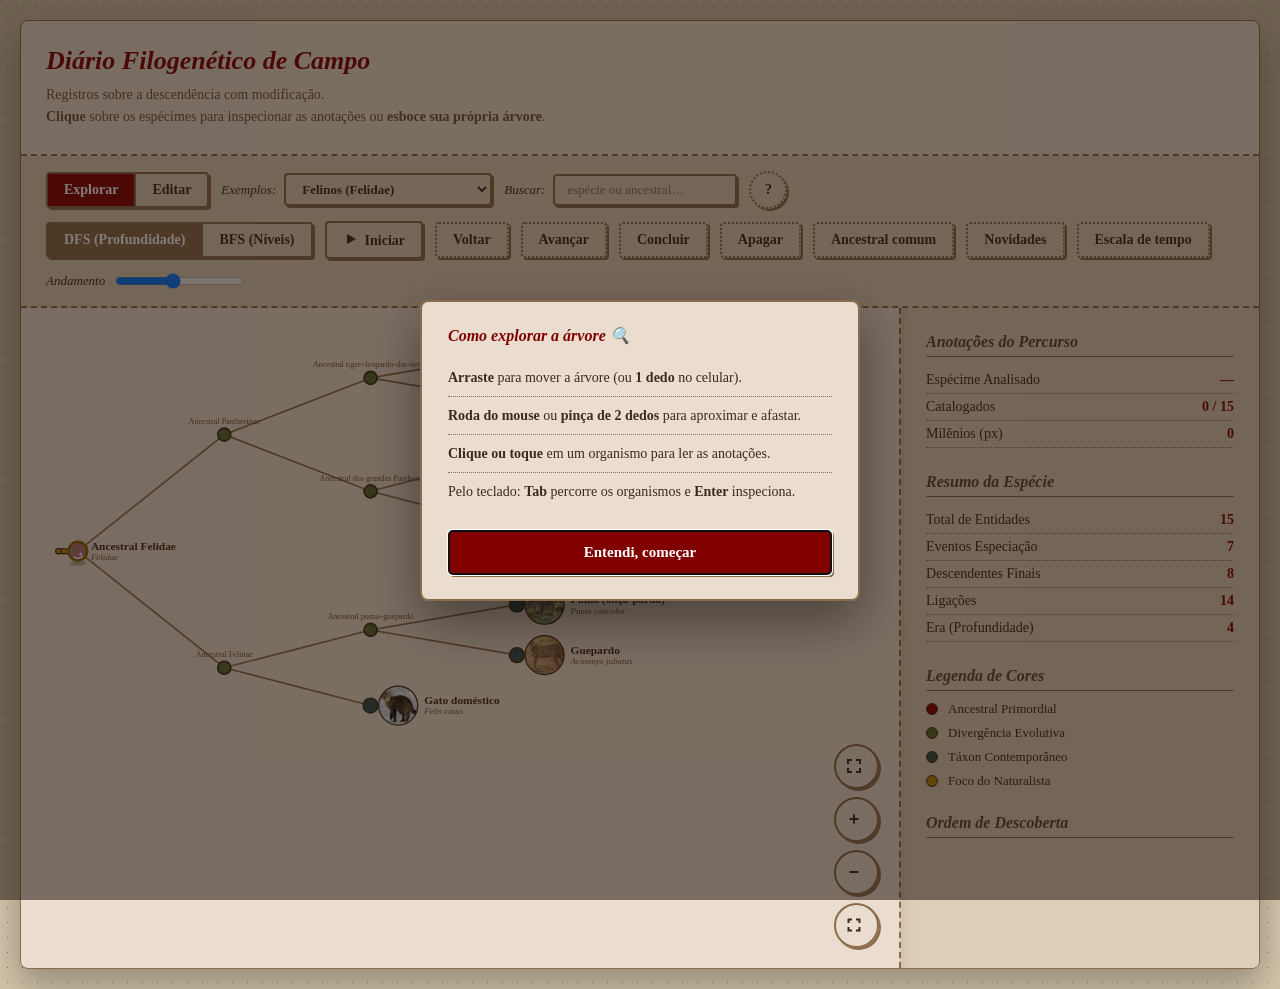
==== commit 553ff9a6: "fix: Corrigindo Labels" ====
--- a/index.html
+++ b/index.html
@@ -34,7 +34,7 @@
       <button data-mode="edit">Editar</button>
     </div>
 
-    <label class="lbl">Coleção
+    <label class="lbl">Exemplos:
       <select id="collectionSel">
         <option value="__felidae">Felinos (Felidae)</option>
         <option value="exemplos/1_primatas_evolucao_humana.json">Primatas (evolução humana)</option>
@@ -48,7 +48,7 @@
       </select>
     </label>
 
-    <label class="lbl">Buscar
+    <label class="lbl">Buscar:
       <span class="search-wrap">
         <input type="text" id="searchInput" placeholder="espécie ou ancestral…" autocomplete="off">
         <div id="searchSuggest"></div>
